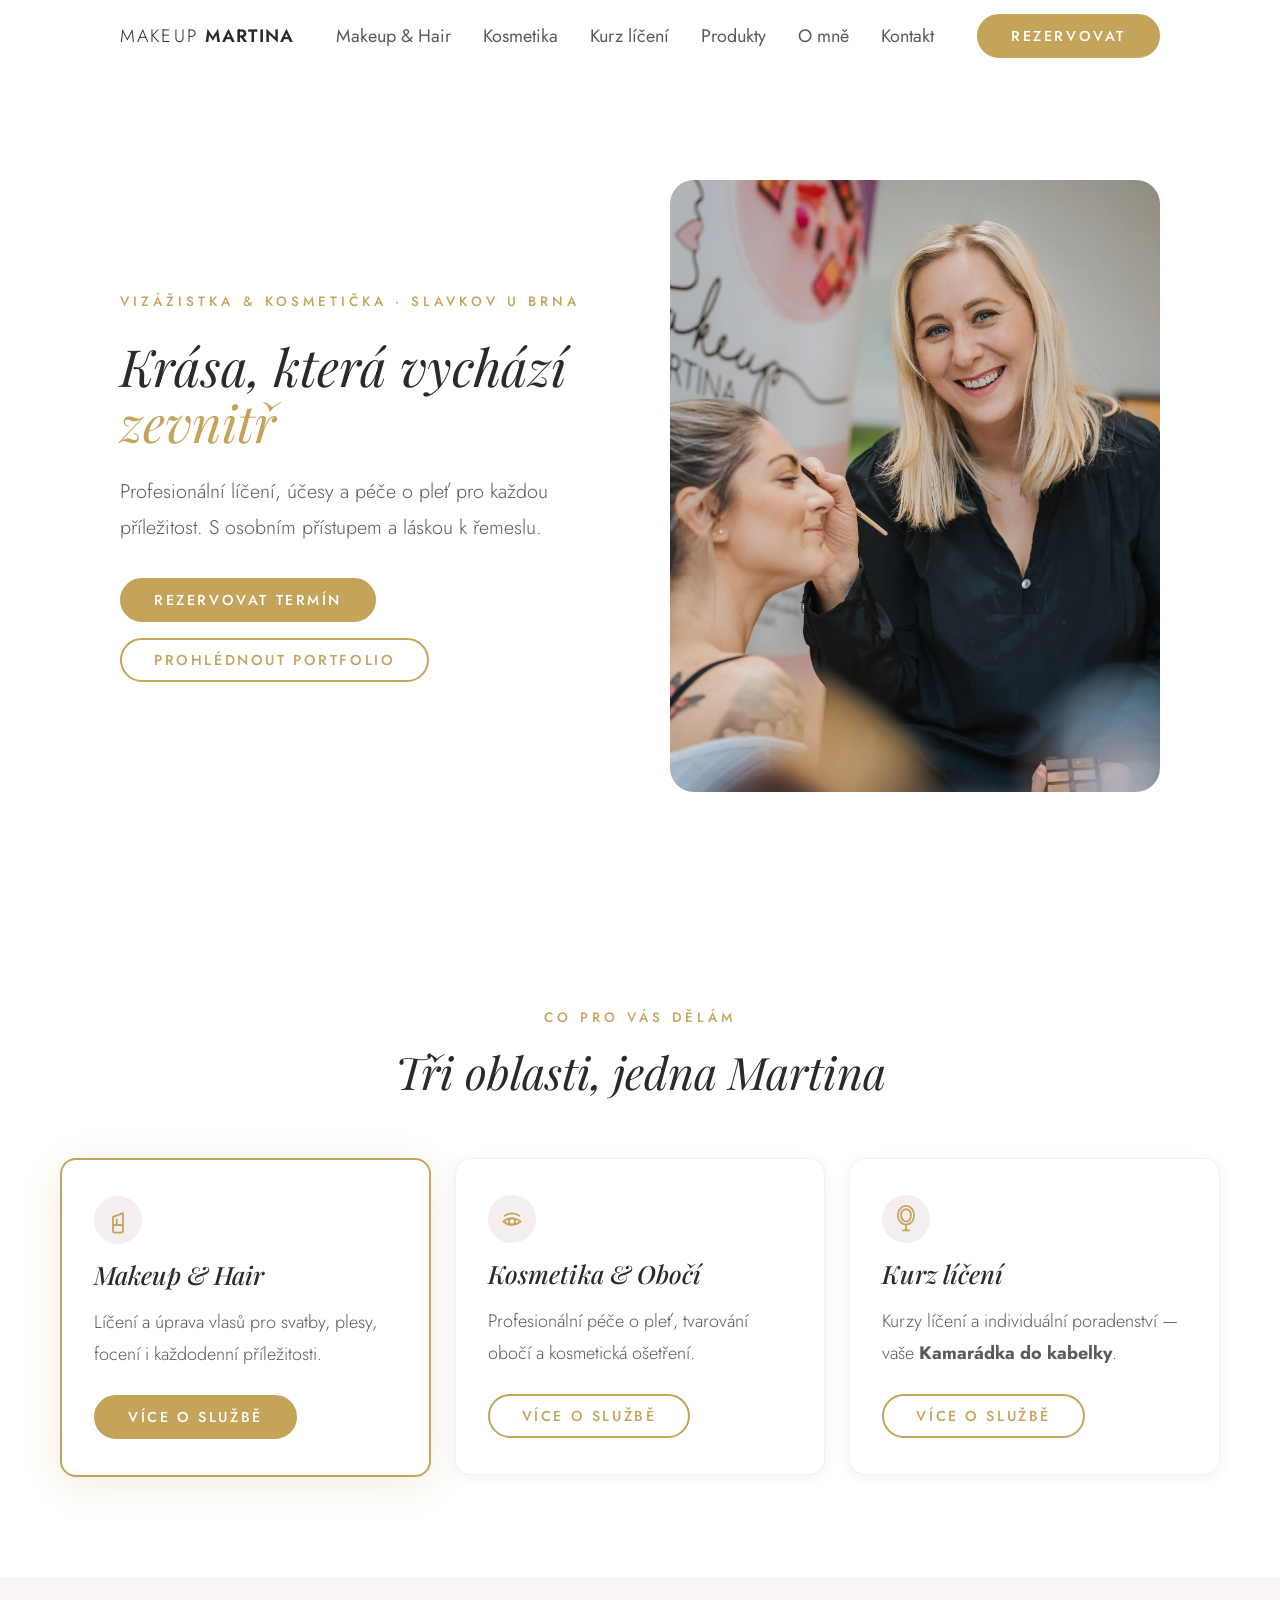
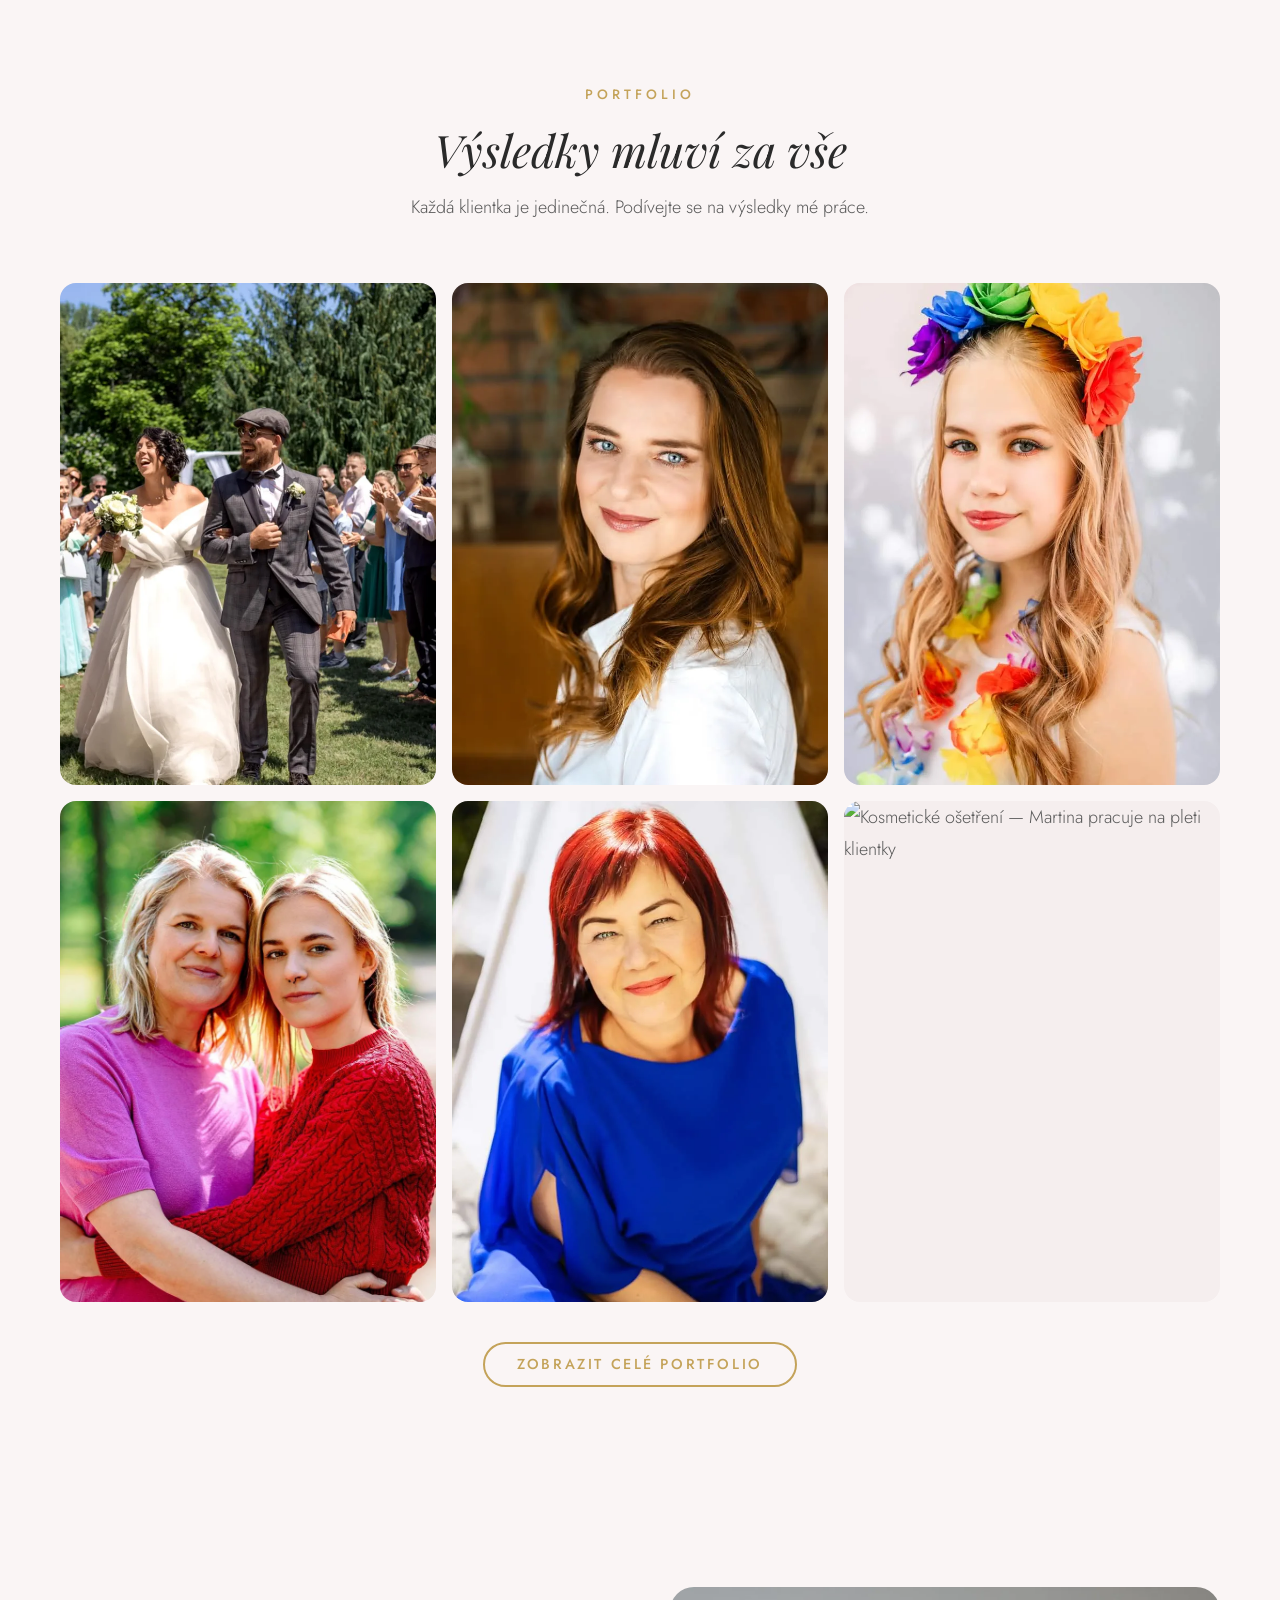
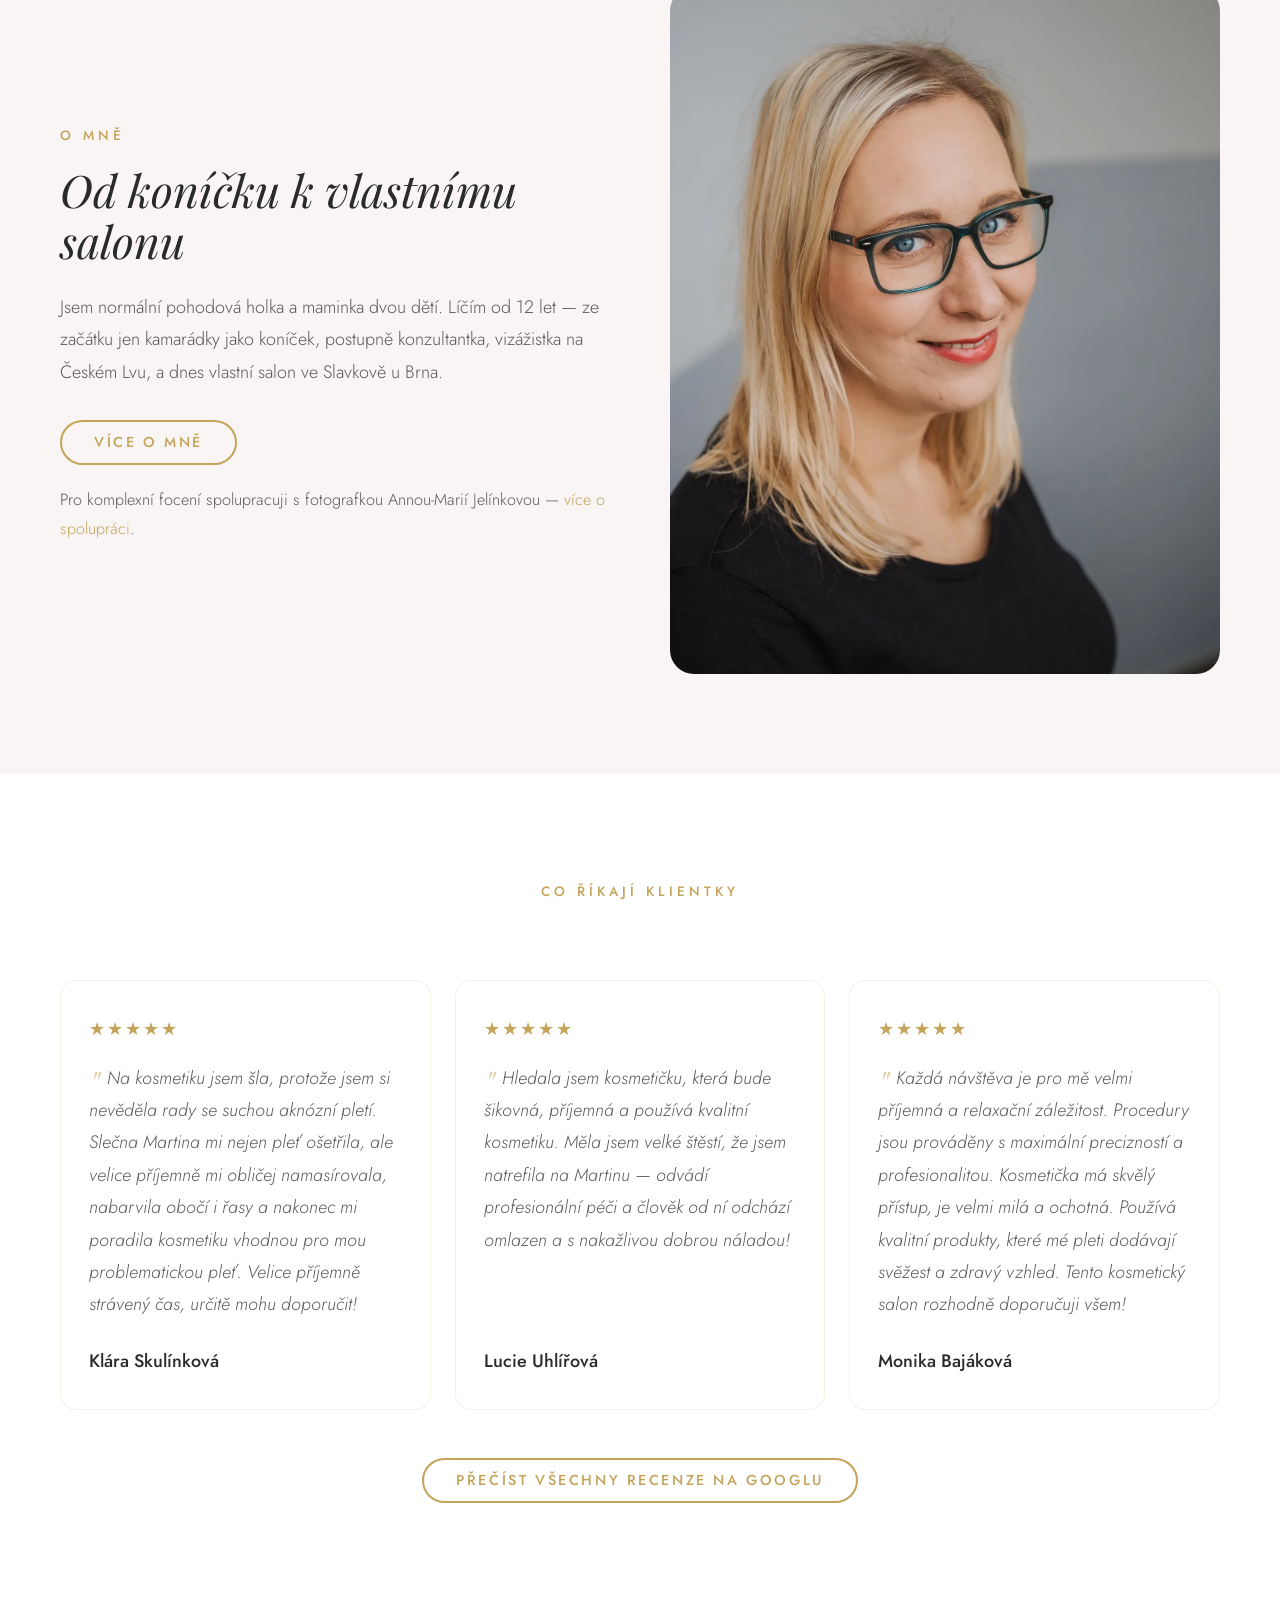
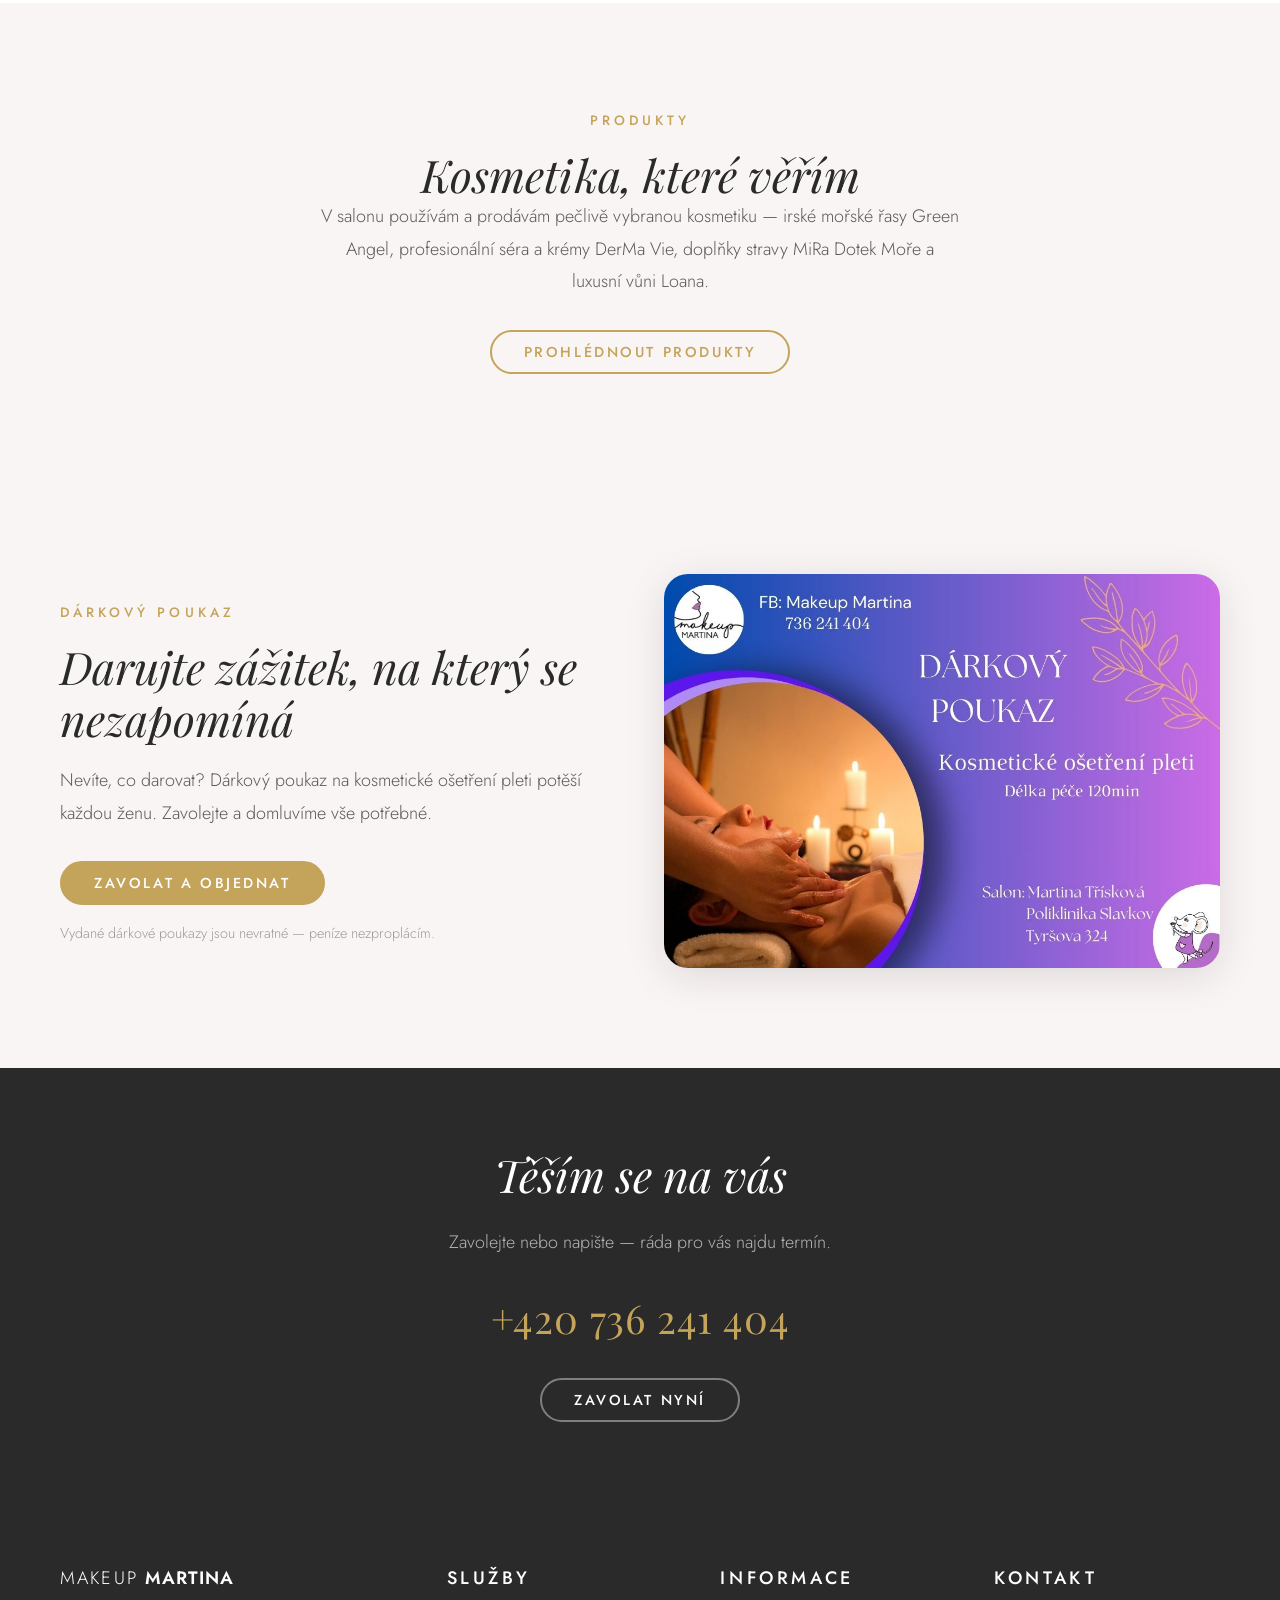
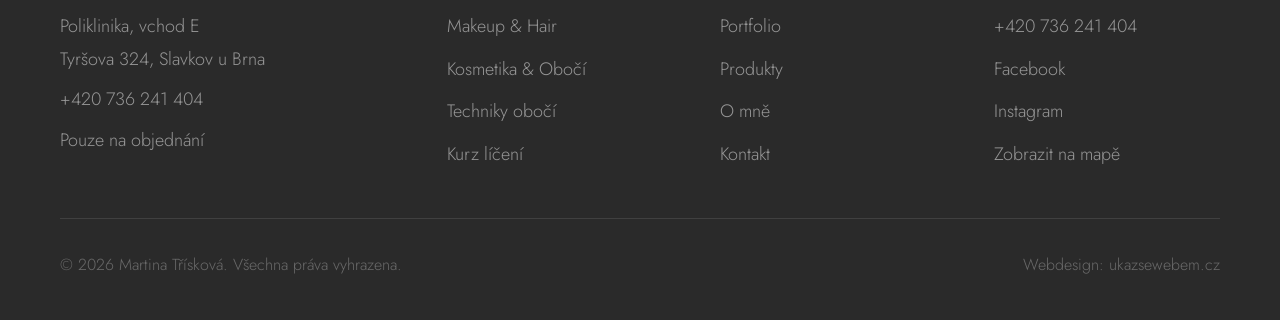
==== index.html @ 0cc5403e "Přidány nové fotky, SEO, clean URLs a pre-launch příprava - og-image.jpg (1200×630) + favicon.png - " ====
<!DOCTYPE html>
<html lang="cs">
<head>
  <meta charset="UTF-8">
  <meta name="author" content="Martina Třísková">
  <meta name="viewport" content="width=device-width, initial-scale=1.0">
  <meta name="description" content="Profesionální líčení, účesy a kosmetická péče. Svatby, plesy, focení. Martina Třísková, Slavkov u Brna.">
  <!-- Open Graph -->
  <meta property="og:type"         content="website">
  <meta property="og:locale"       content="cs_CZ">
  <meta property="og:site_name"    content="Makeup Martina">
  <meta property="og:title"        content="Makeup Martina | Vizážistka &amp; Kosmetička Slavkov u Brna">
  <meta property="og:description"  content="Profesionální líčení, účesy a kosmetická péče. Svatby, plesy, focení. Martina Třísková, Slavkov u Brna.">
  <meta property="og:url"          content="https://makeupmartina.cz/">
  <meta property="og:image"        content="https://makeupmartina.cz/assets/img/og-image.jpg">
  <meta property="og:image:width"  content="1200">
  <meta property="og:image:height" content="630">
  <meta property="og:image:alt"    content="Makeup Martina — vizážistka Slavkov u Brna">
  <!-- Twitter Card -->
  <meta name="twitter:card"        content="summary_large_image">
  <meta name="twitter:title"       content="Makeup Martina | Vizážistka &amp; Kosmetička Slavkov u Brna">
  <meta name="twitter:description" content="Profesionální líčení, účesy a kosmetická péče. Svatby, plesy, focení. Martina Třísková, Slavkov u Brna.">
  <meta name="twitter:image"       content="https://makeupmartina.cz/assets/img/og-image.jpg">
  <title>Makeup Martina | Vizážistka &amp; Kosmetička Slavkov u Brna</title>
  <link rel="icon" href="assets/img/favicon.png" type="image/png">
  <link rel="preconnect" href="https://fonts.googleapis.com">
  <link rel="preconnect" href="https://fonts.gstatic.com" crossorigin>
  <link href="https://fonts.googleapis.com/css2?family=Playfair+Display:ital,wght@0,400;0,500;0,700;1,400;1,700&family=Jost:wght@300;400;500&display=swap" rel="stylesheet">
  <link rel="stylesheet" href="css/styles.css">
  <!-- Strukturovaná data -->
  <script type="application/ld+json">
  {
    "@context": "https://schema.org",
    "@type": "BeautySalon",
    "name": "Makeup Martina",
    "description": "Profesionální líčení, účesy a kosmetická péče. Svatby, plesy, focení. Slavkov u Brna.",
    "url": "https://makeupmartina.cz",
    "telephone": "+420736241404",
    "priceRange": "$$",
    "image": "https://makeupmartina.cz/assets/img/og-image.jpg",
    "address": {
      "@type": "PostalAddress",
      "streetAddress": "Tyršova 324",
      "addressLocality": "Slavkov u Brna",
      "postalCode": "684 01",
      "addressCountry": "CZ"
    },
    "geo": {
      "@type": "GeoCoordinates",
      "latitude": 49.1534,
      "longitude": 16.8768
    },
    "openingHoursSpecification": {
      "@type": "OpeningHoursSpecification",
      "description": "Pouze na objednání"
    },
    "sameAs": ["https://www.facebook.com/martinatriskova.slavkov", "https://www.instagram.com/makeupmartina_slavkov/"]
  }
  </script>
  <link rel="canonical" href="https://makeupmartina.cz/">
</head>
<body>

<nav class="nav" role="navigation" aria-label="Hlavní navigace">
  <div class="nav__inner">
    <a href="index.html" class="nav__logo" aria-label="Makeup Martina — domů">
      <span>MAKEUP&nbsp;</span><span>MARTINA</span>
    </a>
    <ul class="nav__links">
      <li><a href="makeup-hair" class="nav__link">Makeup &amp; Hair</a></li>
      <li><a href="kosmetika" class="nav__link">Kosmetika</a></li>
      <li><a href="kurz-liceni" class="nav__link">Kurz líčení</a></li>
      <li><a href="produkty" class="nav__link">Produkty</a></li>
      <li><a href="o-mne" class="nav__link">O mně</a></li>
      <li><a href="kontakt" class="nav__link">Kontakt</a></li>
    </ul>
    <div class="nav__cta">
      <a href="tel:+420736241404" class="btn btn--primary">Rezervovat</a>
    </div>
    <button class="nav__hamburger" aria-label="Otevřít menu" aria-expanded="false" aria-controls="nav-mobile">
      <span></span><span></span><span></span>
    </button>
  </div>
</nav>

<div class="nav__mobile" id="nav-mobile" role="dialog" aria-label="Mobilní navigace">
  <ul>
    <li><a href="makeup-hair" class="nav__link">Makeup &amp; Hair</a></li>
    <li><a href="kosmetika" class="nav__link">Kosmetika</a></li>
    <li><a href="kurz-liceni" class="nav__link">Kurz líčení</a></li>
    <li><a href="produkty" class="nav__link">Produkty</a></li>
    <li><a href="o-mne" class="nav__link">O mně</a></li>
    <li><a href="kontakt" class="nav__link">Kontakt</a></li>
  </ul>
  <div class="nav__cta">
    <a href="tel:+420736241404" class="btn btn--primary">Rezervovat</a>
  </div>
</div>

<main>

  <!-- HERO -->
  <section class="hero" id="hero">
    <div class="hero__inner">
      <div class="hero__content">
        <p class="hero__eyebrow">Vizážistka &amp; Kosmetička · Slavkov u Brna</p>
        <h1 class="hero__title">Krása, která vychází <em>zevnitř</em></h1>
        <p class="hero__perex">
          Profesionální líčení, účesy a péče o pleť pro každou příležitost.
          S osobním přístupem a láskou k řemeslu.
        </p>
        <div class="hero__actions">
          <a href="tel:+420736241404" class="btn btn--primary">Rezervovat termín</a>
          <a href="portfolio" class="btn btn--outline">Prohlédnout portfolio</a>
        </div>
      </div>
      <div class="hero__image">
        <img src="assets/img/martina-hero.webp" alt="Martina Třísková — vizážistka Slavkov u Brna" loading="eager">
      </div>
    </div>
  </section>

  <!-- SLUŽBY -->
  <section class="section section--cream-light" id="sluzby">
    <div class="section__inner">
      <div class="section__header">
        <p class="section-label reveal">Co pro vás dělám</p>
        <h2 class="section__title reveal reveal-delay-1">Tři oblasti, jedna Martina</h2>
      </div>
      <div class="services-grid">

        <!-- Makeup & Hair — featured -->
        <div class="service-card service-card--featured reveal">
          <div class="service-card__icon">
            <svg viewBox="0 0 24 24" fill="none" stroke="currentColor" stroke-width="1.4" stroke-linecap="round" stroke-linejoin="round" aria-hidden="true">
              <!-- rtěnka: tuba, bullet s diagonálním řezem, linie lesku -->
              <rect x="8" y="16" width="8" height="6" rx="1.5"/>
              <path d="M8 16V9.5L16 6.5V16z"/>
              <line x1="11" y1="11.5" x2="11" y2="15.5"/>
            </svg>
          </div>
          <h3 class="service-card__title">Makeup &amp; Hair</h3>
          <p class="service-card__desc">Líčení a úprava vlasů pro svatby, plesy, focení i každodenní příležitosti.</p>
          <div class="service-card__cta">
            <a href="makeup-hair" class="btn btn--primary">Více o službě</a>
          </div>
        </div>

        <!-- Kosmetika & Obočí -->
        <div class="service-card reveal reveal-delay-1">
          <div class="service-card__icon">
            <svg viewBox="0 0 24 24" fill="none" stroke="currentColor" stroke-width="1.5" stroke-linecap="round" stroke-linejoin="round" aria-hidden="true">
              <!-- oko + obočí -->
              <path d="M6 9.5Q12 5.5 18 9.5"/>
              <path d="M5 14Q12 19.5 19 14Q12 8.5 5 14z"/>
              <circle cx="12" cy="14" r="2.5"/>
            </svg>
          </div>
          <h3 class="service-card__title">Kosmetika &amp; Obočí</h3>
          <p class="service-card__desc">Profesionální péče o pleť, tvarování obočí a kosmetická ošetření.</p>
          <div class="service-card__cta">
            <a href="kosmetika" class="btn btn--outline">Více o službě</a>
          </div>
        </div>

        <!-- Kurz líčení -->
        <div class="service-card reveal reveal-delay-2">
          <div class="service-card__icon">
            <svg viewBox="0 0 24 24" fill="none" stroke="currentColor" stroke-width="1.5" stroke-linecap="round" stroke-linejoin="round" aria-hidden="true">
              <!-- ruční zrcátko — rám + sklo + rukojeť -->
              <ellipse cx="12" cy="9" rx="6.5" ry="7.5"/>
              <ellipse cx="12" cy="9" rx="4" ry="5"/>
              <line x1="12" y1="16.5" x2="12" y2="21"/>
              <line x1="9.5" y1="21" x2="14.5" y2="21"/>
            </svg>
          </div>
          <h3 class="service-card__title">Kurz líčení</h3>
          <p class="service-card__desc">Kurzy líčení a individuální poradenství — vaše <strong>Kamarádka do kabelky</strong>.</p>
          <div class="service-card__cta">
            <a href="kurz-liceni" class="btn btn--outline">Více o službě</a>
          </div>
        </div>

      </div>
    </div>
  </section>

  <!-- PORTFOLIO PREVIEW -->
  <section class="section section--cream" id="portfolio">
    <div class="section__inner">
      <div class="section__header">
        <p class="section-label reveal">Portfolio</p>
        <h2 class="section__title reveal reveal-delay-1">Výsledky mluví za vše</h2>
        <p class="section__perex reveal reveal-delay-2">Každá klientka je jedinečná. Podívejte se na výsledky mé práce.</p>
      </div>
      <div class="gallery-placeholder">
        <div class="gallery-placeholder__item reveal">
          <img src="assets/img/portfolio/svadba-oslava.webp" alt="Svatební líčení — nevěsta a ženich s hosty" loading="lazy" style="width:100%;height:100%;object-fit:cover;border-radius:var(--radius-md);display:block;">
        </div>
        <div class="gallery-placeholder__item reveal reveal-delay-1">
          <img src="assets/img/portfolio/vizaz-bruneta.webp" alt="Přirozené líčení — brunetka s modrýma očima" loading="lazy" style="width:100%;height:100%;object-fit:cover;border-radius:var(--radius-md);display:block;">
        </div>
        <div class="gallery-placeholder__item reveal reveal-delay-2">
          <img src="assets/img/portfolio/duhovy-portret.webp" alt="Líčení a účes — dívka s duhovými květinami ve vlasech" loading="lazy" style="width:100%;height:100%;object-fit:cover;border-radius:var(--radius-md);display:block;">
        </div>
        <div class="gallery-placeholder__item reveal">
          <img src="assets/img/portfolio/vizaz-duo.webp" alt="Líčení dvou generací — matka a dcera" loading="lazy" style="width:100%;height:100%;object-fit:cover;border-radius:var(--radius-md);display:block;">
        </div>
        <div class="gallery-placeholder__item reveal reveal-delay-1">
          <img src="assets/img/portfolio/vizaz-ryzovlaska.webp" alt="Elegantní líčení — ryšavka v modrých šatech" loading="lazy" style="width:100%;height:100%;object-fit:cover;border-radius:var(--radius-md);display:block;">
        </div>
        <div class="gallery-placeholder__item reveal reveal-delay-2">
          <img src="assets/img/IMG_3558.webp" alt="Kosmetické ošetření — Martina pracuje na pleti klientky" loading="lazy" style="width:100%;height:100%;object-fit:cover;border-radius:var(--radius-md);display:block;">
        </div>
      </div>
      <div class="text-center mt-40">
        <a href="portfolio" class="btn btn--outline">Zobrazit celé portfolio</a>
      </div>
    </div>
  </section>

  <!-- O MARTINĚ -->
  <section class="section section--cream-dark" id="martina">
    <div class="section__inner">
      <div class="contact-grid" style="align-items:center;">
        <div>
          <p class="section-label reveal">O mně</p>
          <h2 class="section__title reveal reveal-delay-1" style="text-align:left; margin-bottom:24px;">
            Od koníčku k vlastnímu salonu
          </h2>
          <p class="reveal reveal-delay-2" style="font-size:1rem; color:var(--ink-mid); line-height:1.8; margin-bottom:32px;">
            Jsem normální pohodová holka a maminka dvou dětí. Líčím od 12 let —
            ze začátku jen kamarádky jako koníček, postupně konzultantka, vizážistka
            na Českém Lvu, a dnes vlastní salon ve Slavkově u Brna.
          </p>
          <a href="o-mne" class="btn btn--outline reveal reveal-delay-3">Více o mně</a>
          <p class="reveal reveal-delay-3" style="font-size:0.9rem; color:var(--ink-mid); margin-top:20px;">
            Pro komplexní focení spolupracuji s fotografkou Annou-Marií Jelínkovou —
            <a href="makeup-hair#fotografka" style="color:var(--gold);">více o spolupráci</a>.
          </p>
        </div>
        <div class="reveal reveal-delay-1">
          <img src="assets/img/martina-portret.webp" alt="Martina Třísková — vizážistka a kosmetička" loading="lazy" style="width:100%;aspect-ratio:4/5;object-fit:cover;border-radius:var(--radius-lg);display:block;">
        </div>
      </div>
    </div>
  </section>

  <!-- REFERENCE -->
  <section class="section section--cream-light" id="reference">
    <div class="section__inner">
      <div class="section__header">
        <p class="section-label reveal">Co říkají klientky</p>
      </div>
      <div class="reviews-grid">
        <div class="review-card reveal">
          <div class="review-card__stars">★★★★★</div>
          <p class="review-card__text">
            Na kosmetiku jsem šla, protože jsem si nevěděla rady se suchou aknózní pletí.
            Slečna Martina mi nejen pleť ošetřila, ale velice příjemně mi obličej namasírovala,
            nabarvila obočí i řasy a nakonec mi poradila kosmetiku vhodnou pro mou problematickou pleť.
            Velice příjemně strávený čas, určitě mohu doporučit!
          </p>
          <p class="review-card__author">Klára Skulínková</p>
        </div>
        <div class="review-card reveal reveal-delay-1">
          <div class="review-card__stars">★★★★★</div>
          <p class="review-card__text">
            Hledala jsem kosmetičku, která bude šikovná, příjemná a používá kvalitní kosmetiku.
            Měla jsem velké štěstí, že jsem natrefila na Martinu — odvádí profesionální péči
            a člověk od ní odchází omlazen a s nakažlivou dobrou náladou!
          </p>
          <p class="review-card__author">Lucie Uhlířová</p>
        </div>
        <div class="review-card reveal reveal-delay-2">
          <div class="review-card__stars">★★★★★</div>
          <p class="review-card__text">
            Každá návštěva je pro mě velmi příjemná a relaxační záležitost. Procedury jsou prováděny
            s maximální precizností a profesionalitou. Kosmetička má skvělý přístup, je velmi milá
            a ochotná. Používá kvalitní produkty, které mé pleti dodávají svěžest a zdravý vzhled.
            Tento kosmetický salon rozhodně doporučuji všem!
          </p>
          <p class="review-card__author">Monika Bajáková</p>
        </div>
      </div>
      <div class="reveal" style="margin-top:48px; text-align:center;">
        <a href="https://maps.app.goo.gl/oFgY2GvgbSMM2m4w6" target="_blank" rel="noopener" class="btn btn--outline">
          Přečíst všechny recenze na Googlu
        </a>
      </div>
    </div>
  </section>

  <!-- PRODUKTY TEASER -->
  <section class="section section--cream-dark" id="produkty-teaser">
    <div class="section__inner" style="text-align:center; max-width:640px; margin:0 auto;">
      <p class="section-label reveal">Produkty</p>
      <h2 class="section__title reveal reveal-delay-1">Kosmetika, které věřím</h2>
      <p class="reveal reveal-delay-2" style="font-size:1rem; color:var(--ink-mid); line-height:1.8; margin-bottom:32px;">
        V salonu používám a prodávám pečlivě vybranou kosmetiku — irské mořské řasy Green Angel,
        profesionální séra a krémy DerMa Vie, doplňky stravy MiRa Dotek Moře a luxusní vůni Loana.
      </p>
      <a href="produkty" class="btn btn--outline reveal reveal-delay-3">Prohlédnout produkty</a>
    </div>
  </section>

  <!-- DÁRKOVÝ POUKAZ -->
  <section class="section section--cream" id="darkovy-poukaz">
    <div class="section__inner">
      <div class="contact-grid" style="align-items:center; gap:48px;">
        <div>
          <p class="section-label reveal">Dárkový poukaz</p>
          <h2 class="section__title reveal reveal-delay-1" style="text-align:left; margin-bottom:20px;">
            Darujte zážitek, na který se nezapomíná
          </h2>
          <p class="reveal reveal-delay-2" style="font-size:1rem; color:var(--ink-mid); line-height:1.8; margin-bottom:32px;">
            Nevíte, co darovat? Dárkový poukaz na kosmetické ošetření pleti
            potěší každou ženu. Zavolejte a domluvíme vše potřebné.
          </p>
          <a href="tel:+420736241404" class="btn btn--primary reveal reveal-delay-3">Zavolat a objednat</a>
          <p class="reveal reveal-delay-3" style="font-size:0.8rem; color:var(--ink-soft); margin-top:16px;">Vydané dárkové poukazy jsou nevratné — peníze nezproplácím.</p>
        </div>
        <div class="reveal reveal-delay-1">
          <img src="assets/img/darkovy/1.jpg" alt="Dárkový poukaz — kosmetické ošetření pleti 120 min" loading="lazy"
               style="width:100%; border-radius:var(--radius-lg); display:block; box-shadow:0 8px 40px rgba(26,20,16,.12);">
        </div>
      </div>
    </div>
  </section>

  <!-- CTA -->
  <section class="cta-section" id="cta">
    <div class="cta-section__inner">
      <h2 class="cta-section__title">Těším se na vás</h2>
      <p class="cta-section__text">Zavolejte nebo napište — ráda pro vás najdu termín.</p>
      <a href="tel:+420736241404" class="cta-phone">+420 736 241 404</a>
      <a href="tel:+420736241404" class="btn btn--outline-light">Zavolat nyní</a>
    </div>
  </section>

</main>

<footer class="footer" role="contentinfo">
  <div class="footer__inner">
    <div class="footer__brand">
      <div class="footer__logo"><span>MAKEUP&nbsp;</span><span>MARTINA</span></div>
      <address class="footer__address" style="font-style:normal;">
        <p>Poliklinika, vchod E</p>
        <p>Tyršova 324, Slavkov u Brna</p>
        <p style="margin-top:8px;"><a href="tel:+420736241404">+420 736 241 404</a></p>
        <p style="margin-top:8px;">Pouze na objednání</p>
      </address>
    </div>
    <div class="footer__nav">
      <p class="footer__nav-title">Služby</p>
      <nav class="footer__nav-links" aria-label="Patička navigace — Služby">
        <a href="makeup-hair">Makeup &amp; Hair</a>
        <a href="kosmetika">Kosmetika &amp; Obočí</a>
        <a href="oboci">Techniky obočí</a>
        <a href="kurz-liceni">Kurz líčení</a>
      </nav>
    </div>
    <div class="footer__nav">
      <p class="footer__nav-title">Informace</p>
      <nav class="footer__nav-links" aria-label="Patička navigace — Informace">
        <a href="portfolio">Portfolio</a>
        <a href="produkty">Produkty</a>
        <a href="o-mne">O mně</a>
        <a href="kontakt">Kontakt</a>
      </nav>
    </div>
    <div class="footer__contact">
      <p class="footer__contact-title">Kontakt</p>
      <div class="footer__contact-links">
        <a href="tel:+420736241404">+420 736 241 404</a>
        <a href="https://www.facebook.com/martinatriskova.slavkov" target="_blank" rel="noopener noreferrer">Facebook</a>
        <a href="https://www.instagram.com/makeupmartina_slavkov/" target="_blank" rel="noopener noreferrer">Instagram</a>
        <a href="https://maps.app.goo.gl/oFgY2GvgbSMM2m4w6" target="_blank" rel="noopener noreferrer">Zobrazit na mapě</a>
      </div>
    </div>
  </div>
  <div class="footer__bottom">
    <p class="footer__copy">© 2026 Martina Třísková. Všechna práva vyhrazena.</p>
    <span style="color:rgba(255,255,255,.3);">Webdesign: <a href="https://ukazsewebem.cz" target="_blank" rel="noopener noreferrer">ukazsewebem.cz</a></span>
  </div>
</footer>

<script src="js/main.js"></script>
</body>
</html>
---- css/styles.css ----
/* ============================================================
   Makeup Martina — styles.css
   Styl: teplý luxusní minimalizmus
   ============================================================ */

@import url('https://fonts.googleapis.com/css2?family=Playfair+Display:ital,wght@0,400;0,500;0,700;1,400;1,700&family=Jost:wght@300;400;500&display=swap');


/* ============================================================
   1. Reset & base
   ============================================================ */

*, *::before, *::after {
  box-sizing: border-box;
  margin: 0;
  padding: 0;
}

html {
  scroll-behavior: smooth;
  -webkit-text-size-adjust: 100%;
  font-size: 112.5%; /* 18px base */
}

body {
  font-family: var(--font-sans);
  font-size: 1rem;
  font-weight: 300;
  line-height: 1.8;
  color: var(--ink-mid);
  background-color: var(--pink-bg);
  -webkit-font-smoothing: antialiased;
  -moz-osx-font-smoothing: grayscale;
}

img {
  display: block;
  max-width: 100%;
  height: auto;
}

a {
  color: inherit;
  text-decoration: none;
}

ul {
  list-style: none;
}

button {
  cursor: pointer;
  font-family: inherit;
  border: none;
  background: none;
}

h1, h2, h3, h4 {
  font-family: var(--font-serif);
  font-style: italic;
  font-weight: 400;
  line-height: 1.2;
  color: var(--ink);
}


/* ============================================================
   2. CSS proměnné (:root)
   ============================================================ */

:root {
  /* Pozadí */
  --pink-bg:     #faf5f5;   /* hlavní pozadí stránek — pudrová růžová */
  --white:       #ffffff;   /* karty, nav, hero, sekce jako kontrast */
  --pink-pale:   #f5eeee;   /* jemné detaily, ikonky, placeholder */

  /* Aliasy (interní) */
  --off-white:   #faf5f5;   /* = pink-bg */
  --light-gray:  #f5eeee;   /* = pink-pale */

  /* Pudrová — bordery a dekorativní prvky */
  --pink:        #e8d5d5;
  --pink-dark:   #d4b8b8;

  /* Zlatá — CTA, ceny, ikonky, eyebrow */
  --gold:        #c4a35a;
  --gold-dark:   #a8863d;
  --gold-pale:   #f5ecd8;

  /* Text */
  --ink:         #2a2a2a;
  --ink-mid:     #5a5a5a;
  --ink-soft:    #9a9a9a;

  /* Bordery */
  --border:      rgba(196, 163, 90, .15);
  --border-pink: rgba(212, 184, 184, .30);

  /* Fonty */
  --font-serif:  'Playfair Display', Georgia, serif;
  --font-sans:   'Jost', sans-serif;

  /* Border-radius */
  --radius-sm:   8px;
  --radius-md:   16px;
  --radius-lg:   24px;
  --radius-full: 999px;

  /* Spacing */
  --max-width:   1160px;
  --section-py:  100px;
  --section-px:  60px;
  --nav-height:  72px;
}


/* ============================================================
   3. Navigace
   ============================================================ */

.nav {
  position: fixed;
  top: 0;
  left: 0;
  right: 0;
  z-index: 1000;
  height: var(--nav-height);
  background: var(--white);
  display: flex;
  align-items: center;
  transition: background .3s, border-color .3s, box-shadow .3s;
}

.nav.scrolled {
  background: rgba(255, 255, 255, .95);
  backdrop-filter: blur(12px);
  -webkit-backdrop-filter: blur(12px);
  border-bottom: 1px solid var(--border);
  box-shadow: 0 2px 20px rgba(26, 20, 16, .06);
}

.nav__inner {
  max-width: var(--max-width);
  width: 100%;
  margin: 0 auto;
  padding: 0 var(--section-px);
  display: flex;
  align-items: center;
  justify-content: space-between;
  gap: 32px;
}

/* Logo */
.nav__logo {
  font-family: var(--font-sans);
  font-size: 1rem;
  letter-spacing: .02em;
  color: var(--ink);
  white-space: nowrap;
  flex-shrink: 0;
}

.nav__logo span:first-child {
  font-weight: 300;
  letter-spacing: .12em;
}

.nav__logo span:last-child {
  font-weight: 600;
  letter-spacing: .05em;
}

/* Linky */
.nav__links {
  display: flex;
  align-items: center;
  gap: 32px;
  flex: 1;
  justify-content: center;
}

.nav__link {
  font-family: var(--font-sans);
  font-size: 1rem;
  font-weight: 400;
  color: var(--ink-mid);
  transition: color .25s;
  white-space: nowrap;
}

.nav__link:hover,
.nav__link--active {
  color: var(--gold);
}

/* CTA */
.nav__cta {
  flex-shrink: 0;
}

/* Hamburger */
.nav__hamburger {
  display: none;
  flex-direction: column;
  gap: 5px;
  padding: 8px;
  cursor: pointer;
}

.nav__hamburger span {
  display: block;
  width: 22px;
  height: 1.5px;
  background: var(--ink);
  transition: transform .3s, opacity .3s;
}

.nav__hamburger.is-open span:nth-child(1) {
  transform: translateY(6.5px) rotate(45deg);
}

.nav__hamburger.is-open span:nth-child(2) {
  opacity: 0;
}

.nav__hamburger.is-open span:nth-child(3) {
  transform: translateY(-6.5px) rotate(-45deg);
}

/* Mobilní menu overlay */
.nav__mobile {
  display: flex;
  position: fixed;
  top: var(--nav-height);
  left: 0;
  right: 0;
  bottom: 0;
  background: var(--white);
  flex-direction: column;
  align-items: center;
  justify-content: center;
  gap: 48px;
  z-index: 999;
  /* Výchozí stav — skryto */
  opacity: 0;
  visibility: hidden;
  transform: translateY(-16px);
  transition: opacity .35s ease, transform .35s ease, visibility 0s linear .35s;
  pointer-events: none;
}

.nav__mobile.is-open {
  opacity: 1;
  visibility: visible;
  transform: translateY(0);
  transition: opacity .35s ease, transform .35s ease, visibility 0s linear 0s;
  pointer-events: auto;
}

/* Seznam linků */
.nav__mobile ul {
  list-style: none;
  padding: 0;
  margin: 0;
  display: flex;
  flex-direction: column;
  align-items: center;
  text-align: center;
  gap: 0;
}

/* Stagger — každý link se vynoří po sobě */
.nav__mobile.is-open ul li {
  animation: menuLinkIn .45s cubic-bezier(.25,.46,.45,.94) both;
}

.nav__mobile.is-open ul li:nth-child(1) { animation-delay: .10s; }
.nav__mobile.is-open ul li:nth-child(2) { animation-delay: .18s; }
.nav__mobile.is-open ul li:nth-child(3) { animation-delay: .26s; }
.nav__mobile.is-open ul li:nth-child(4) { animation-delay: .34s; }
.nav__mobile.is-open ul li:nth-child(5) { animation-delay: .42s; }
.nav__mobile.is-open ul li:nth-child(6) { animation-delay: .50s; }

@keyframes menuLinkIn {
  from { opacity: 0; transform: translateY(10px); }
  to   { opacity: 1; transform: translateY(0); }
}

.nav__mobile .nav__link {
  font-size: 1.25rem;
  letter-spacing: .03em;
  color: var(--ink);
  display: block;
  padding: 14px 40px;
  transition: color .25s;
}

.nav__mobile .nav__link:hover,
.nav__mobile .nav__link--active {
  color: var(--gold);
}

/* CTA tlačítko — odděleno jemnou zlatou čárou */
.nav__mobile .nav__cta {
  padding-top: 24px;
  border-top: 1px solid var(--border);
  text-align: center;
}

.nav__mobile.is-open .nav__cta {
  animation: menuLinkIn .45s ease .58s both;
}


/* ============================================================
   4. Hero — homepage
   ============================================================ */

.hero {
  min-height: 100svh;
  padding-top: var(--nav-height);
  background-color: var(--white);
  display: flex;
  align-items: center;
  overflow: hidden;
}

.hero__inner {
  max-width: var(--max-width);
  width: 100%;
  margin: 0 auto;
  padding: 80px var(--section-px);
  display: grid;
  grid-template-columns: 1fr 1fr;
  gap: 60px;
  align-items: center;
}

.hero__content {
  display: flex;
  flex-direction: column;
  gap: 24px;
}

.hero__eyebrow {
  font-family: var(--font-sans);
  font-size: 0.75rem;
  font-weight: 500;
  letter-spacing: .3em;
  text-transform: uppercase;
  color: var(--gold);
}

.hero__title {
  font-family: var(--font-serif);
  font-size: clamp(2.4rem, 4vw, 4rem);
  font-weight: 400;
  line-height: 1.1;
  color: var(--ink);
}

.hero__title em {
  font-style: italic;
  color: var(--gold);
}

.hero__perex {
  font-size: 1.1rem;
  font-weight: 300;
  color: var(--ink-mid);
  line-height: 1.8;
  max-width: 480px;
}

.hero__actions {
  display: flex;
  gap: 16px;
  flex-wrap: wrap;
  margin-top: 8px;
}

.hero__image {
  position: relative;
}

.hero__image img {
  width: 100%;
  aspect-ratio: 4/5;
  object-fit: cover;
  border-radius: var(--radius-lg);
}

.hero__image-placeholder {
  width: 100%;
  aspect-ratio: 4/5;
  background: var(--light-gray);
  border-radius: var(--radius-lg);
}


/* ============================================================
   5. Hero — vnitřní stránky (.hero--inner)
   ============================================================ */

.hero--inner {
  min-height: 50vh;
  padding-top: calc(var(--nav-height) + 40px);
  padding-bottom: 60px;
}

.hero--inner .hero__inner {
  grid-template-columns: 1fr;
  max-width: 760px;
  text-align: center;
  padding-top: 40px;
  padding-bottom: 40px;
}

.hero--inner .hero__title {
  font-size: clamp(2.4rem, 4.5vw, 4.2rem);
}

.hero--inner .hero__perex {
  margin: 0 auto;
}

.hero--inner .hero__actions {
  justify-content: center;
}

/* Hero s fotografií — 2sloupce (makeup-hair, kosmetika, kurz-liceni) */
.hero--inner--photo .hero__inner {
  grid-template-columns: 1fr 1fr;
  max-width: var(--max-width);
  text-align: left;
  gap: 60px;
}

.hero--inner--photo .hero__perex {
  margin: 0;
}

.hero--inner--photo .hero__actions {
  justify-content: flex-start;
}


/* ============================================================
   6. Sekce utilities (section-label, nadpisy, spacing)
   ============================================================ */

.section {
  padding: var(--section-py) var(--section-px);
}

/* Základní varianty pozadí */
.section--white       { background: var(--white); }
.section--off-white   { background: var(--off-white); }
.section--light-gray  { background: var(--light-gray); }
.section--pink-pale   { background: var(--pink-pale); }

/* Aliasy — odpovídají střídání sekcí per DESIGN.md */
.section--cream       { background: var(--pink-bg); }
.section--cream-light { background: var(--white); }
.section--cream-dark  { background: var(--pink-bg); }

.section__inner {
  max-width: var(--max-width);
  margin: 0 auto;
}

.section__header {
  text-align: center;
  margin-bottom: 60px;
}

.section-label {
  display: inline-block;
  font-family: var(--font-sans);
  font-size: 0.75rem;
  font-weight: 500;
  letter-spacing: .3em;
  text-transform: uppercase;
  color: var(--gold);
  margin-bottom: 16px;
}

.section__title {
  font-family: var(--font-serif);
  font-size: clamp(2rem, 3.5vw, 3.4rem);
  font-weight: 400;
  color: var(--ink);
  line-height: 1.15;
}

.section__perex {
  margin-top: 16px;
  font-size: 1rem;
  color: var(--ink-mid);
  max-width: 560px;
  margin-left: auto;
  margin-right: auto;
  line-height: 1.8;
}


/* ============================================================
   7. Karty služeb
   ============================================================ */

.services-grid {
  display: grid;
  grid-template-columns: repeat(3, 1fr);
  gap: 24px;
  align-items: start;
}

.service-card {
  background: var(--white);
  border: 1px solid var(--border);
  border-radius: var(--radius-md);
  padding: 36px 32px;
  box-shadow: 0 2px 16px rgba(26, 20, 16, .06);
  display: flex;
  flex-direction: column;
  gap: 16px;
}


.service-card--featured {
  background: var(--white);
  border: 2px solid var(--gold);
  box-shadow: 0 8px 40px rgba(196, 163, 90, .2);
  position: relative;
}

.service-card__icon {
  width: 48px;
  height: 48px;
  border-radius: 50%;
  background: var(--pink-pale);
  display: flex;
  align-items: center;
  justify-content: center;
  flex-shrink: 0;
}

.service-card__icon svg {
  width: 30px;
  height: 30px;
  stroke: var(--gold);
  stroke-width: 1.4;
  fill: none;
  stroke-linecap: round;
  stroke-linejoin: round;
}

.service-card__title {
  font-family: var(--font-serif);
  font-size: 1.4rem;
  font-weight: 500;
  color: var(--ink);
}

.service-card__desc {
  font-size: 1rem;
  color: var(--ink-mid);
  line-height: 1.8;
}

.service-card__price {
  font-family: var(--font-serif);
  font-size: 2.2rem;
  font-weight: 400;
  color: var(--gold);
  line-height: 1;
}

.service-card__checklist {
  display: flex;
  flex-direction: column;
  gap: 10px;
  margin-top: 4px;
}

.service-card__checklist li {
  font-size: 1rem;
  color: var(--ink-mid);
  display: flex;
  align-items: flex-start;
  gap: 10px;
}

.service-card__checklist li::before {
  content: '';
  display: inline-block;
  width: 16px;
  height: 16px;
  background-image: url("data:image/svg+xml,%3Csvg xmlns='http://www.w3.org/2000/svg' viewBox='0 0 16 16' fill='none' stroke='%23c4a35a' stroke-width='2' stroke-linecap='round' stroke-linejoin='round'%3E%3Cpath d='M3 8l3.5 3.5L13 4'/%3E%3C/svg%3E");
  background-repeat: no-repeat;
  background-size: contain;
  flex-shrink: 0;
  margin-top: 3px;
}

.service-card__cta {
  margin-top: auto;
  padding-top: 8px;
}


/* ============================================================
   8. Ceník karty (s .price-card--featured)
   ============================================================ */

/* Pomocná varianta pro 2-sloupcový grid (4 karty v 2×2 layoutu) */
.services-grid--2 {
  grid-template-columns: repeat(2, 1fr);
}

@media (max-width: 640px) {
  .services-grid--2 {
    grid-template-columns: 1fr;
  }
}



.pricing-grid {
  display: grid;
  grid-template-columns: repeat(auto-fit, minmax(260px, 1fr));
  gap: 24px;
  align-items: start;
}

.pricing-grid--2 {
  grid-template-columns: repeat(2, 1fr);
}

.pricing-grid--4 {
  grid-template-columns: repeat(4, 1fr);
}

.price-card {
  background: var(--white);
  border: 1px solid var(--border);
  border-radius: var(--radius-md);
  padding: 36px 28px;
  box-shadow: 0 2px 16px rgba(26, 20, 16, .06);
  display: flex;
  flex-direction: column;
  gap: 16px;
  position: relative;
}


.price-card--featured {
  background: var(--white);
  border: 2px solid var(--gold);
  box-shadow: 0 8px 40px rgba(196, 163, 90, .2);
  transform: scale(1.02);
  z-index: 1;
}


.price-card__badge {
  position: absolute;
  top: -14px;
  left: 50%;
  transform: translateX(-50%);
  background: var(--gold);
  color: var(--white);
  font-family: var(--font-sans);
  font-size: 0.8rem;
  font-weight: 500;
  letter-spacing: .18em;
  text-transform: uppercase;
  padding: 5px 16px;
  border-radius: var(--radius-full);
  white-space: nowrap;
}

.price-card__title {
  font-family: var(--font-serif);
  font-size: 1.3rem;
  font-weight: 500;
  color: var(--ink);
}

.price-card__duration {
  font-size: 1rem;
  color: var(--ink-mid);
  margin-top: -8px;
}

.price-card__price {
  font-family: var(--font-serif);
  font-size: 2.6rem;
  font-weight: 400;
  color: var(--gold);
  line-height: 1;
}

.price-card__price-note {
  font-size: 1rem;
  color: var(--ink-mid);
  margin-top: -8px;
}

.price-card__desc {
  font-size: 1rem;
  color: var(--ink-mid);
  line-height: 1.7;
}

.price-card__features {
  display: flex;
  flex-direction: column;
  gap: 10px;
  flex: 1;
}

.price-card__features li {
  font-size: 1rem;
  color: var(--ink-mid);
  display: flex;
  align-items: flex-start;
  gap: 10px;
}

.price-card__features li::before {
  content: '';
  display: inline-block;
  width: 16px;
  height: 16px;
  background-image: url("data:image/svg+xml,%3Csvg xmlns='http://www.w3.org/2000/svg' viewBox='0 0 16 16' fill='none' stroke='%23c4a35a' stroke-width='2' stroke-linecap='round' stroke-linejoin='round'%3E%3Cpath d='M3 8l3.5 3.5L13 4'/%3E%3C/svg%3E");
  background-repeat: no-repeat;
  background-size: contain;
  flex-shrink: 0;
  margin-top: 3px;
}

.price-card__cta {
  margin-top: 8px;
}

/* Tabulkový ceník (jednodušší seznam) */
.price-list {
  display: flex;
  flex-direction: column;
  gap: 0;
  border: 1px solid var(--border);
  border-radius: var(--radius-md);
  overflow: hidden;
  background: var(--white);
  box-shadow: 0 4px 32px rgba(26, 20, 16, .08);
}

.price-list__item {
  display: flex;
  justify-content: space-between;
  align-items: center;
  padding: 20px 28px;
  border-bottom: 1px solid var(--border);
  gap: 20px;
}

.price-list__item:last-child {
  border-bottom: none;
}

.price-list__item--with-desc {
  flex-direction: column;
  align-items: stretch;
  gap: 8px;
}

.price-list__item--with-desc .price-list__header {
  display: flex;
  justify-content: space-between;
  align-items: center;
  gap: 20px;
}

.price-list__desc {
  font-size: 0.82rem;
  color: var(--ink-mid);
  line-height: 1.7;
}


.price-list__name {
  font-size: 1rem;
  color: var(--ink);
}

.price-list__price {
  font-family: var(--font-serif);
  font-size: 1.1rem;
  color: var(--gold);
  white-space: nowrap;
  flex-shrink: 0;
}

.price-note {
  font-size: 1rem;
  color: var(--ink-mid);
  margin-top: 20px;
  line-height: 1.7;
  padding-top: 20px;
  border-top: 1px solid var(--border);
}


/* ============================================================
   9. Proces — kroky s čísly
   ============================================================ */

.process-steps {
  display: grid;
  grid-template-columns: repeat(auto-fit, minmax(220px, 1fr));
  gap: 40px;
  counter-reset: steps;
}

.process-step {
  display: flex;
  flex-direction: column;
  gap: 16px;
}

.process-step__num {
  font-family: var(--font-serif);
  font-size: 3rem;
  font-weight: 400;
  color: var(--gold);
  line-height: 1;
  opacity: .4;
}

.process-step__title {
  font-family: var(--font-serif);
  font-size: 1.3rem;
  font-weight: 500;
  color: var(--ink);
}

.process-step__desc {
  font-size: 1rem;
  color: var(--ink-mid);
  line-height: 1.8;
}


/* ============================================================
   10. FAQ accordion
   ============================================================ */

.faq {
  max-width: 760px;
  margin: 0 auto;
}

.faq__item {
  border-bottom: 1px solid var(--border);
}

.faq__item:first-child {
  border-top: 1px solid var(--border);
}

.faq__question {
  width: 100%;
  display: flex;
  justify-content: space-between;
  align-items: center;
  gap: 20px;
  padding: 24px 0;
  font-family: var(--font-serif);
  font-size: 1.15rem;
  font-weight: 500;
  color: var(--ink);
  text-align: left;
  cursor: pointer;
  transition: color .25s;
}

.faq__question:hover {
  color: var(--gold);
}

.faq__icon {
  width: 20px;
  height: 20px;
  flex-shrink: 0;
  stroke: var(--gold);
  stroke-width: 1.5;
  fill: none;
  transition: transform .3s ease;
}

.faq__item.is-open .faq__icon {
  transform: rotate(45deg);
}

.faq__answer {
  max-height: 0;
  overflow: hidden;
  transition: max-height .4s ease, padding .3s ease;
}

.faq__item.is-open .faq__answer {
  max-height: 400px;
  padding-bottom: 24px;
}

.faq__answer p {
  font-size: 1rem;
  color: var(--ink-mid);
  line-height: 1.8;
}


/* ============================================================
   11. Galerie / portfolio grid
   ============================================================ */

.portfolio-grid {
  columns: 3;
  column-gap: 16px;
}

.portfolio-item {
  break-inside: avoid;
  margin-bottom: 16px;
  border-radius: var(--radius-md);
  overflow: hidden;
  position: relative;
  cursor: pointer;
}

.portfolio-item img {
  width: 100%;
  display: block;
  border-radius: var(--radius-md);
}


.portfolio-item--wide {
  break-inside: avoid;
}

/* Filtry kategorií */
.portfolio-filter {
  display: flex;
  gap: 12px;
  flex-wrap: wrap;
  justify-content: center;
  margin-bottom: 48px;
}

.portfolio-filter__btn {
  font-family: var(--font-sans);
  font-size: 0.8rem;
  font-weight: 500;
  letter-spacing: .18em;
  text-transform: uppercase;
  color: var(--ink-soft);
  padding: 9px 20px;
  border: 1px solid var(--border);
  border-radius: var(--radius-full);
  cursor: pointer;
  transition: background .25s, color .25s, border-color .25s;
  background: transparent;
}

.portfolio-filter__btn:hover,
.portfolio-filter__btn.is-active {
  background: var(--gold);
  color: var(--white);
  border-color: var(--gold);
}

/* Placeholder galerie (před nahráním fotek) */
.gallery-placeholder {
  display: grid;
  grid-template-columns: repeat(3, 1fr);
  gap: 16px;
}

.gallery-placeholder__item {
  background: var(--light-gray);
  border-radius: var(--radius-md);
  aspect-ratio: 3/4;
}


/* ============================================================
   12. Reference / recenze
   ============================================================ */

.reviews-grid {
  display: grid;
  grid-template-columns: repeat(3, 1fr);
  gap: 24px;
}

.review-card {
  background: var(--white);
  border: 1px solid var(--border);
  border-radius: var(--radius-md);
  padding: 32px 28px;
  display: flex;
  flex-direction: column;
  gap: 16px;
}

.review-card__stars {
  color: var(--gold);
  font-size: 1rem;
  letter-spacing: 2px;
}

.review-card__text {
  font-size: 1rem;
  color: var(--ink-mid);
  line-height: 1.8;
  font-style: italic;
  flex: 1;
}

.review-card__text::before {
  content: '"';
  font-family: var(--font-serif);
  font-size: 2rem;
  color: var(--gold);
  line-height: 0;
  vertical-align: -0.4em;
  margin-right: 2px;
  opacity: .5;
}

.review-card__author {
  font-family: var(--font-sans);
  font-size: 1rem;
  font-weight: 500;
  color: var(--ink);
  margin-top: 8px;
}


/* ============================================================
   13. CTA sekce
   ============================================================ */

.cta-section {
  background: var(--ink);
  padding: 80px var(--section-px);
  text-align: center;
}

.cta-section__inner {
  max-width: 680px;
  margin: 0 auto;
  display: flex;
  flex-direction: column;
  align-items: center;
  gap: 24px;
}

.cta-section__title {
  font-family: var(--font-serif);
  font-size: clamp(2rem, 3.5vw, 3rem);
  font-weight: 400;
  color: var(--white);
  line-height: 1.2;
}

.cta-section__text {
  font-size: 1rem;
  color: rgba(255, 255, 255, .65);
  line-height: 1.8;
}

.cta-section .btn--primary {
  font-size: 1rem;
  padding: 16px 40px;
}

.cta-phone {
  font-family: var(--font-serif);
  font-size: 2.2rem;
  font-weight: 400;
  color: var(--gold);
  letter-spacing: .02em;
}


/* ============================================================
   14. Kontakt & mapa
   ============================================================ */

.contact-grid {
  display: grid;
  grid-template-columns: 1fr 1fr;
  gap: 60px;
  align-items: start;
}

.contact-info {
  display: flex;
  flex-direction: column;
  gap: 28px;
}

.contact-item {
  display: flex;
  gap: 16px;
  align-items: flex-start;
}

.contact-item__icon {
  width: 40px;
  height: 40px;
  border-radius: 50%;
  background: var(--pink-pale);
  display: flex;
  align-items: center;
  justify-content: center;
  flex-shrink: 0;
}

.contact-item__icon svg {
  width: 18px;
  height: 18px;
  stroke: var(--gold);
  stroke-width: 1.5;
  fill: none;
  stroke-linecap: round;
  stroke-linejoin: round;
}

.contact-item__label {
  font-size: 1rem;
  font-weight: 500;
  letter-spacing: .2em;
  text-transform: uppercase;
  color: var(--gold);
  margin-bottom: 4px;
}

.contact-item__value {
  font-size: 1rem;
  color: var(--ink-mid);
  line-height: 1.6;
}

.contact-item__value a:hover {
  color: var(--gold);
}

.map-wrapper {
  border-radius: var(--radius-lg);
  overflow: hidden;
  aspect-ratio: 4/3;
}

.map-wrapper iframe {
  width: 100%;
  height: 100%;
  border: none;
  display: block;
}

.map-lightbox-trigger {
  display: block;
  width: 100%;
  height: 100%;
  border: none;
  padding: 0;
  background: none;
  cursor: zoom-in;
}

.map-lightbox-trigger img {
  width: 100%;
  height: 100%;
  object-fit: cover;
  display: block;
  transition: opacity .25s;
}

.map-lightbox-trigger:hover img {
  opacity: .88;
}

/* Lightbox */
.lightbox {
  position: fixed;
  inset: 0;
  z-index: 1100;
  display: flex;
  align-items: center;
  justify-content: center;
  padding: 24px;
}

.lightbox[hidden] {
  display: none;
}

.lightbox__backdrop {
  position: absolute;
  inset: 0;
  background: rgba(0, 0, 0, .85);
  cursor: pointer;
}

.lightbox__img {
  position: relative;
  max-width: 100%;
  max-height: 90vh;
  border-radius: var(--radius-md);
  object-fit: contain;
  z-index: 1;
  box-shadow: 0 24px 80px rgba(0, 0, 0, .4);
}

.lightbox__close {
  position: absolute;
  top: 20px;
  right: 20px;
  z-index: 2;
  background: rgba(255, 255, 255, .15);
  border: 1px solid rgba(255, 255, 255, .25);
  color: var(--white);
  width: 44px;
  height: 44px;
  border-radius: 50%;
  cursor: pointer;
  display: flex;
  align-items: center;
  justify-content: center;
  transition: background .2s;
}

.lightbox__close:hover {
  background: rgba(255, 255, 255, .3);
}

.lightbox__close svg {
  width: 18px;
  height: 18px;
}


/* ============================================================
   15. Footer
   ============================================================ */

.footer {
  background: var(--ink);
  color: rgba(255, 255, 255, .5);
  padding: 60px var(--section-px) 40px;
}

.footer__inner {
  max-width: var(--max-width);
  margin: 0 auto;
  display: grid;
  grid-template-columns: 1.5fr 1fr 1fr 1fr;
  gap: 48px;
  padding-bottom: 48px;
  border-bottom: 1px solid rgba(255, 255, 255, .1);
}

.footer__logo {
  font-family: var(--font-sans);
  font-size: 1rem;
  color: var(--white);
  margin-bottom: 16px;
}

.footer__logo span:first-child {
  font-weight: 300;
  letter-spacing: .12em;
}

.footer__logo span:last-child {
  font-weight: 600;
  letter-spacing: .05em;
}

.footer__address {
  font-size: 1rem;
  line-height: 1.8;
}

.footer__address a {
  color: rgba(255, 255, 255, .5);
  transition: color .25s;
}

.footer__address a:hover {
  color: var(--gold);
}

.footer__nav-title,
.footer__contact-title {
  font-family: var(--font-sans);
  font-size: 1rem;
  font-weight: 500;
  letter-spacing: .2em;
  text-transform: uppercase;
  color: var(--white);
  margin-bottom: 16px;
}

.footer__nav-links {
  display: flex;
  flex-direction: column;
  gap: 10px;
}

.footer__nav-links a {
  font-size: 1rem;
  color: rgba(255, 255, 255, .5);
  transition: color .25s;
}

.footer__nav-links a:hover {
  color: var(--gold);
}

.footer__contact-links {
  display: flex;
  flex-direction: column;
  gap: 10px;
}

.footer__contact-links a {
  font-size: 1rem;
  color: rgba(255, 255, 255, .5);
  transition: color .25s;
}

.footer__contact-links a:hover {
  color: var(--gold);
}

.footer__bottom {
  max-width: var(--max-width);
  margin: 0 auto;
  padding-top: 32px;
  display: flex;
  justify-content: space-between;
  align-items: center;
  gap: 20px;
  font-size: 16px;
}

.footer__copy {
  color: rgba(255, 255, 255, .3);
}

.footer__bottom a {
  color: rgba(255, 255, 255, .3);
  transition: color .25s;
}

.footer__bottom a:hover {
  color: var(--gold);
}


/* ============================================================
   16. Tlačítka (.btn--primary, .btn--outline)
   ============================================================ */

.btn {
  display: inline-flex;
  align-items: center;
  justify-content: center;
  gap: 8px;
  font-family: var(--font-sans);
  font-size: 0.8rem;
  font-weight: 500;
  letter-spacing: .18em;
  text-transform: uppercase;
  border-radius: var(--radius-full);
  padding: 13px 32px;
  border: 2px solid transparent;
  cursor: pointer;
  transition: background .3s, border-color .3s, color .3s, transform .2s;
  white-space: nowrap;
  text-decoration: none;
  line-height: 1;
}

.btn:active {
  transform: scale(.98);
}

/* Primární — zlaté, pill tvar */
.btn--primary {
  background: var(--gold);
  color: var(--white);
  border-color: var(--gold);
}

.btn--primary:hover {
  background: var(--gold-dark);
  border-color: var(--gold-dark);
}

/* Sekundární — outline, pill tvar */
.btn--outline {
  background: transparent;
  color: var(--gold);
  border-color: var(--gold);
}

.btn--outline:hover {
  background: var(--gold);
  color: var(--white);
}

/* Světlý (na tmavém pozadí) */
.btn--outline-light {
  background: transparent;
  color: var(--white);
  border-color: rgba(255, 255, 255, .4);
}

.btn--outline-light:hover {
  background: var(--white);
  color: var(--ink);
  border-color: var(--white);
}


/* ============================================================
   17. Animace & utility (.reveal, fadeUp)
   ============================================================ */

@keyframes fadeUp {
  from {
    opacity: 0;
    transform: translateY(24px);
  }
  to {
    opacity: 1;
    transform: translateY(0);
  }
}

.reveal {
  opacity: 0;
  transform: translateY(24px);
  transition: opacity .7s ease, transform .7s ease;
}

.reveal.is-visible {
  opacity: 1;
  transform: translateY(0);
}

.reveal-delay-1 { transition-delay: .15s; }
.reveal-delay-2 { transition-delay: .3s; }
.reveal-delay-3 { transition-delay: .45s; }

/* Hero vstup animace */
.hero__content > * {
  animation: fadeUp .8s ease both;
}

.hero__content > *:nth-child(1) { animation-delay: .1s; }
.hero__content > *:nth-child(2) { animation-delay: .25s; }
.hero__content > *:nth-child(3) { animation-delay: .4s; }
.hero__content > *:nth-child(4) { animation-delay: .55s; }

/* Utilita */
.text-center { text-align: center; }
.text-gold    { color: var(--gold); }
.mt-8         { margin-top: 8px; }
.mt-16        { margin-top: 16px; }
.mt-24        { margin-top: 24px; }
.mt-40        { margin-top: 40px; }

/* Divider */
.divider {
  width: 40px;
  height: 1px;
  background: var(--gold);
  margin: 20px auto;
  opacity: .5;
}


/* ============================================================
   18. Responsive — tablet (max-width: 1024px)
   ============================================================ */

@media (max-width: 1024px) {
  :root {
    --section-px: 32px;
    --section-py: 80px;
  }

  /* Nav */
  .nav__links {
    gap: 20px;
  }

  /* Hero */
  .hero__inner {
    grid-template-columns: 1fr;
    text-align: center;
    gap: 40px;
    padding: 60px var(--section-px);
  }

  .hero__perex {
    margin: 0 auto;
  }

  .hero__actions {
    justify-content: center;
  }

  .hero__image {
    max-width: 480px;
    margin: 0 auto;
  }

  /* Hero s fotografií — přepnutí na 1 sloupec */
  .hero--inner--photo .hero__inner {
    grid-template-columns: 1fr;
    text-align: center;
    gap: 40px;
    max-width: 760px;
  }

  .hero--inner--photo .hero__perex {
    margin: 0 auto;
  }

  .hero--inner--photo .hero__actions {
    justify-content: center;
  }

  /* Gridy 3 → 2 sloupce */
  .services-grid,
  .reviews-grid {
    grid-template-columns: repeat(2, 1fr);
  }

  .pricing-grid--2,
  .pricing-grid--4 {
    grid-template-columns: repeat(2, 1fr);
  }

  .process-steps {
    grid-template-columns: repeat(2, 1fr);
  }

  /* Portfolio */
  .portfolio-grid {
    columns: 2;
  }

  .gallery-placeholder {
    grid-template-columns: repeat(2, 1fr);
  }

  /* Kontakt */
  .contact-grid {
    grid-template-columns: 1fr;
    gap: 40px;
  }

  /* Footer */
  .footer__inner {
    grid-template-columns: 1fr 1fr;
    gap: 40px;
  }

  /* Price card featured */
  .price-card--featured {
    transform: scale(1);
  }
}


/* ============================================================
   19. Produkty
   ============================================================ */

.products-grid {
  display: grid;
  grid-template-columns: repeat(auto-fit, minmax(240px, 1fr));
  gap: 24px;
}

.product-card {
  background: var(--white);
  border: 1px solid var(--border-pink);
  border-radius: var(--radius-md);
  overflow: hidden;
  display: flex;
  flex-direction: column;
}


.product-card__image {
  aspect-ratio: 4 / 3;
  background: var(--pink-pale);
  overflow: hidden;
}

.product-card__image img {
  width: 100%;
  height: 100%;
  object-fit: cover;
}

.product-card__body {
  padding: 20px 24px 24px;
  display: flex;
  flex-direction: column;
  gap: 8px;
  flex: 1;
}

.product-card__brand {
  font-family: var(--font-sans);
  font-size: 1rem;
  font-weight: 500;
  letter-spacing: .25em;
  text-transform: uppercase;
  color: var(--gold);
}

.product-card__name {
  font-family: var(--font-serif);
  font-style: italic;
  font-size: 1.1rem;
  font-weight: 400;
  color: var(--ink);
  line-height: 1.3;
}

.product-card__desc {
  font-size: 1rem;
  color: var(--ink-mid);
  line-height: 1.75;
  flex: 1;
}

.product-card__salon {
  display: inline-flex;
  align-items: center;
  gap: 6px;
  font-family: var(--font-sans);
  font-size: 1rem;
  font-weight: 500;
  color: var(--ink-mid);
  margin-top: 4px;
}

.product-card__salon::before {
  content: '';
  display: inline-block;
  width: 6px;
  height: 6px;
  border-radius: 50%;
  background: var(--gold);
  flex-shrink: 0;
}

/* Sekce po značkách */
.brand-section {
  padding-bottom: 56px;
  border-bottom: 1px solid var(--border);
  margin-bottom: 56px;
}

.brand-section:last-child {
  padding-bottom: 0;
  border-bottom: none;
  margin-bottom: 0;
}

.brand-section__header {
  margin-bottom: 32px;
}

.brand-section__label {
  font-family: var(--font-sans);
  font-size: 0.8rem;
  font-weight: 500;
  letter-spacing: 0.14em;
  text-transform: uppercase;
  color: var(--gold);
}

.brand-section__title {
  font-family: var(--font-serif);
  font-size: 1.9rem;
  font-weight: 500;
  color: var(--ink);
  margin-top: 8px;
  line-height: 1.2;
}

.brand-section__desc {
  font-size: 1rem;
  color: var(--ink-mid);
  line-height: 1.8;
  margin-top: 12px;
  max-width: 680px;
}

.brand-section__subtitle {
  font-family: var(--font-sans);
  font-size: 0.85rem;
  font-weight: 500;
  letter-spacing: 0.1em;
  text-transform: uppercase;
  color: var(--ink);
  margin-top: 40px;
  margin-bottom: 20px;
  padding-bottom: 10px;
  border-bottom: 1px solid var(--border);
}


/* === SALON GALLERY === */
.salon-gallery {
  display: grid;
  grid-template-columns: repeat(3, 1fr);
  gap: 16px;
}

.salon-gallery__item img {
  width: 100%;
  aspect-ratio: 3/4;
  object-fit: cover;
  object-position: center;
  border-radius: var(--radius-md);
  display: block;
}


/* ============================================================
   20. Responsive — mobil (max-width: 640px)
   ============================================================ */

@media (max-width: 640px) {
  :root {
    --section-px: 24px;
    --section-py: 60px;
    --nav-height: 64px;
  }

  /* Nav — hamburger */
  .nav__links,
  .nav__cta {
    display: none;
  }

  .nav__hamburger {
    display: flex;
  }

  /* Hero */
  .hero__title {
    font-size: clamp(2.4rem, 10vw, 3.2rem);
  }

  .hero__image {
    max-width: 100%;
  }

  /* Gridy 1 sloupec */
  .services-grid,
  .reviews-grid,
  .pricing-grid,
  .pricing-grid--2,
  .pricing-grid--4,
  .process-steps {
    grid-template-columns: 1fr;
  }

  /* Portfolio masonry → 1 sloupec */
  .portfolio-grid {
    columns: 1;
  }

  .gallery-placeholder {
    grid-template-columns: 1fr;
  }

  /* Sekce */
  .section__header {
    margin-bottom: 40px;
  }

  /* Footer */
  .footer__inner {
    grid-template-columns: 1fr;
    gap: 32px;
  }

  .footer__bottom {
    flex-direction: column;
    text-align: center;
    gap: 12px;
  }

  /* CTA */
  .cta-section {
    padding: 60px var(--section-px);
  }

  .cta-phone {
    font-size: 1.6rem;
  }

  /* Tlačítka na celou šířku na nejmenších zařízeních */
  .hero__actions {
    flex-direction: column;
    align-items: stretch;
  }

  .hero__actions .btn {
    justify-content: center;
  }

  /* Reviews — 1 sloupec pod sebou */
  .reviews-grid {
    grid-template-columns: 1fr;
  }

  /* Produkty — 2-sloupcový grid */
  .products-grid {
    grid-template-columns: repeat(2, 1fr);
    gap: 16px;
  }

  /* Salon gallery — mobil: 1 sloupec, kratší aspect ratio */
  .salon-gallery {
    grid-template-columns: 1fr;
  }

  .salon-gallery__item img {
    aspect-ratio: 4/3;
  }

  /* Produkty — 1 sloupec na malých displejích */
  .products-grid {
    grid-template-columns: 1fr;
  }
}
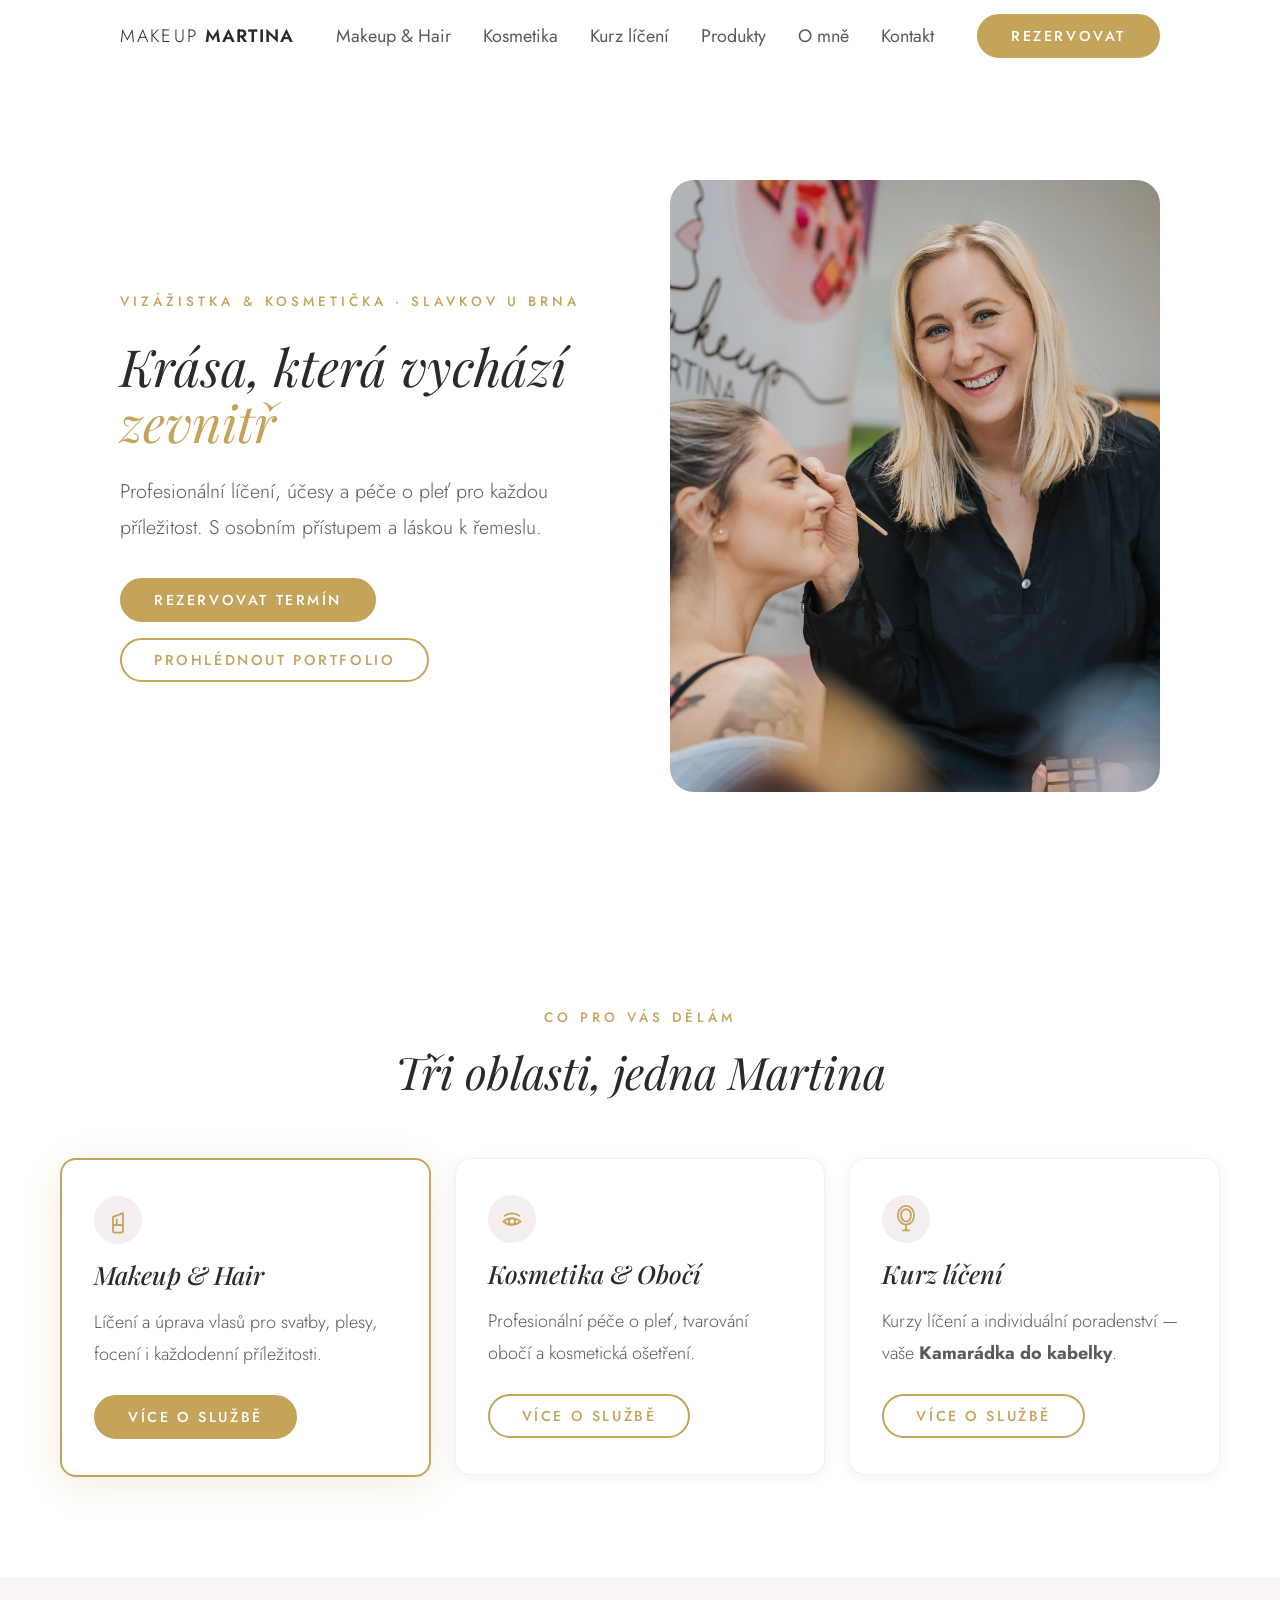
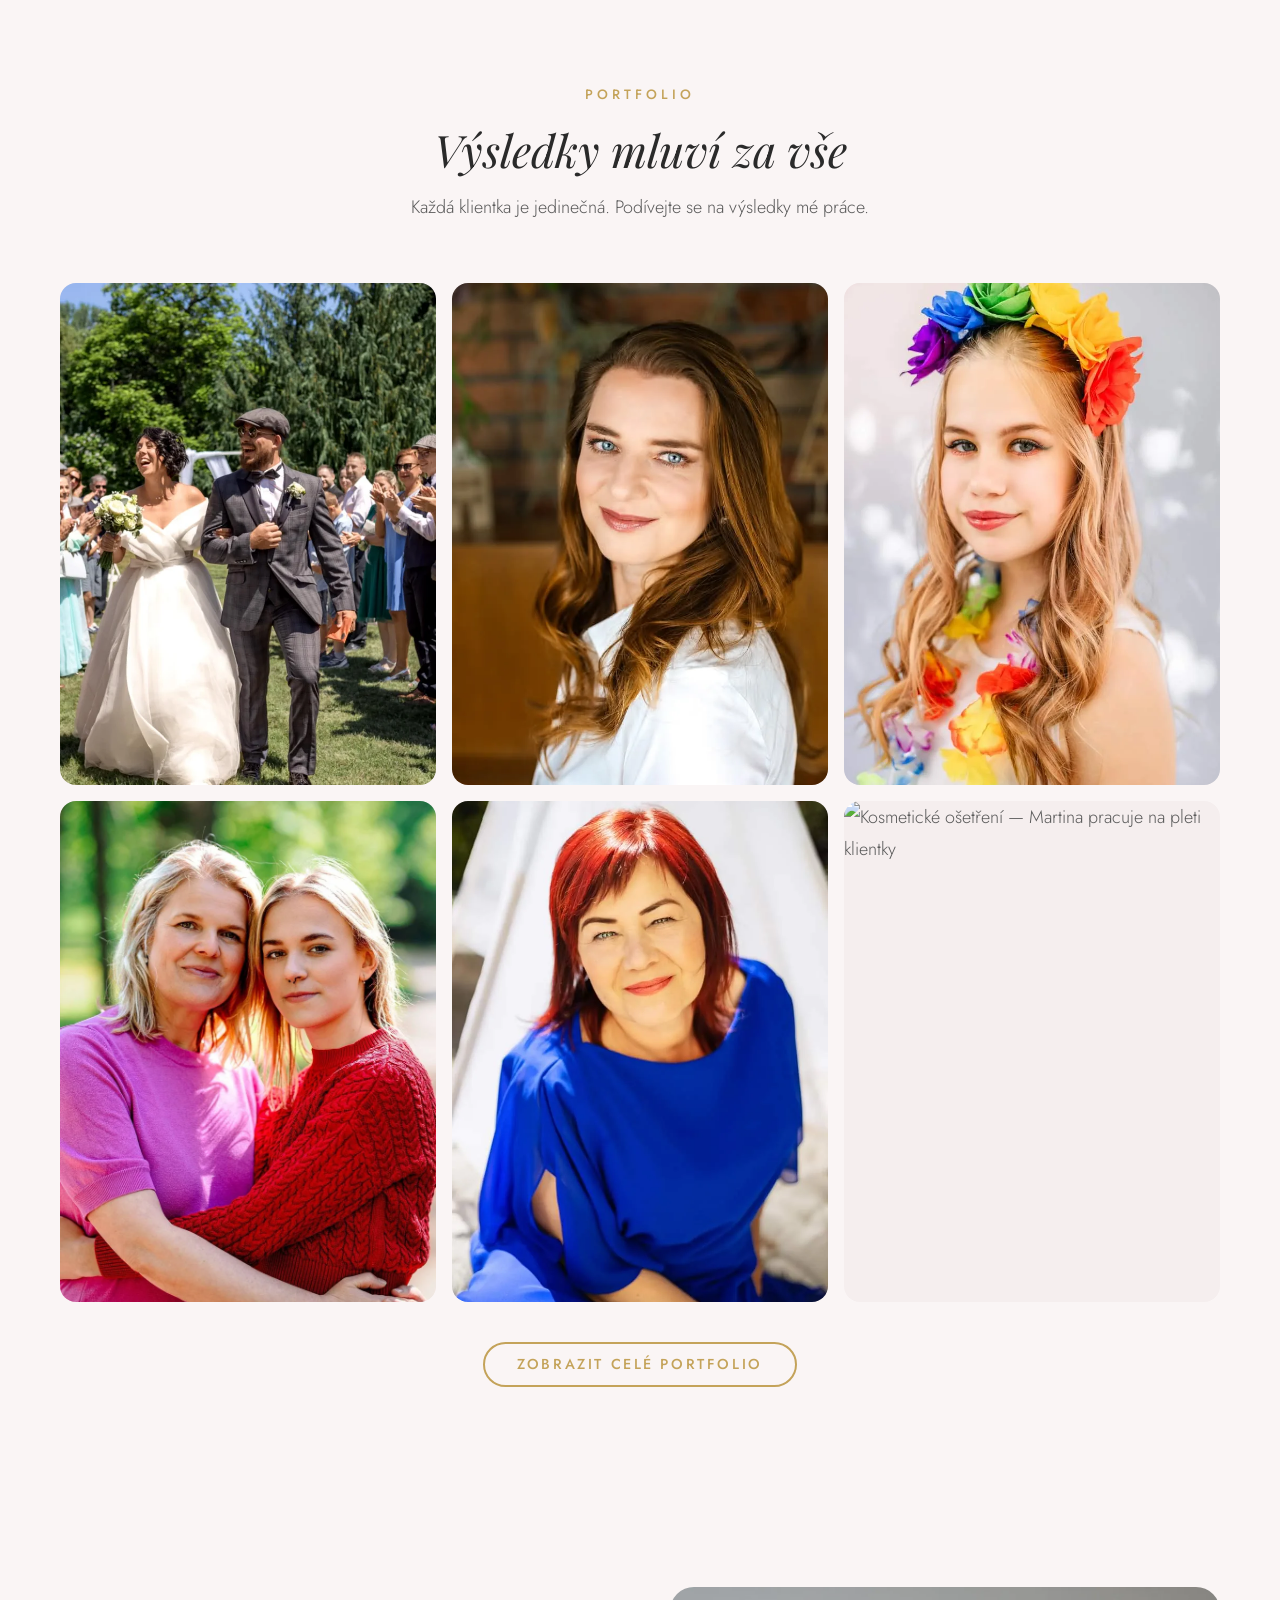
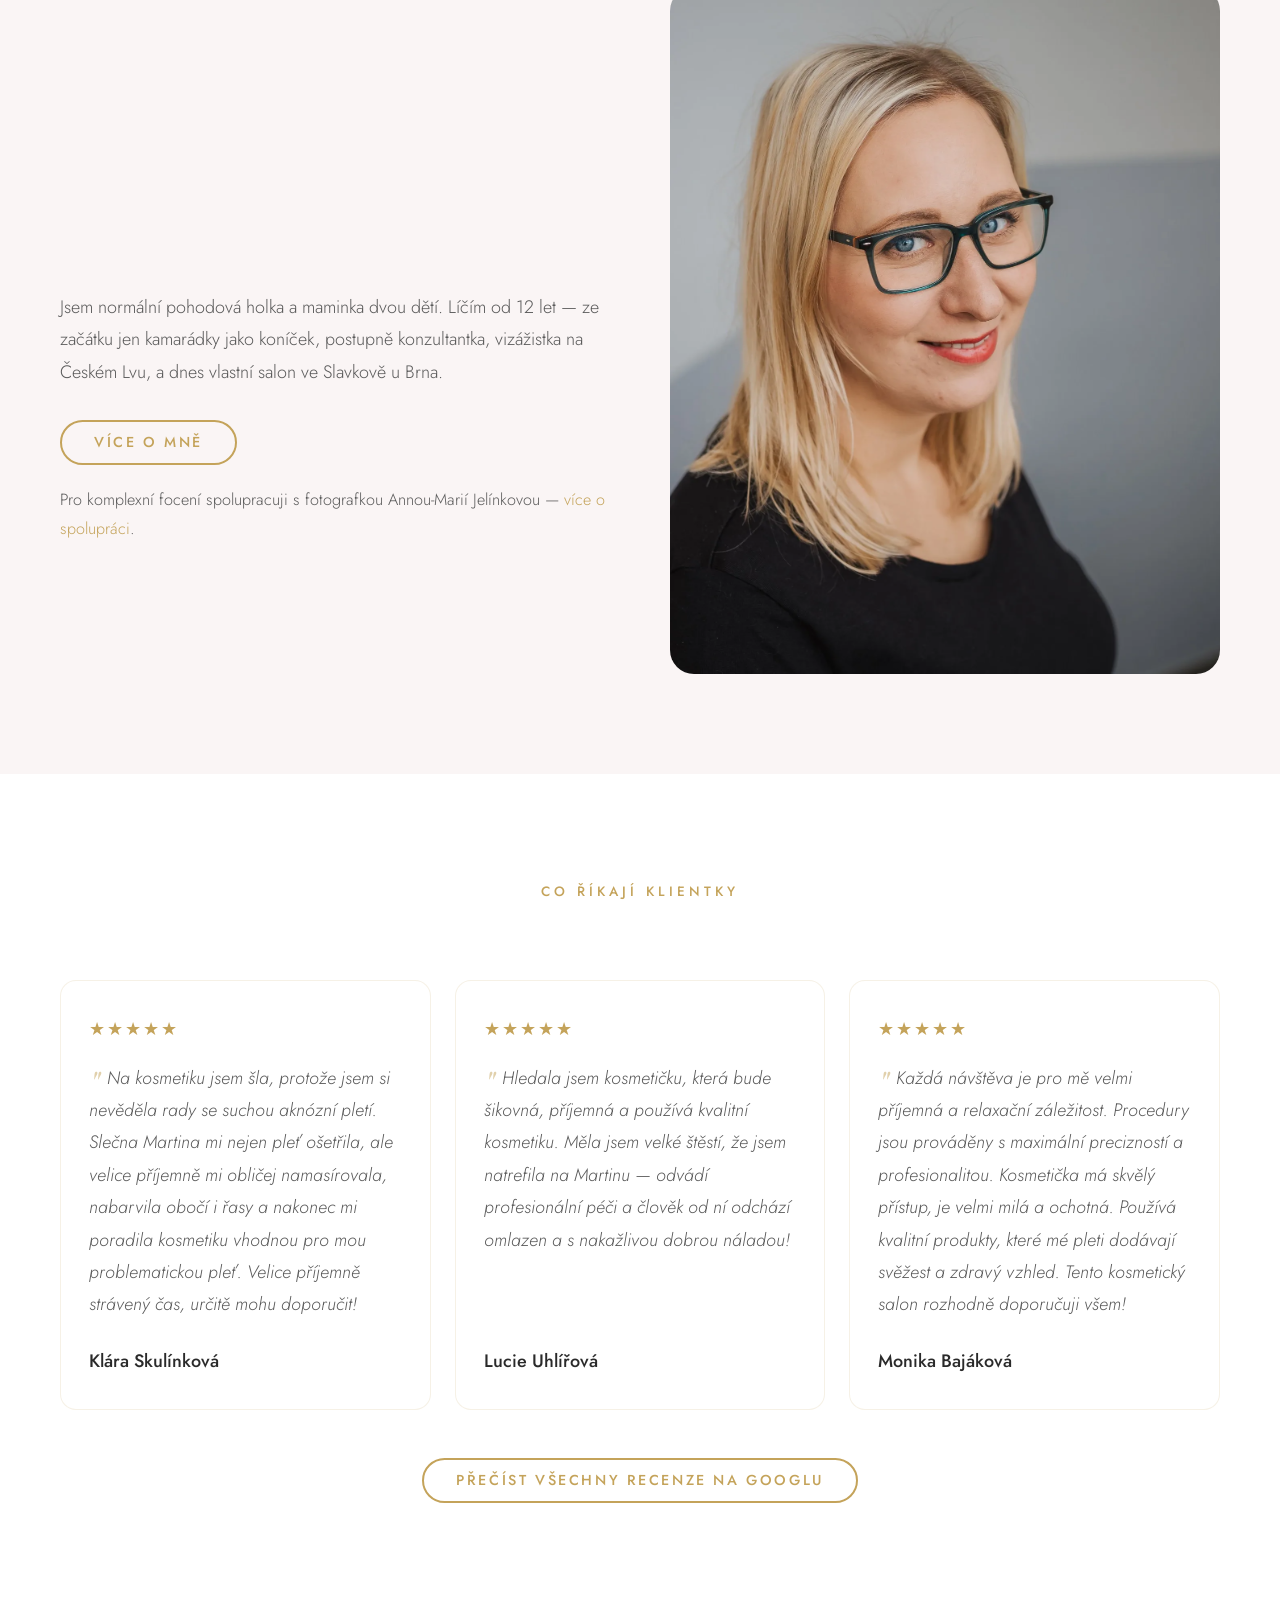
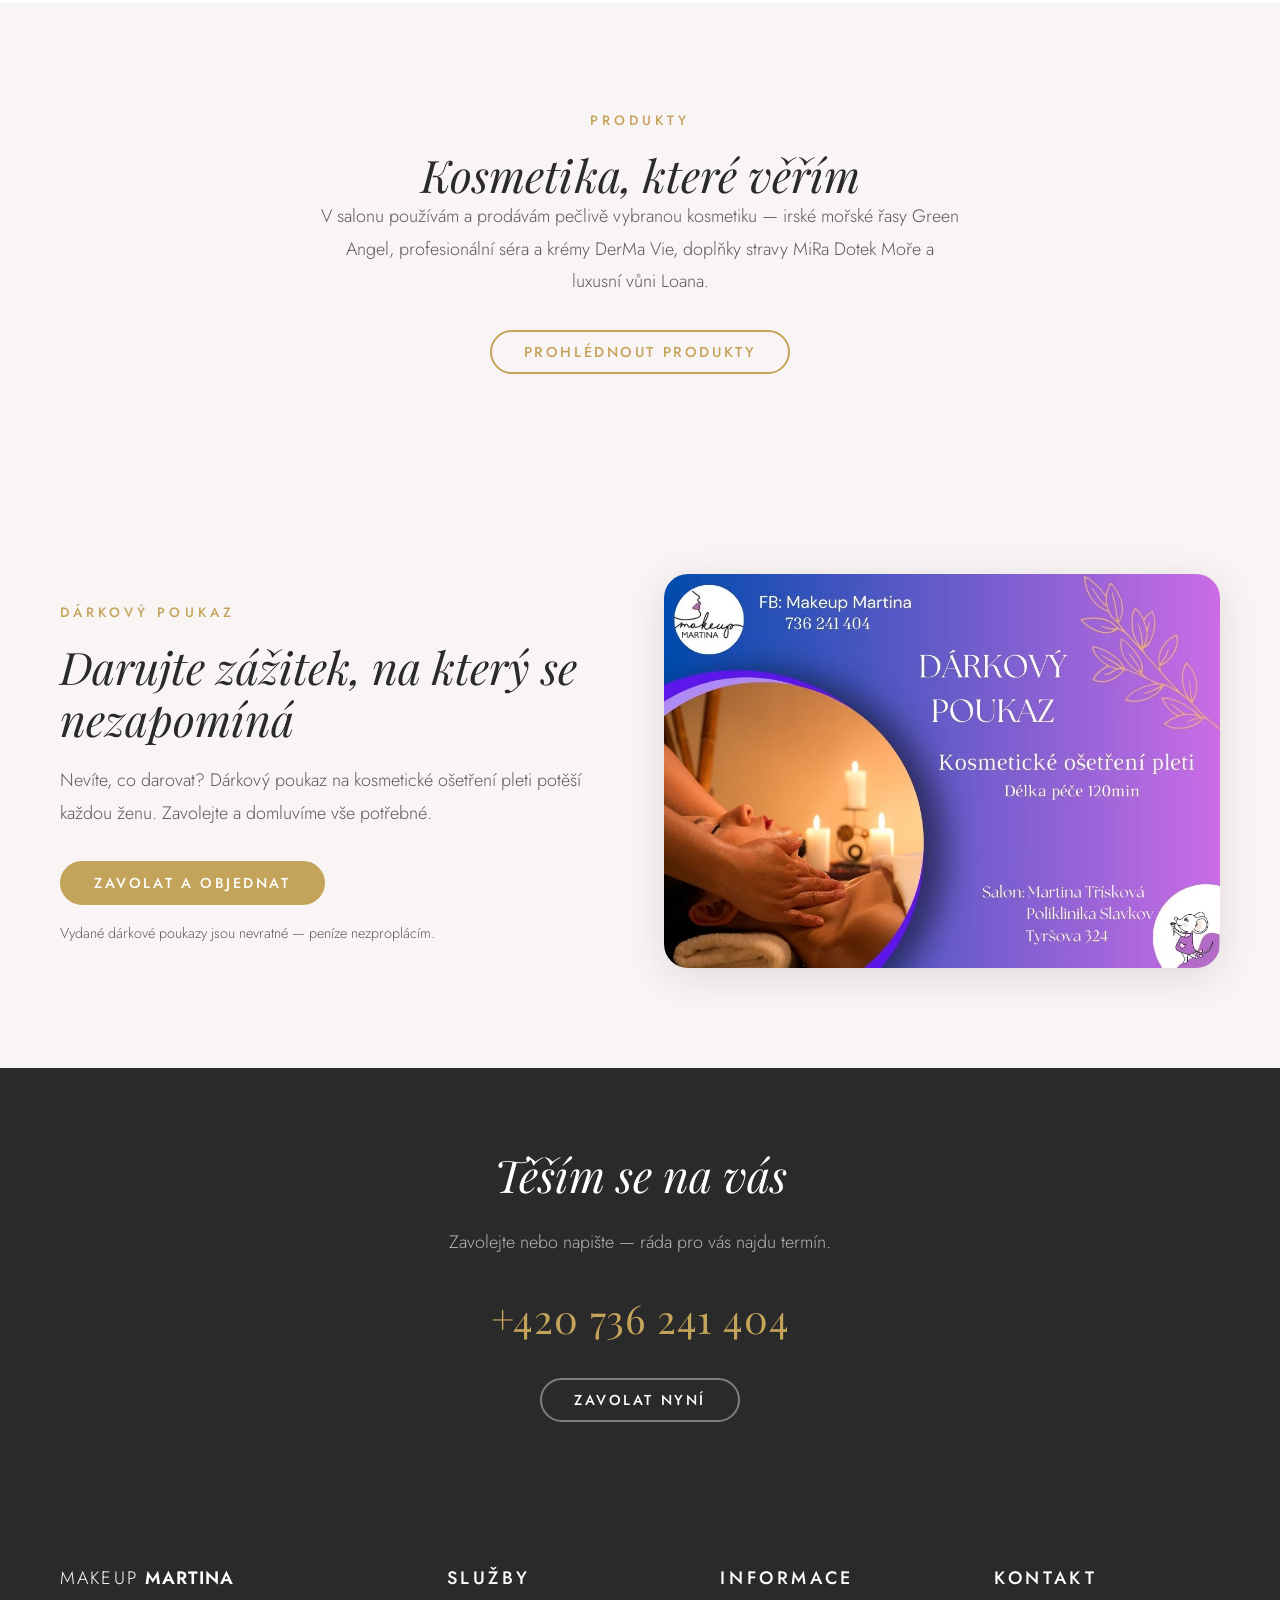
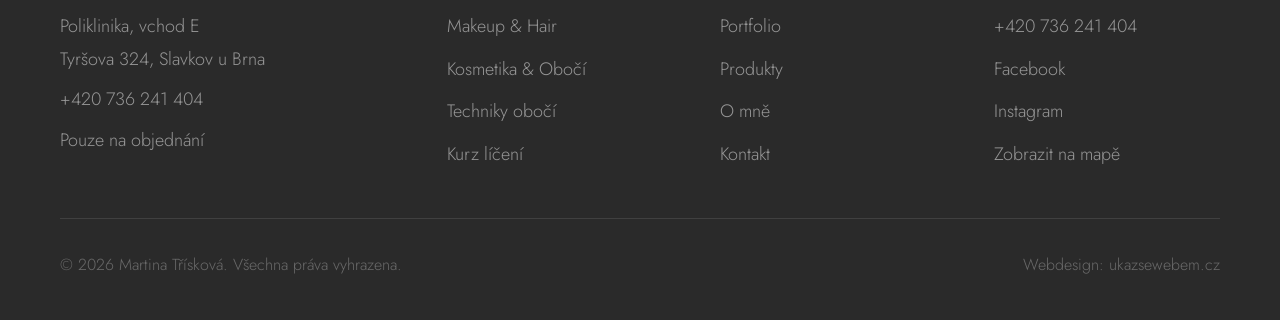
==== commit dc1336e7: "Opravy přístupnosti (accessibility) - Skip link na všech stránkách (přeskočit na obsah) - id="main-c" ====
--- a/index.html
+++ b/index.html
@@ -60,10 +60,11 @@
   <link rel="canonical" href="https://makeupmartina.cz/">
 </head>
 <body>
+<a href="#main-content" class="skip-link">Přeskočit na obsah</a>
 
 <nav class="nav" role="navigation" aria-label="Hlavní navigace">
   <div class="nav__inner">
-    <a href="index.html" class="nav__logo" aria-label="Makeup Martina — domů">
+    <a href="/" class="nav__logo" aria-label="Makeup Martina — domů">
       <span>MAKEUP&nbsp;</span><span>MARTINA</span>
     </a>
     <ul class="nav__links">
@@ -97,7 +98,7 @@
   </div>
 </div>
 
-<main>
+<main id="main-content">
 
   <!-- HERO -->
   <section class="hero" id="hero">
@@ -124,7 +125,7 @@
   <section class="section section--cream-light" id="sluzby">
     <div class="section__inner">
       <div class="section__header">
-        <p class="section-label reveal">Co pro vás dělám</p>
+        <p class="section-label reveal" aria-hidden="true">Co pro vás dělám</p>
         <h2 class="section__title reveal reveal-delay-1">Tři oblasti, jedna Martina</h2>
       </div>
       <div class="services-grid">
@@ -189,7 +190,7 @@
   <section class="section section--cream" id="portfolio">
     <div class="section__inner">
       <div class="section__header">
-        <p class="section-label reveal">Portfolio</p>
+        <p class="section-label reveal" aria-hidden="true">Portfolio</p>
         <h2 class="section__title reveal reveal-delay-1">Výsledky mluví za vše</h2>
         <p class="section__perex reveal reveal-delay-2">Každá klientka je jedinečná. Podívejte se na výsledky mé práce.</p>
       </div>
@@ -224,7 +225,7 @@
     <div class="section__inner">
       <div class="contact-grid" style="align-items:center;">
         <div>
-          <p class="section-label reveal">O mně</p>
+          <p class="section-label reveal" aria-hidden="true">O mně</p>
           <h2 class="section__title reveal reveal-delay-1" style="text-align:left; margin-bottom:24px;">
             Od koníčku k vlastnímu salonu
           </h2>
@@ -250,11 +251,11 @@
   <section class="section section--cream-light" id="reference">
     <div class="section__inner">
       <div class="section__header">
-        <p class="section-label reveal">Co říkají klientky</p>
+        <p class="section-label reveal" aria-hidden="true">Co říkají klientky</p>
       </div>
       <div class="reviews-grid">
         <div class="review-card reveal">
-          <div class="review-card__stars">★★★★★</div>
+          <div class="review-card__stars" role="img" aria-label="Hodnocení 5 z 5 hvězdiček">★★★★★</div>
           <p class="review-card__text">
             Na kosmetiku jsem šla, protože jsem si nevěděla rady se suchou aknózní pletí.
             Slečna Martina mi nejen pleť ošetřila, ale velice příjemně mi obličej namasírovala,
@@ -264,7 +265,7 @@
           <p class="review-card__author">Klára Skulínková</p>
         </div>
         <div class="review-card reveal reveal-delay-1">
-          <div class="review-card__stars">★★★★★</div>
+          <div class="review-card__stars" role="img" aria-label="Hodnocení 5 z 5 hvězdiček">★★★★★</div>
           <p class="review-card__text">
             Hledala jsem kosmetičku, která bude šikovná, příjemná a používá kvalitní kosmetiku.
             Měla jsem velké štěstí, že jsem natrefila na Martinu — odvádí profesionální péči
@@ -273,7 +274,7 @@
           <p class="review-card__author">Lucie Uhlířová</p>
         </div>
         <div class="review-card reveal reveal-delay-2">
-          <div class="review-card__stars">★★★★★</div>
+          <div class="review-card__stars" role="img" aria-label="Hodnocení 5 z 5 hvězdiček">★★★★★</div>
           <p class="review-card__text">
             Každá návštěva je pro mě velmi příjemná a relaxační záležitost. Procedury jsou prováděny
             s maximální precizností a profesionalitou. Kosmetička má skvělý přístup, je velmi milá
@@ -294,7 +295,7 @@
   <!-- PRODUKTY TEASER -->
   <section class="section section--cream-dark" id="produkty-teaser">
     <div class="section__inner" style="text-align:center; max-width:640px; margin:0 auto;">
-      <p class="section-label reveal">Produkty</p>
+      <p class="section-label reveal" aria-hidden="true">Produkty</p>
       <h2 class="section__title reveal reveal-delay-1">Kosmetika, které věřím</h2>
       <p class="reveal reveal-delay-2" style="font-size:1rem; color:var(--ink-mid); line-height:1.8; margin-bottom:32px;">
         V salonu používám a prodávám pečlivě vybranou kosmetiku — irské mořské řasy Green Angel,
@@ -309,7 +310,7 @@
     <div class="section__inner">
       <div class="contact-grid" style="align-items:center; gap:48px;">
         <div>
-          <p class="section-label reveal">Dárkový poukaz</p>
+          <p class="section-label reveal" aria-hidden="true">Dárkový poukaz</p>
           <h2 class="section__title reveal reveal-delay-1" style="text-align:left; margin-bottom:20px;">
             Darujte zážitek, na který se nezapomíná
           </h2>
@@ -318,7 +319,7 @@
             potěší každou ženu. Zavolejte a domluvíme vše potřebné.
           </p>
           <a href="tel:+420736241404" class="btn btn--primary reveal reveal-delay-3">Zavolat a objednat</a>
-          <p class="reveal reveal-delay-3" style="font-size:0.8rem; color:var(--ink-soft); margin-top:16px;">Vydané dárkové poukazy jsou nevratné — peníze nezproplácím.</p>
+          <p class="reveal reveal-delay-3" style="font-size:0.8rem; color:var(--ink-mid); margin-top:16px;">Vydané dárkové poukazy jsou nevratné — peníze nezproplácím.</p>
         </div>
         <div class="reveal reveal-delay-1">
           <img src="assets/img/darkovy/1.jpg" alt="Dárkový poukaz — kosmetické ošetření pleti 120 min" loading="lazy"
--- a/css/styles.css
+++ b/css/styles.css
@@ -9,6 +9,24 @@
 /* ============================================================
    1. Reset & base
    ============================================================ */
+
+/* Skip link — přístupnost */
+.skip-link {
+  position: absolute;
+  top: -100%;
+  left: 0;
+  padding: 12px 20px;
+  background: var(--gold);
+  color: var(--white);
+  font-size: 0.9rem;
+  font-weight: 500;
+  z-index: 9999;
+  text-decoration: none;
+  border-radius: 0 0 var(--radius-sm) 0;
+}
+.skip-link:focus {
+  top: 0;
+}
 
 *, *::before, *::after {
   box-sizing: border-box;
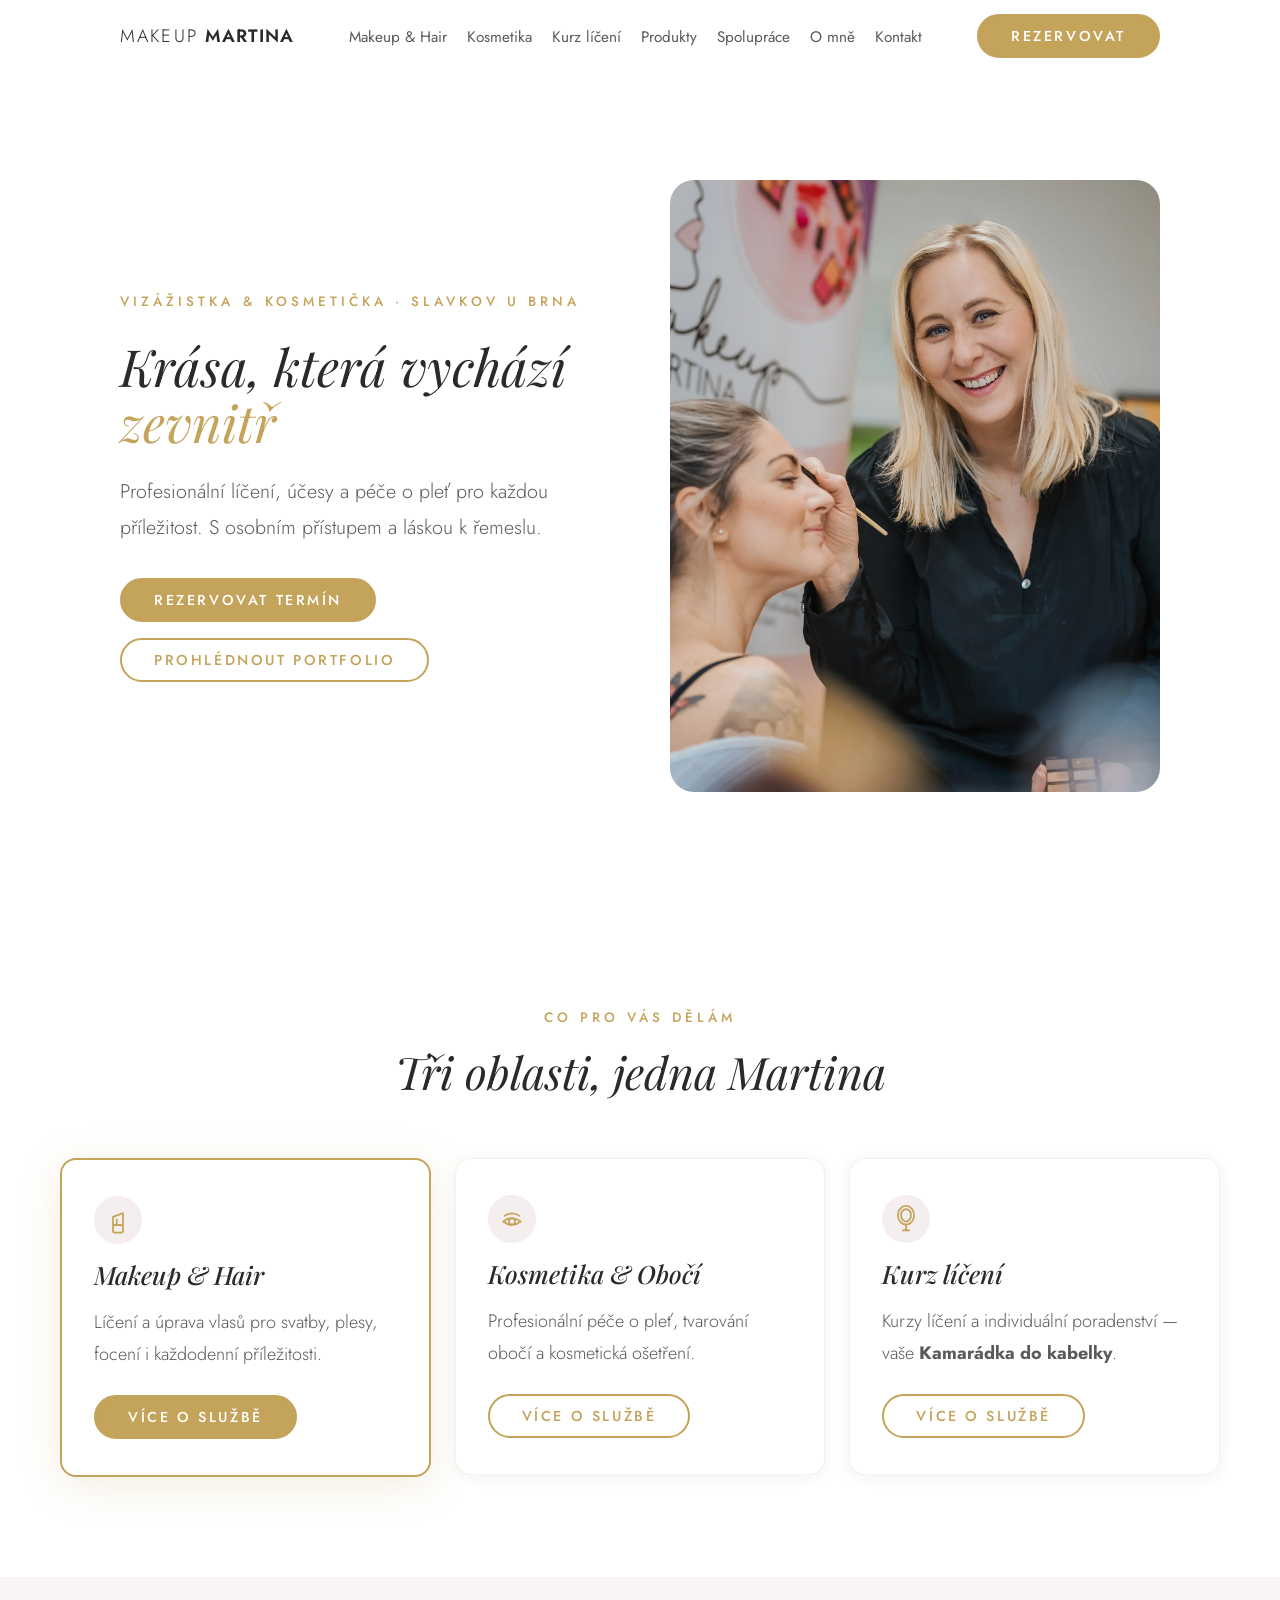
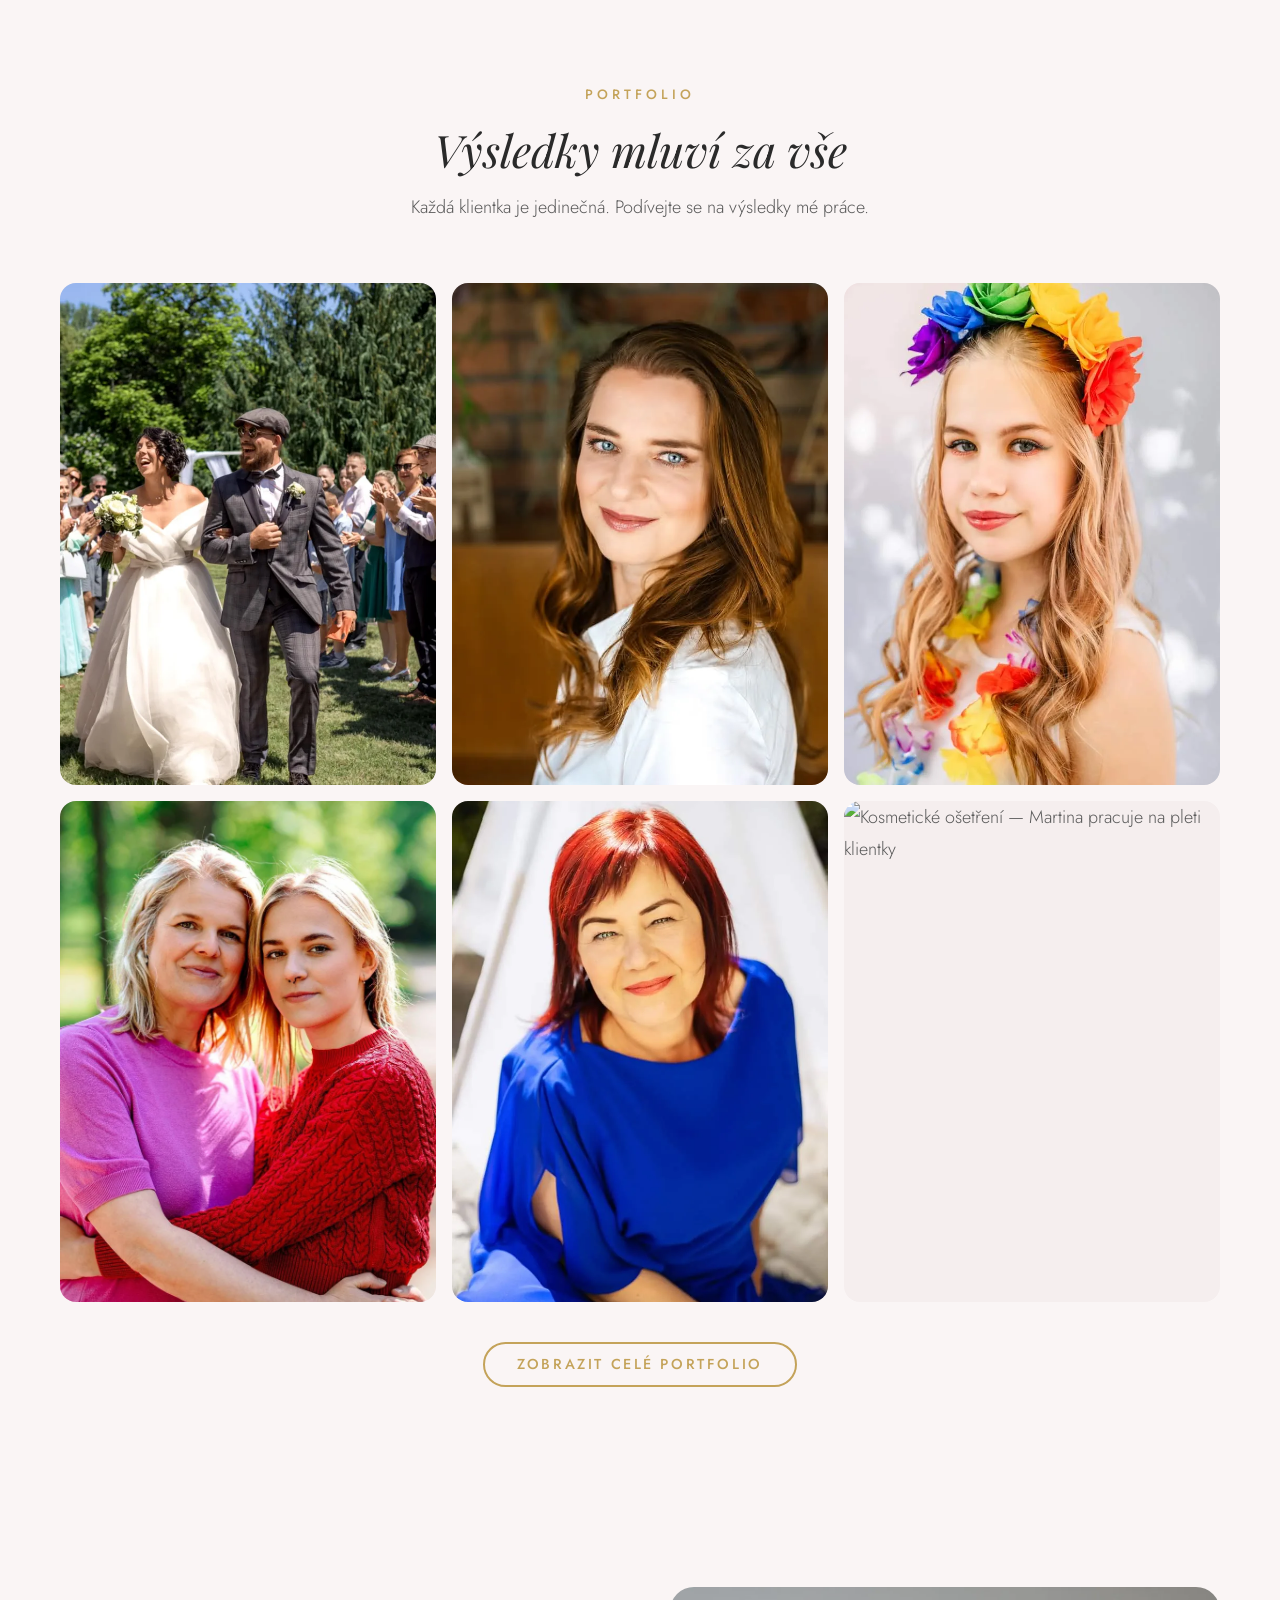
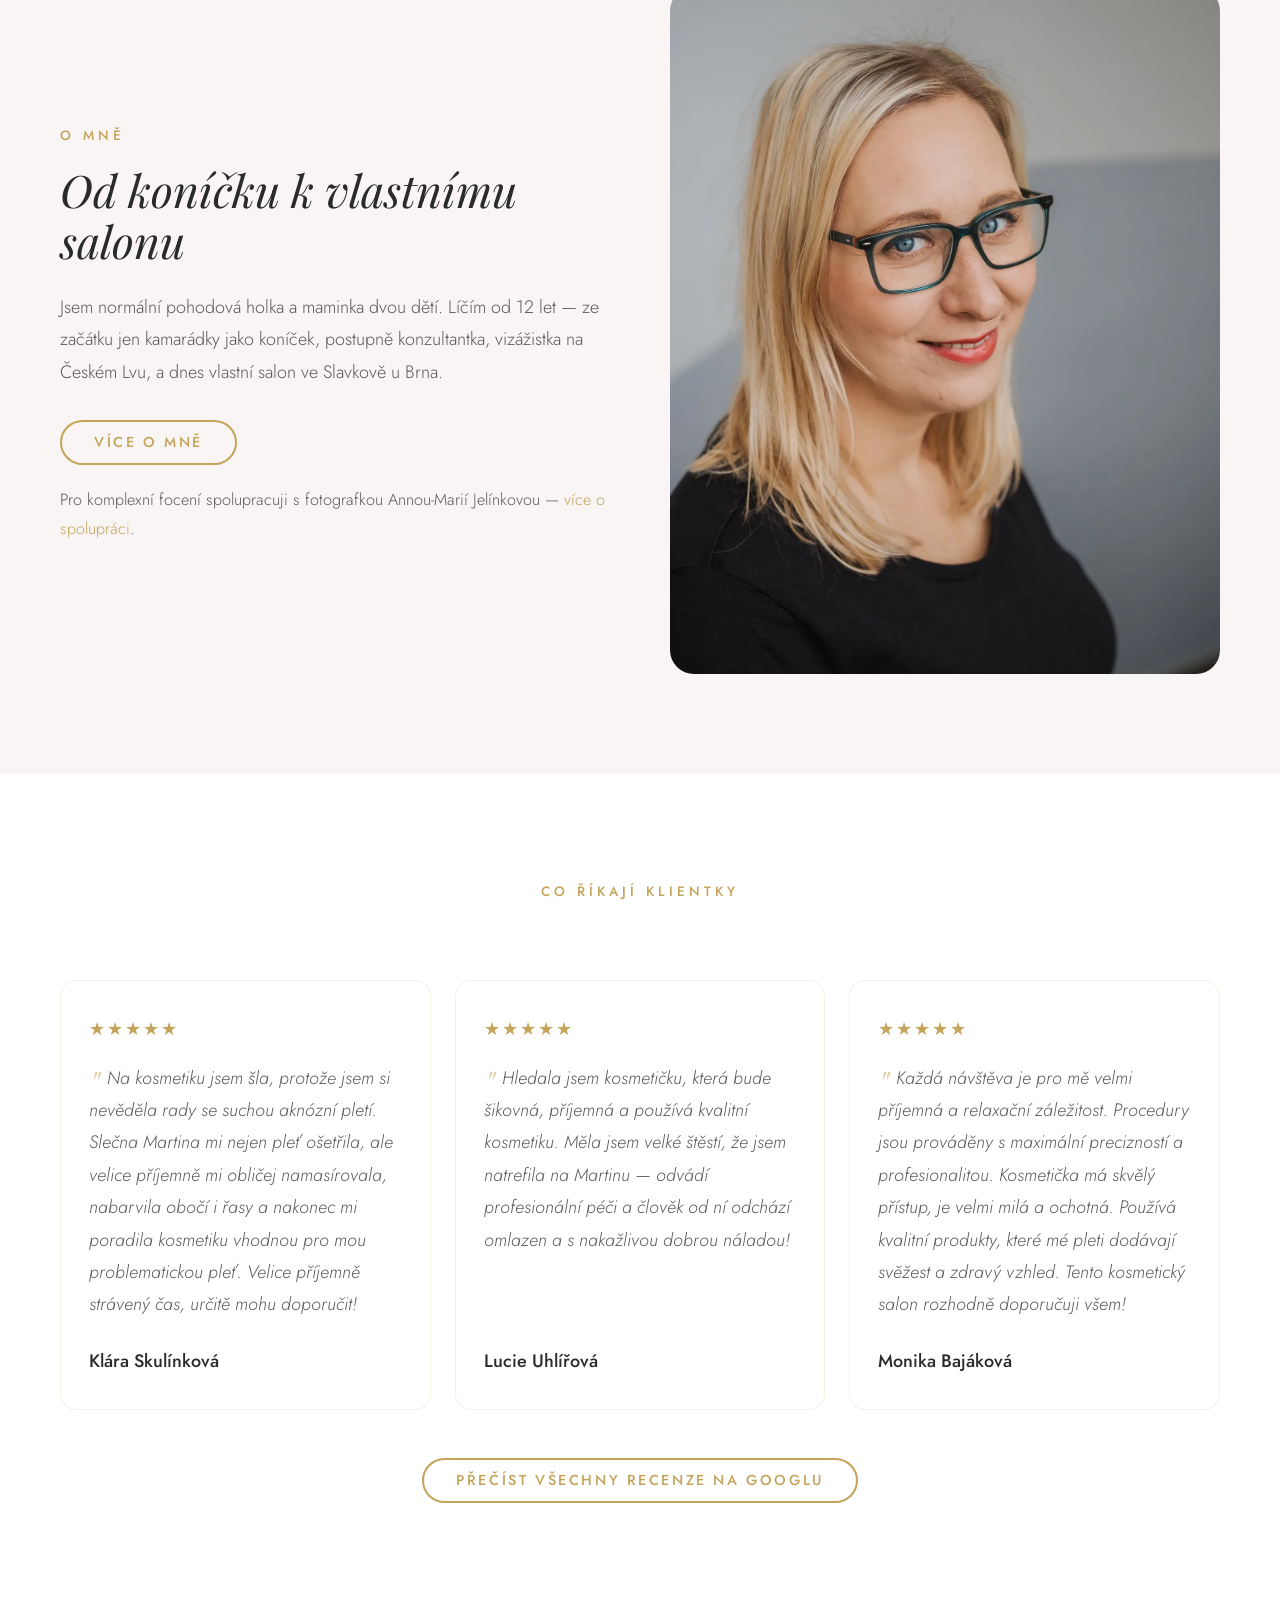
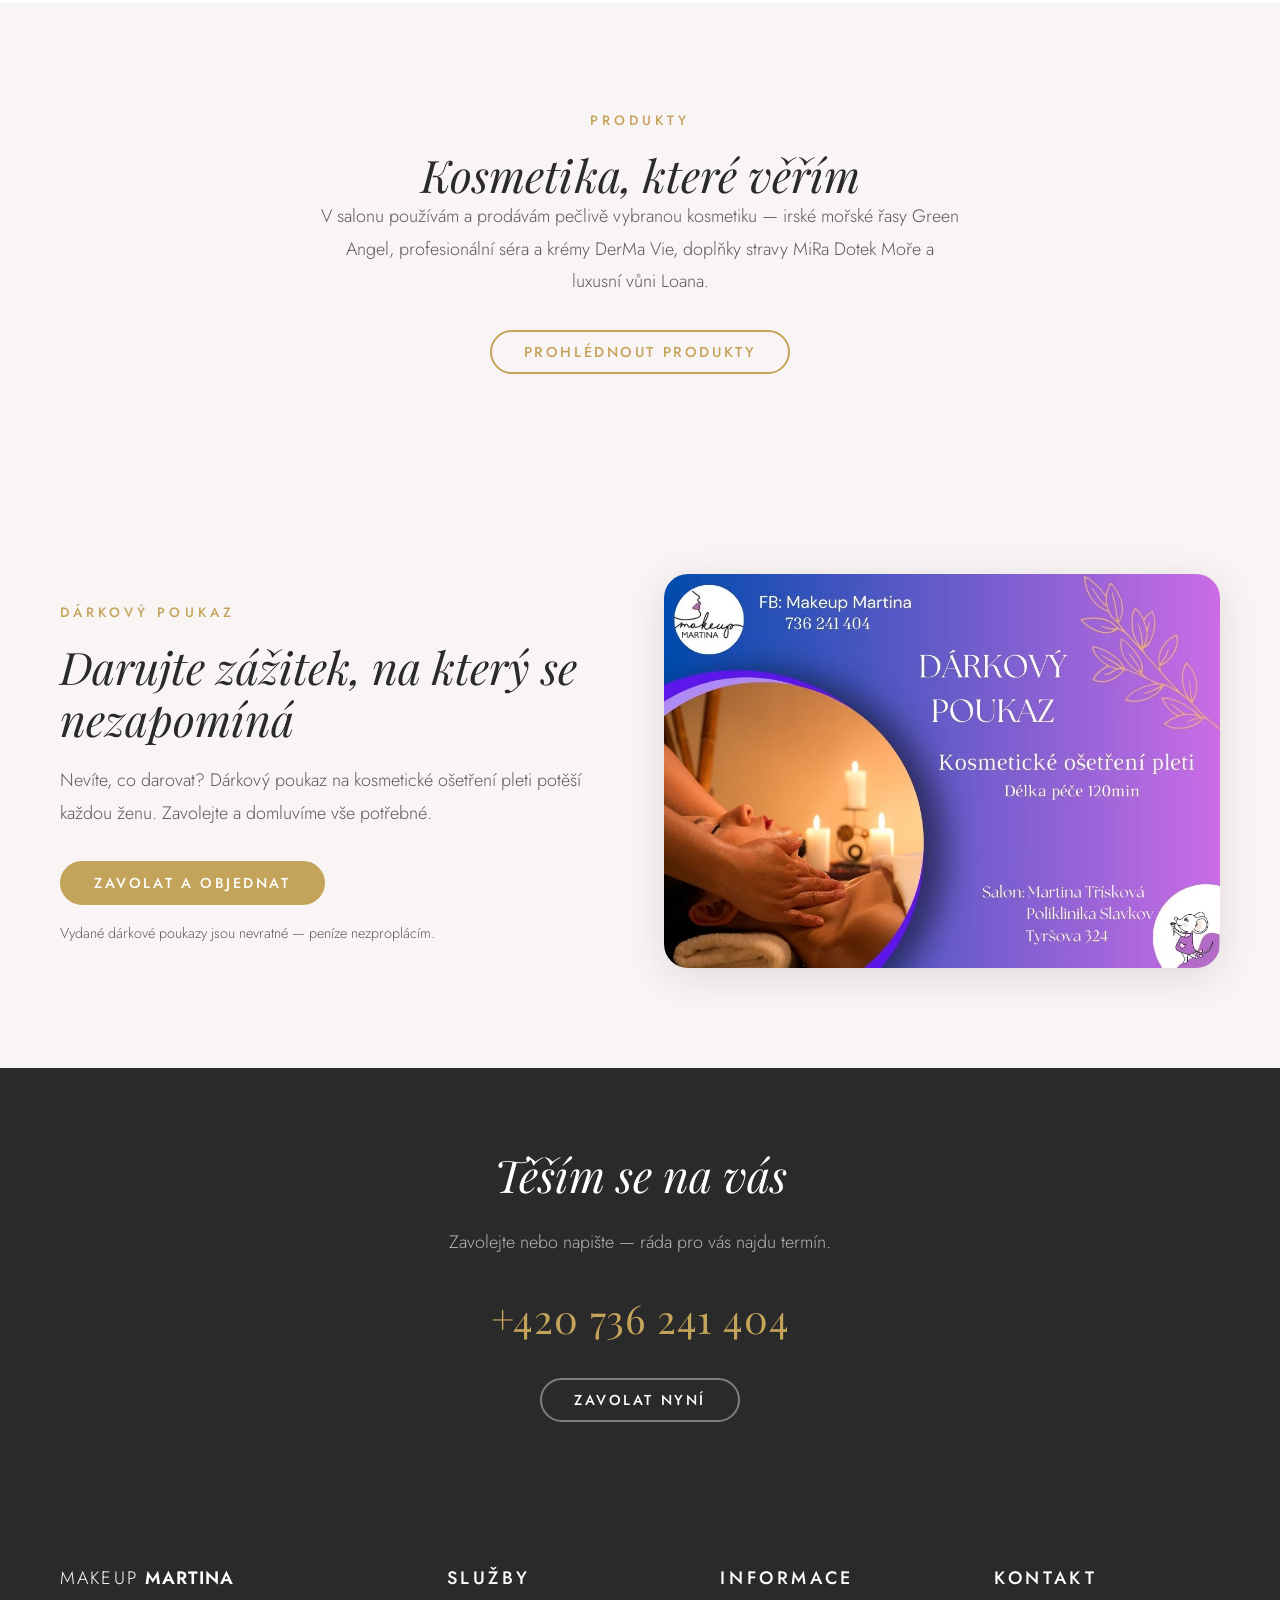
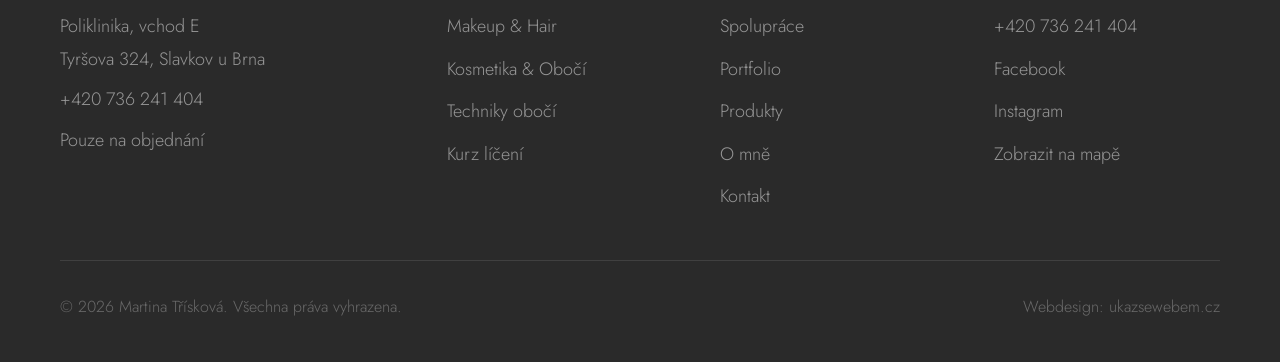
==== commit 926c0133: "Přidána stránka Spolupráce — Ený fotí, Dáma v červeném, Maison Kounic - Nová spoluprace.html s hero " ====
--- a/index.html
+++ b/index.html
@@ -72,6 +72,7 @@
       <li><a href="kosmetika" class="nav__link">Kosmetika</a></li>
       <li><a href="kurz-liceni" class="nav__link">Kurz líčení</a></li>
       <li><a href="produkty" class="nav__link">Produkty</a></li>
+      <li><a href="spoluprace" class="nav__link">Spolupráce</a></li>
       <li><a href="o-mne" class="nav__link">O mně</a></li>
       <li><a href="kontakt" class="nav__link">Kontakt</a></li>
     </ul>
@@ -90,6 +91,7 @@
     <li><a href="kosmetika" class="nav__link">Kosmetika</a></li>
     <li><a href="kurz-liceni" class="nav__link">Kurz líčení</a></li>
     <li><a href="produkty" class="nav__link">Produkty</a></li>
+    <li><a href="spoluprace" class="nav__link">Spolupráce</a></li>
     <li><a href="o-mne" class="nav__link">O mně</a></li>
     <li><a href="kontakt" class="nav__link">Kontakt</a></li>
   </ul>
@@ -364,6 +366,7 @@
     <div class="footer__nav">
       <p class="footer__nav-title">Informace</p>
       <nav class="footer__nav-links" aria-label="Patička navigace — Informace">
+        <a href="spoluprace">Spolupráce</a>
         <a href="portfolio">Portfolio</a>
         <a href="produkty">Produkty</a>
         <a href="o-mne">O mně</a>
--- a/css/styles.css
+++ b/css/styles.css
@@ -49,6 +49,7 @@
   background-color: var(--pink-bg);
   -webkit-font-smoothing: antialiased;
   -moz-osx-font-smoothing: grayscale;
+  overflow-x: hidden;
 }
 
 img {
@@ -165,7 +166,7 @@
   display: flex;
   align-items: center;
   justify-content: space-between;
-  gap: 32px;
+  gap: 20px;
 }
 
 /* Logo */
@@ -192,14 +193,14 @@
 .nav__links {
   display: flex;
   align-items: center;
-  gap: 32px;
+  gap: 20px;
   flex: 1;
   justify-content: center;
 }
 
 .nav__link {
   font-family: var(--font-sans);
-  font-size: 1rem;
+  font-size: 0.85rem;
   font-weight: 400;
   color: var(--ink-mid);
   transition: color .25s;
@@ -298,6 +299,7 @@
 .nav__mobile.is-open ul li:nth-child(4) { animation-delay: .34s; }
 .nav__mobile.is-open ul li:nth-child(5) { animation-delay: .42s; }
 .nav__mobile.is-open ul li:nth-child(6) { animation-delay: .50s; }
+.nav__mobile.is-open ul li:nth-child(7) { animation-delay: .58s; }
 
 @keyframes menuLinkIn {
   from { opacity: 0; transform: translateY(10px); }
@@ -1771,6 +1773,32 @@
 
 
 /* ============================================================
+   19b. Responsive — nav při středních šířkách
+   ============================================================ */
+
+/* Zmenšení tlačítka Rezervovat při 7 položkách (960–1060px) */
+@media (max-width: 1060px) {
+  .nav__cta .btn {
+    padding: 10px 18px;
+    font-size: 0.75rem;
+    letter-spacing: .12em;
+  }
+}
+
+/* Hamburger — přepíná se dříve kvůli 7 položkám */
+@media (max-width: 960px) {
+  .nav__links,
+  .nav__cta {
+    display: none;
+  }
+
+  .nav__hamburger {
+    display: flex;
+  }
+}
+
+
+/* ============================================================
    20. Responsive — mobil (max-width: 640px)
    ============================================================ */
 
@@ -1781,7 +1809,7 @@
     --nav-height: 64px;
   }
 
-  /* Nav — hamburger */
+  /* Nav — hamburger (již zobrazeno od 960px) */
   .nav__links,
   .nav__cta {
     display: none;
@@ -1879,4 +1907,31 @@
   .products-grid {
     grid-template-columns: 1fr;
   }
-}
+
+  /* Spolupráce — contact-grid: centrování obsahu na mobilu */
+  .contact-grid > div {
+    text-align: center;
+  }
+  .contact-grid .section__title {
+    text-align: center !important;
+  }
+  .contact-grid img:not([style*="aspect-ratio"]) {
+    margin-left: auto;
+    margin-right: auto;
+  }
+  /* Tlačítka — sloupec na celou šířku (brání přetékání white-space:nowrap) */
+  .contact-grid > div > div {
+    flex-direction: column;
+    align-items: stretch;
+  }
+  .contact-grid .btn {
+    width: 100%;
+    text-align: center;
+    white-space: normal;
+    line-height: 1.4;
+  }
+  .contact-grid img {
+    max-width: 100%;
+    box-sizing: border-box;
+  }
+}
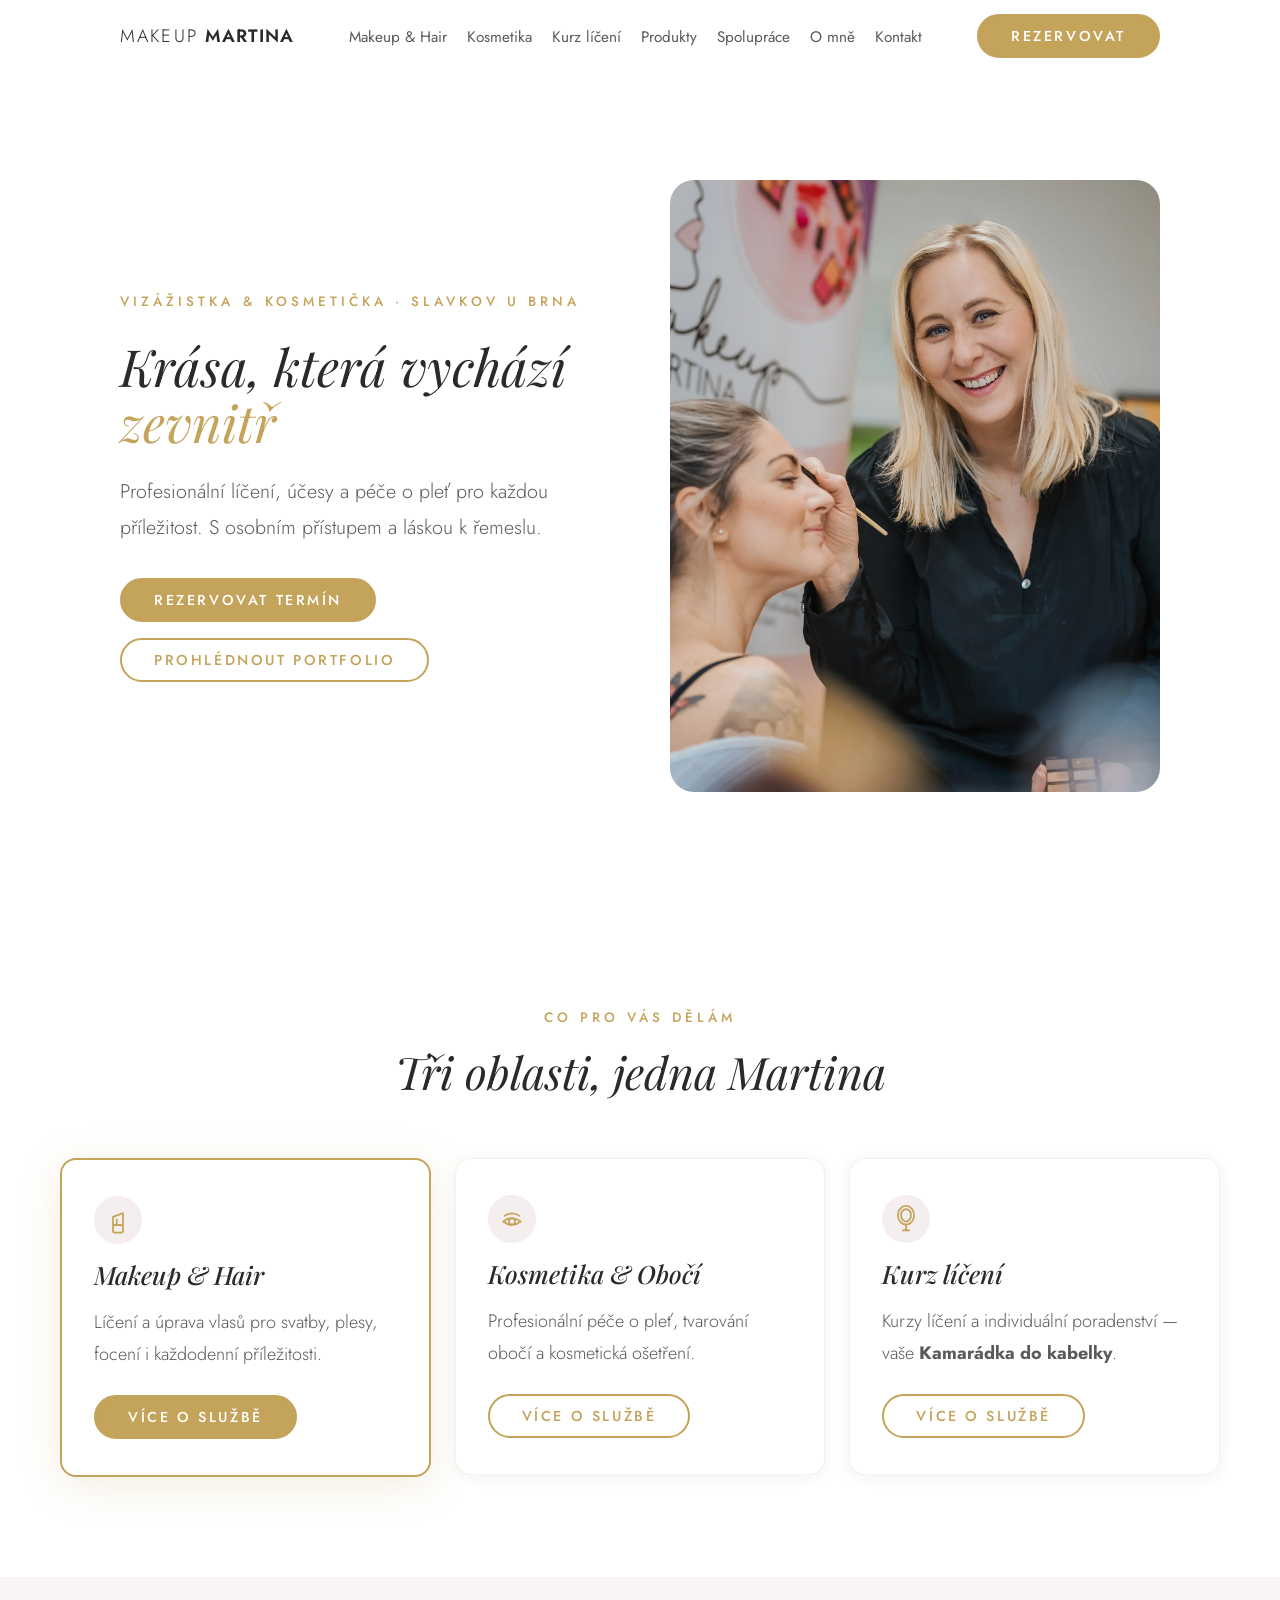
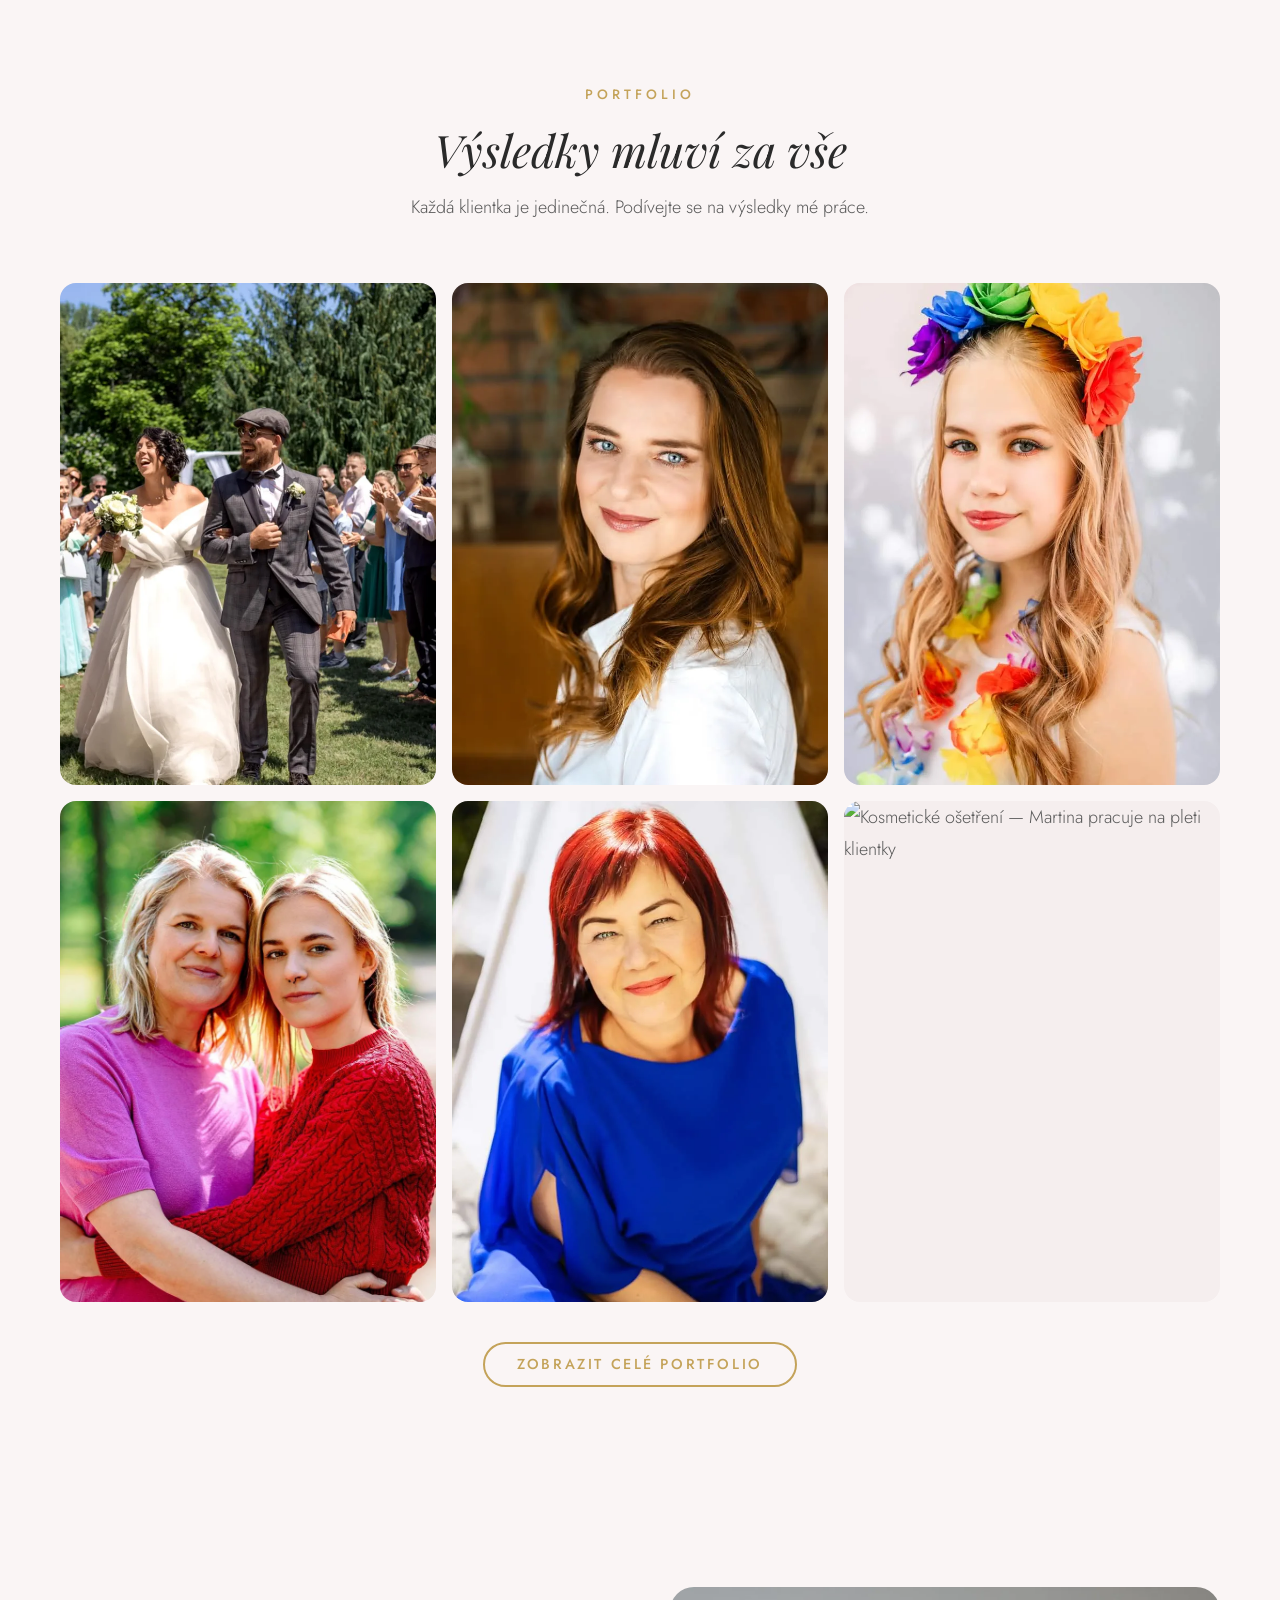
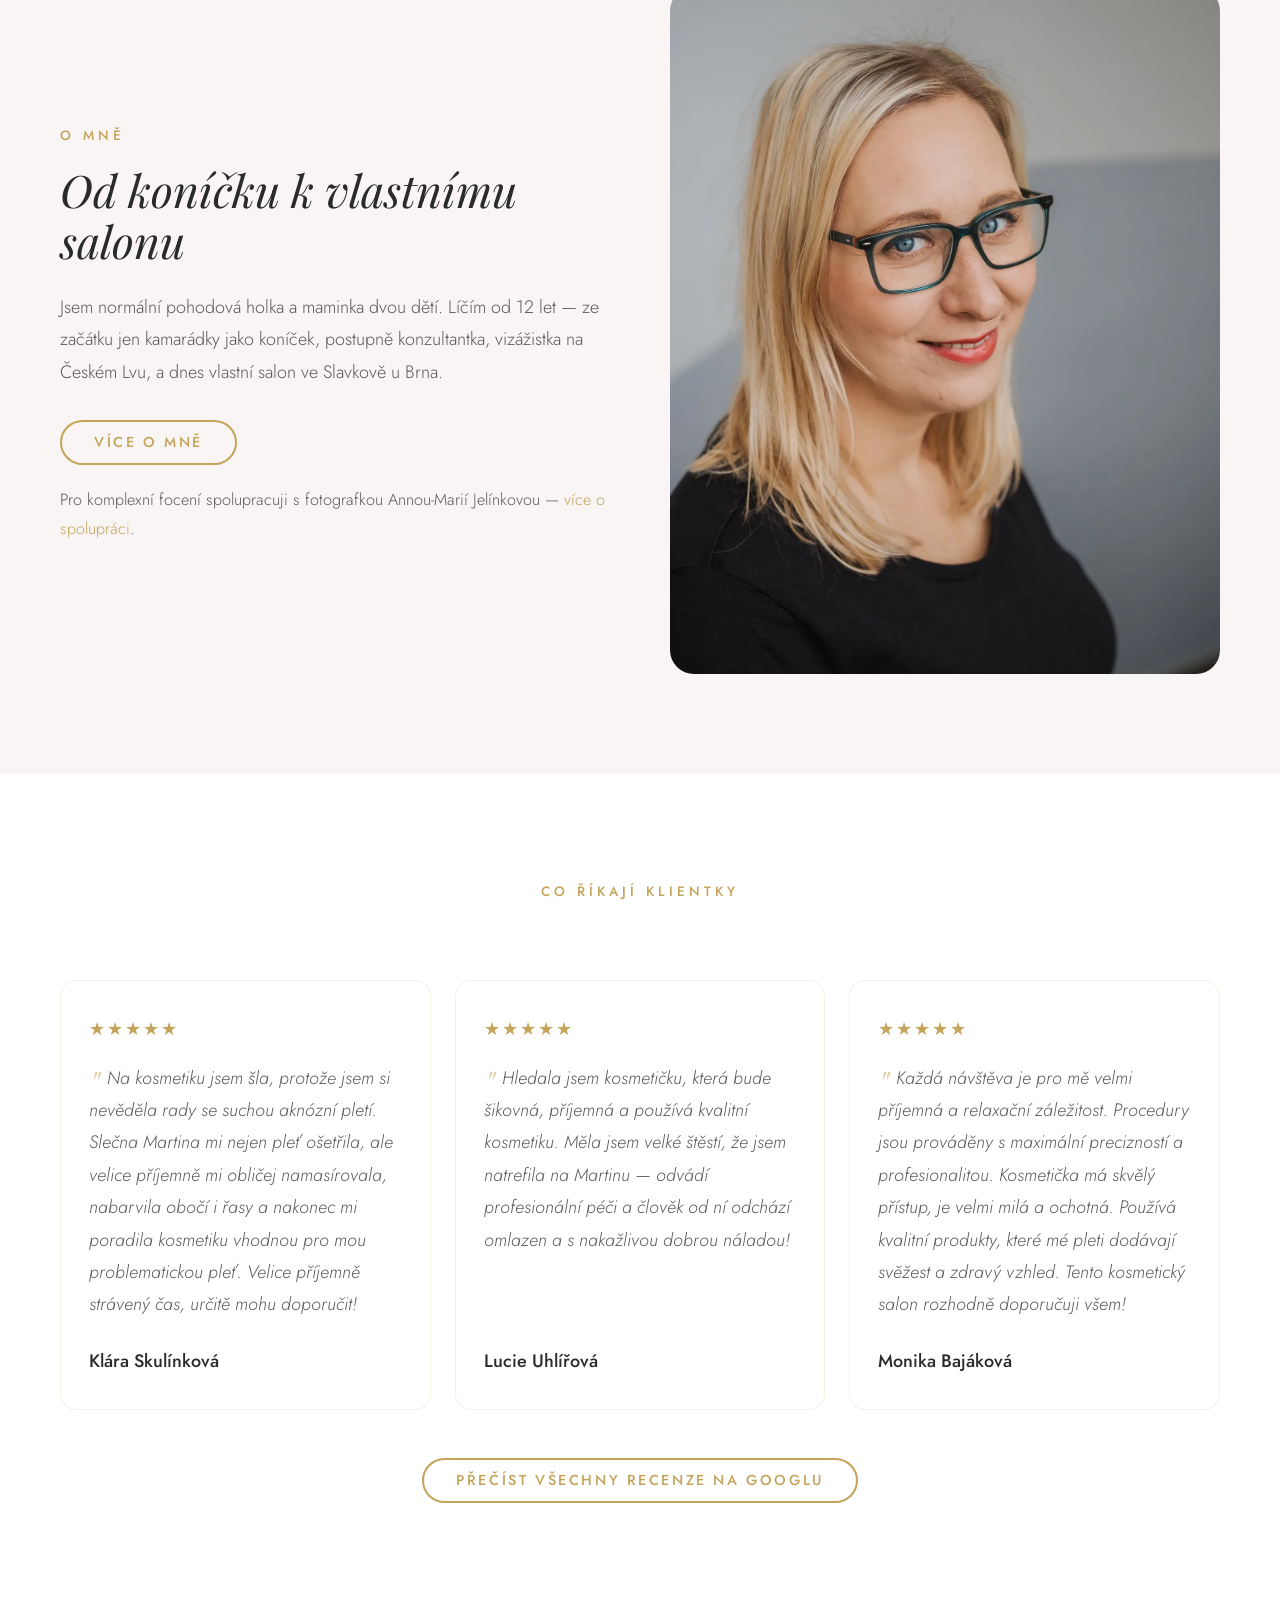
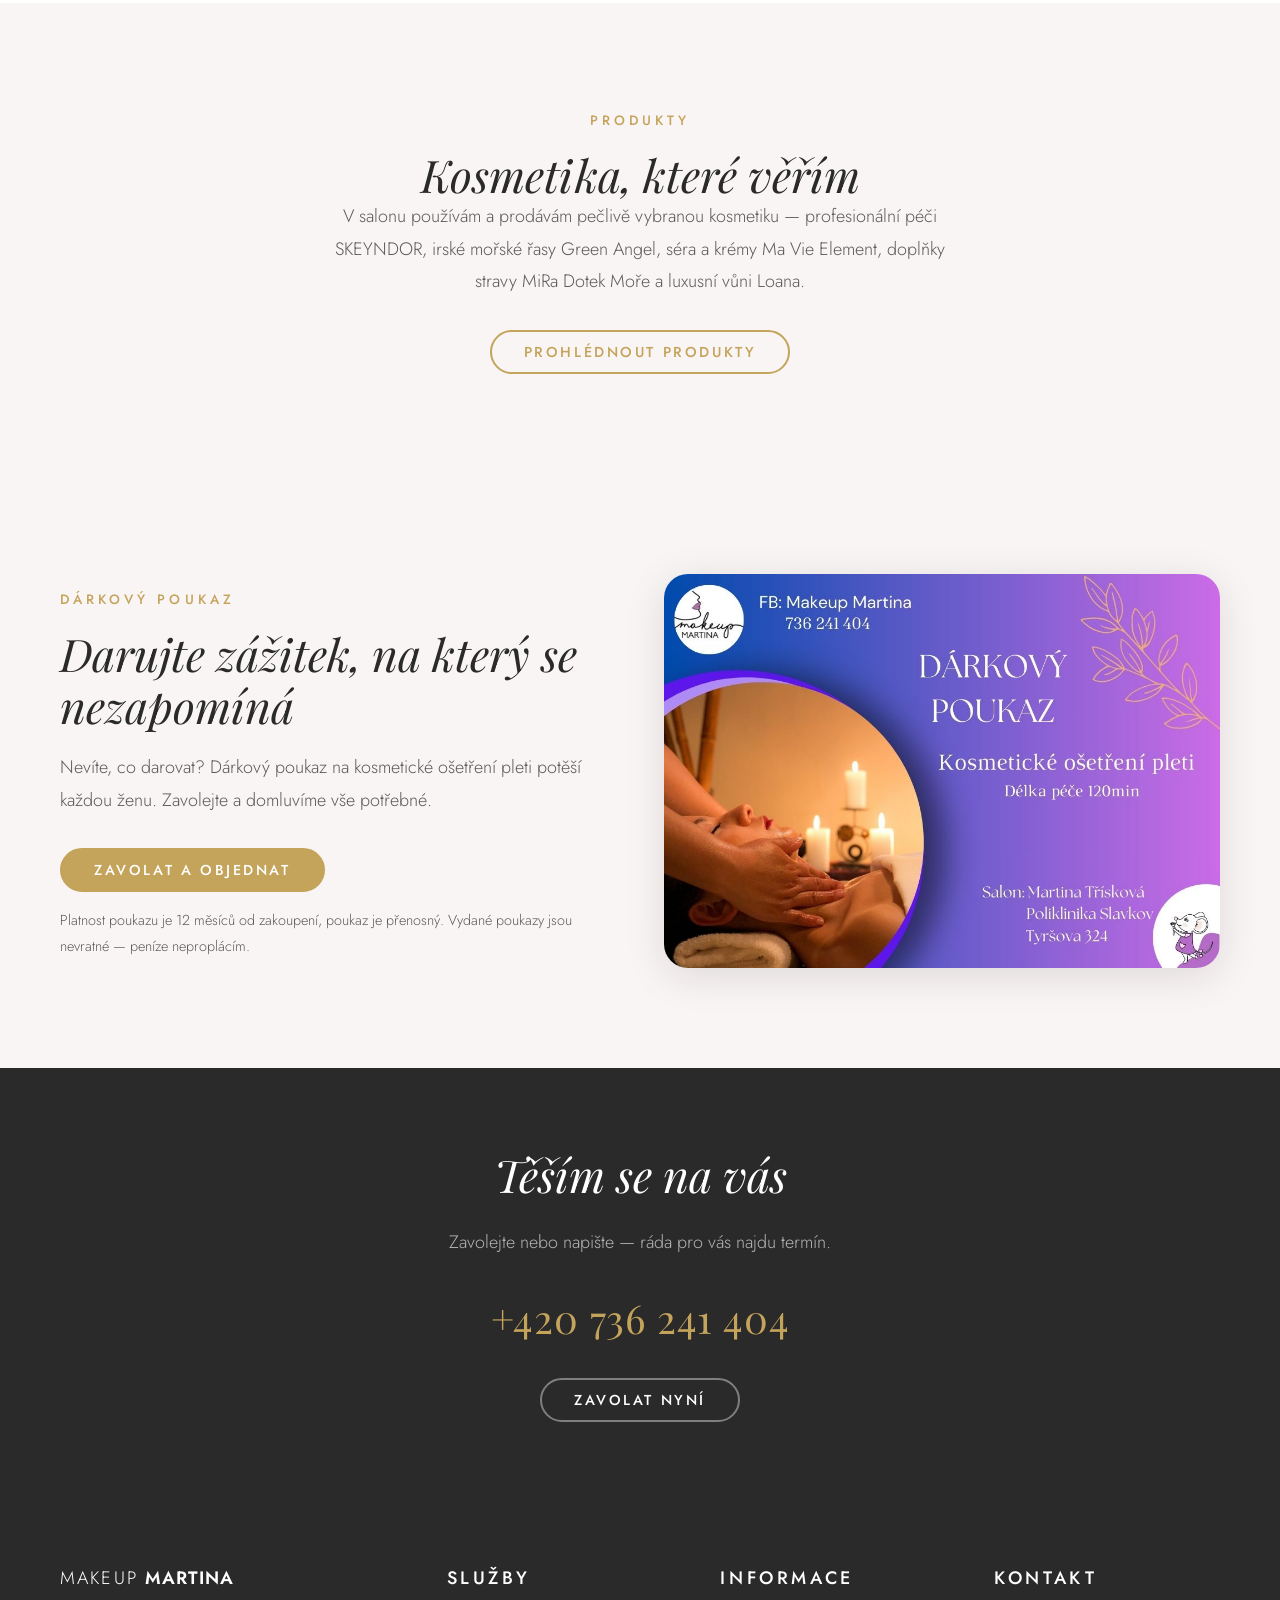
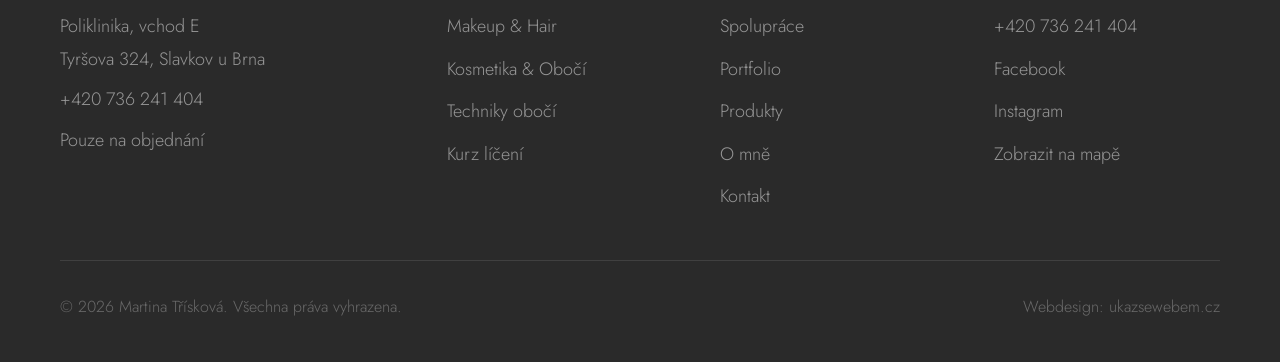
==== commit 6d288e5f: "Aktualizace ceníku — nová ošetření pleti, ceny svatebčanů, dárkové poukazy - kosmetika: Fresh Skin (" ====
--- a/index.html
+++ b/index.html
@@ -239,7 +239,7 @@
           <a href="o-mne" class="btn btn--outline reveal reveal-delay-3">Více o mně</a>
           <p class="reveal reveal-delay-3" style="font-size:0.9rem; color:var(--ink-mid); margin-top:20px;">
             Pro komplexní focení spolupracuji s fotografkou Annou-Marií Jelínkovou —
-            <a href="makeup-hair#fotografka" style="color:var(--gold);">více o spolupráci</a>.
+            <a href="spoluprace" style="color:var(--gold);">více o spolupráci</a>.
           </p>
         </div>
         <div class="reveal reveal-delay-1">
@@ -300,8 +300,8 @@
       <p class="section-label reveal" aria-hidden="true">Produkty</p>
       <h2 class="section__title reveal reveal-delay-1">Kosmetika, které věřím</h2>
       <p class="reveal reveal-delay-2" style="font-size:1rem; color:var(--ink-mid); line-height:1.8; margin-bottom:32px;">
-        V salonu používám a prodávám pečlivě vybranou kosmetiku — irské mořské řasy Green Angel,
-        profesionální séra a krémy DerMa Vie, doplňky stravy MiRa Dotek Moře a luxusní vůni Loana.
+        V salonu používám a prodávám pečlivě vybranou kosmetiku — profesionální péči SKEYNDOR,
+        irské mořské řasy Green Angel, séra a krémy Ma Vie Element, doplňky stravy MiRa Dotek Moře a luxusní vůni Loana.
       </p>
       <a href="produkty" class="btn btn--outline reveal reveal-delay-3">Prohlédnout produkty</a>
     </div>
@@ -321,7 +321,7 @@
             potěší každou ženu. Zavolejte a domluvíme vše potřebné.
           </p>
           <a href="tel:+420736241404" class="btn btn--primary reveal reveal-delay-3">Zavolat a objednat</a>
-          <p class="reveal reveal-delay-3" style="font-size:0.8rem; color:var(--ink-mid); margin-top:16px;">Vydané dárkové poukazy jsou nevratné — peníze nezproplácím.</p>
+          <p class="reveal reveal-delay-3" style="font-size:0.8rem; color:var(--ink-mid); margin-top:16px;">Platnost poukazu je 12 měsíců od zakoupení, poukaz je přenosný. Vydané poukazy jsou nevratné — peníze neproplácím.</p>
         </div>
         <div class="reveal reveal-delay-1">
           <img src="assets/img/darkovy/1.jpg" alt="Dárkový poukaz — kosmetické ošetření pleti 120 min" loading="lazy"
--- a/css/styles.css
+++ b/css/styles.css
@@ -426,11 +426,12 @@
   min-height: 50vh;
   padding-top: calc(var(--nav-height) + 40px);
   padding-bottom: 60px;
+  overflow: visible;
 }
 
 .hero--inner .hero__inner {
   grid-template-columns: 1fr;
-  max-width: 760px;
+  max-width: 920px;
   text-align: center;
   padding-top: 40px;
   padding-bottom: 40px;
@@ -442,6 +443,7 @@
 
 .hero--inner .hero__perex {
   margin: 0 auto;
+  max-width: none;
 }
 
 .hero--inner .hero__actions {
@@ -657,9 +659,6 @@
   grid-template-columns: repeat(2, 1fr);
 }
 
-.pricing-grid--4 {
-  grid-template-columns: repeat(4, 1fr);
-}
 
 .price-card {
   background: var(--white);
@@ -698,6 +697,21 @@
   padding: 5px 16px;
   border-radius: var(--radius-full);
   white-space: nowrap;
+}
+
+/* Kategorie ošetření nad názvem (např. „Základní péče") */
+.price-card__label {
+  font-size: 0.8rem;
+  font-weight: 500;
+  letter-spacing: .18em;
+  text-transform: uppercase;
+  color: var(--gold-dark);
+  margin-bottom: -12px;
+}
+
+.price-card__desc strong {
+  font-weight: 500;
+  color: var(--ink);
 }
 
 .price-card__title {
@@ -1575,8 +1589,7 @@
     grid-template-columns: repeat(2, 1fr);
   }
 
-  .pricing-grid--2,
-  .pricing-grid--4 {
+  .pricing-grid--2 {
     grid-template-columns: repeat(2, 1fr);
   }
 
@@ -1755,6 +1768,97 @@
 }
 
 
+/* === INSIGHT BOX (vysvětlující blok v hero) === */
+.insight-box {
+  margin-top: 32px;
+  padding: 24px 28px;
+  background: var(--gold-pale);
+  border-left: 3px solid var(--gold);
+  border-radius: 0 var(--radius-sm) var(--radius-sm) 0;
+  text-align: left;
+}
+
+.insight-box__title {
+  font-family: var(--font-serif);
+  font-size: 1rem;
+  font-style: italic;
+  font-weight: 400;
+  color: var(--gold-dark);
+  margin-bottom: 10px;
+}
+
+.insight-box__text {
+  font-size: 0.9rem;
+  color: var(--ink-mid);
+  line-height: 1.8;
+  margin: 0;
+}
+
+.insight-box--full {
+  margin-top: 0;
+  margin-bottom: 36px;
+  border-radius: 0 var(--radius-md) var(--radius-md) 0;
+  padding: 28px 36px;
+}
+
+
+/* === FACT COUNTER (Skeyndor) === */
+.brand-stats {
+  display: grid;
+  grid-template-columns: repeat(4, 1fr);
+  gap: 1px;
+  background: var(--border);
+  border: 1px solid var(--border);
+  border-radius: var(--radius-md);
+  overflow: hidden;
+  margin: 32px 0 16px;
+}
+
+.brand-stats__item {
+  background: var(--white);
+  padding: 28px 20px;
+  text-align: center;
+}
+
+.brand-stats__number {
+  display: block;
+  font-family: var(--font-serif);
+  font-size: clamp(1.8rem, 2.5vw, 2.6rem);
+  font-weight: 400;
+  color: var(--gold);
+  line-height: 1;
+}
+
+.brand-stats__label {
+  display: block;
+  font-family: var(--font-sans);
+  font-size: 0.82rem;
+  color: var(--ink-mid);
+  line-height: 1.5;
+  margin-top: 10px;
+}
+
+.brand-stats__note {
+  font-size: 0.82rem;
+  color: var(--ink-soft);
+  font-style: italic;
+  line-height: 1.65;
+  margin: 0;
+}
+
+/* Zvýrazněná karta (Loana) */
+.product-card--featured {
+  background: var(--gold-pale);
+  border-color: rgba(196, 163, 90, .35);
+}
+
+/* 2-sloupcový grid pro doplňky stravy */
+.products-grid--supplements {
+  display: grid;
+  grid-template-columns: repeat(2, 1fr);
+  gap: 24px;
+}
+
 /* === SALON GALLERY === */
 .salon-gallery {
   display: grid;
@@ -1797,6 +1901,13 @@
   }
 }
 
+/* Tablety (641px–800px) — brand-stats na 2 sloupce */
+@media (max-width: 800px) {
+  .brand-stats {
+    grid-template-columns: repeat(2, 1fr);
+  }
+}
+
 
 /* ============================================================
    20. Responsive — mobil (max-width: 640px)
@@ -1817,6 +1928,19 @@
 
   .nav__hamburger {
     display: flex;
+  }
+
+  /* Hero — inner stránky: přepnout na block layout, flex nemůže ořezávat obsah */
+  .hero--inner {
+    display: block;
+    min-height: auto;
+    padding-top: calc(var(--nav-height) + 24px);
+    padding-bottom: 40px;
+  }
+
+  .hero--inner .hero__inner {
+    padding-top: 0;
+    padding-bottom: 0;
   }
 
   /* Hero */
@@ -1881,6 +2005,9 @@
 
   .hero__actions .btn {
     justify-content: center;
+    white-space: normal;
+    text-align: center;
+    line-height: 1.3;
   }
 
   /* Reviews — 1 sloupec pod sebou */
@@ -1888,13 +2015,13 @@
     grid-template-columns: 1fr;
   }
 
-  /* Produkty — 2-sloupcový grid */
+  /* Produkty — 1 sloupec */
   .products-grid {
-    grid-template-columns: repeat(2, 1fr);
+    grid-template-columns: 1fr;
     gap: 16px;
   }
 
-  /* Salon gallery — mobil: 1 sloupec, kratší aspect ratio */
+  /* Salon gallery — 1 sloupec, kratší aspect ratio */
   .salon-gallery {
     grid-template-columns: 1fr;
   }
@@ -1903,9 +2030,9 @@
     aspect-ratio: 4/3;
   }
 
-  /* Produkty — 1 sloupec na malých displejích */
-  .products-grid {
-    grid-template-columns: 1fr;
+  /* Insight box — menší padding na mobilu */
+  .insight-box--full {
+    padding: 20px 18px;
   }
 
   /* Spolupráce — contact-grid: centrování obsahu na mobilu */
@@ -1934,4 +2061,14 @@
     max-width: 100%;
     box-sizing: border-box;
   }
-}
+
+  /* Skeyndor fact counter — 2×2 na mobilu */
+  .brand-stats {
+    grid-template-columns: repeat(2, 1fr);
+  }
+
+  /* Supplements grid — 1 sloupec na mobilu */
+  .products-grid--supplements {
+    grid-template-columns: 1fr;
+  }
+}
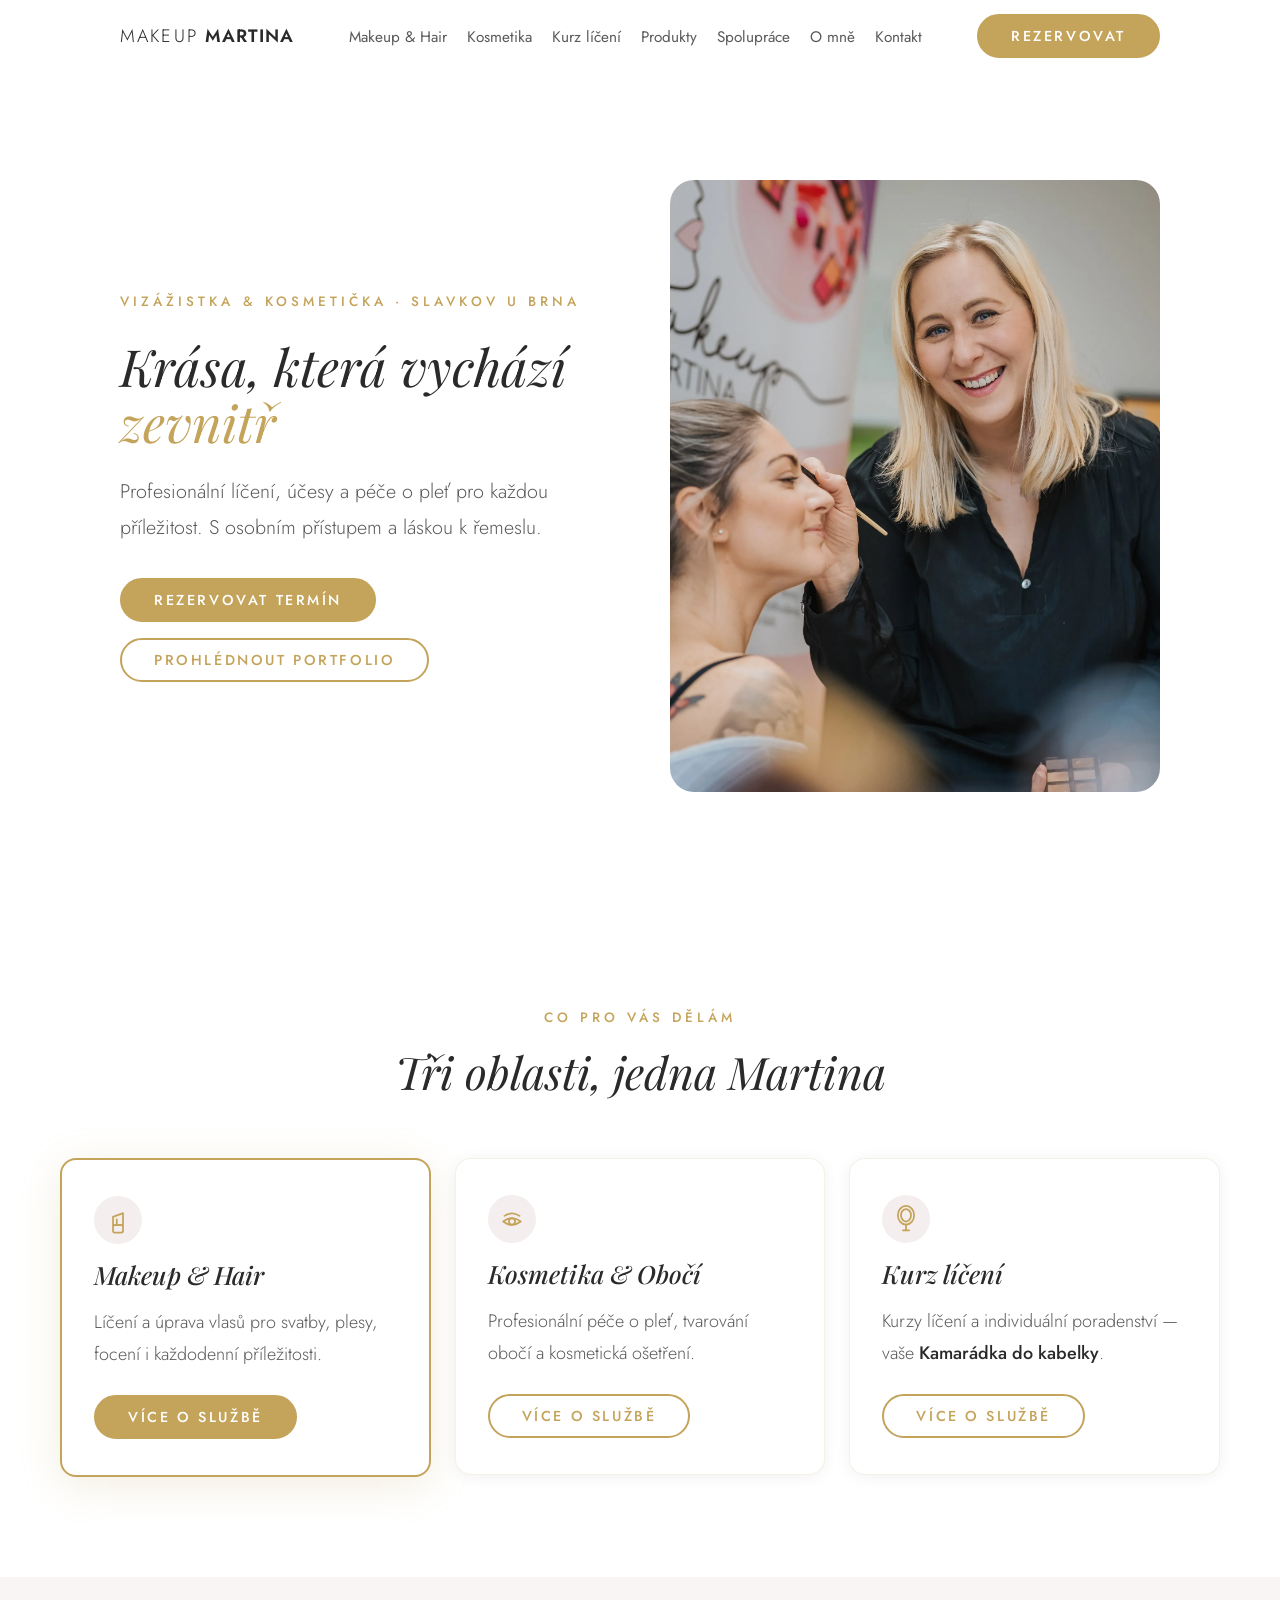
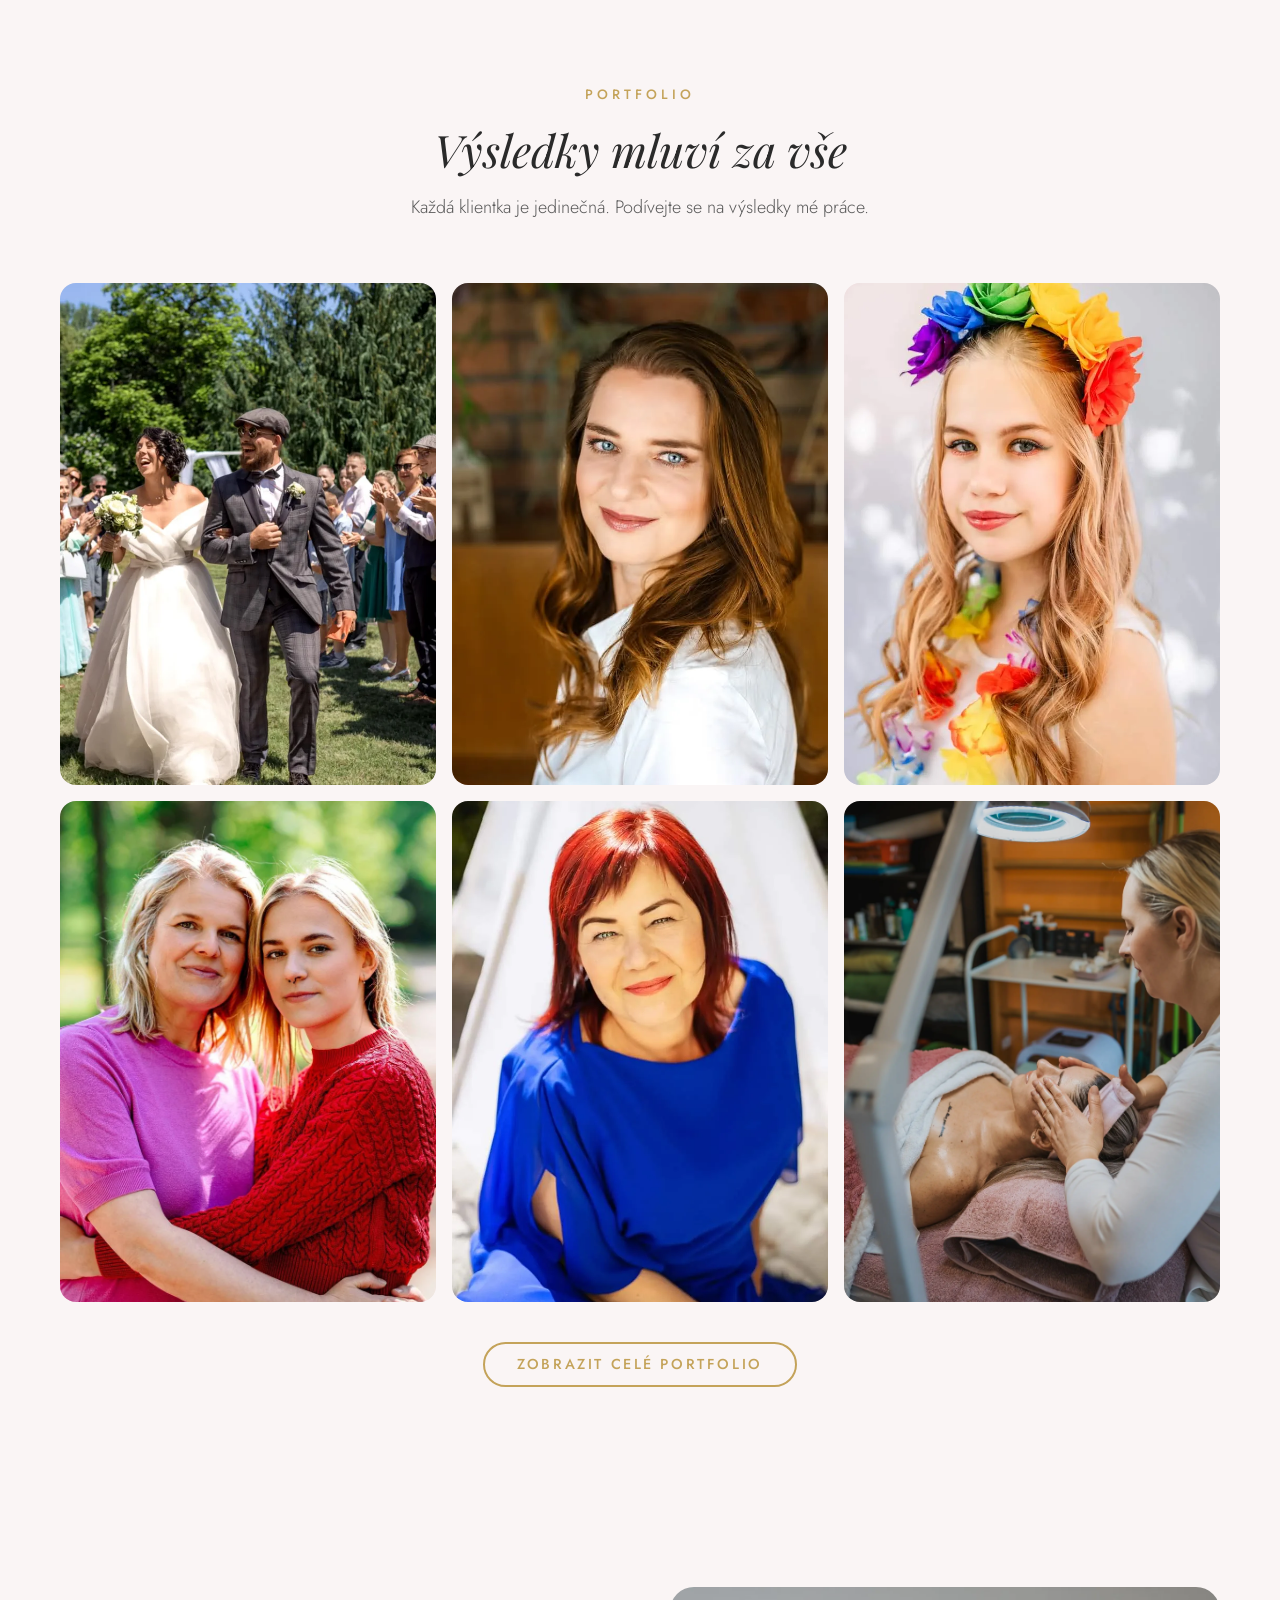
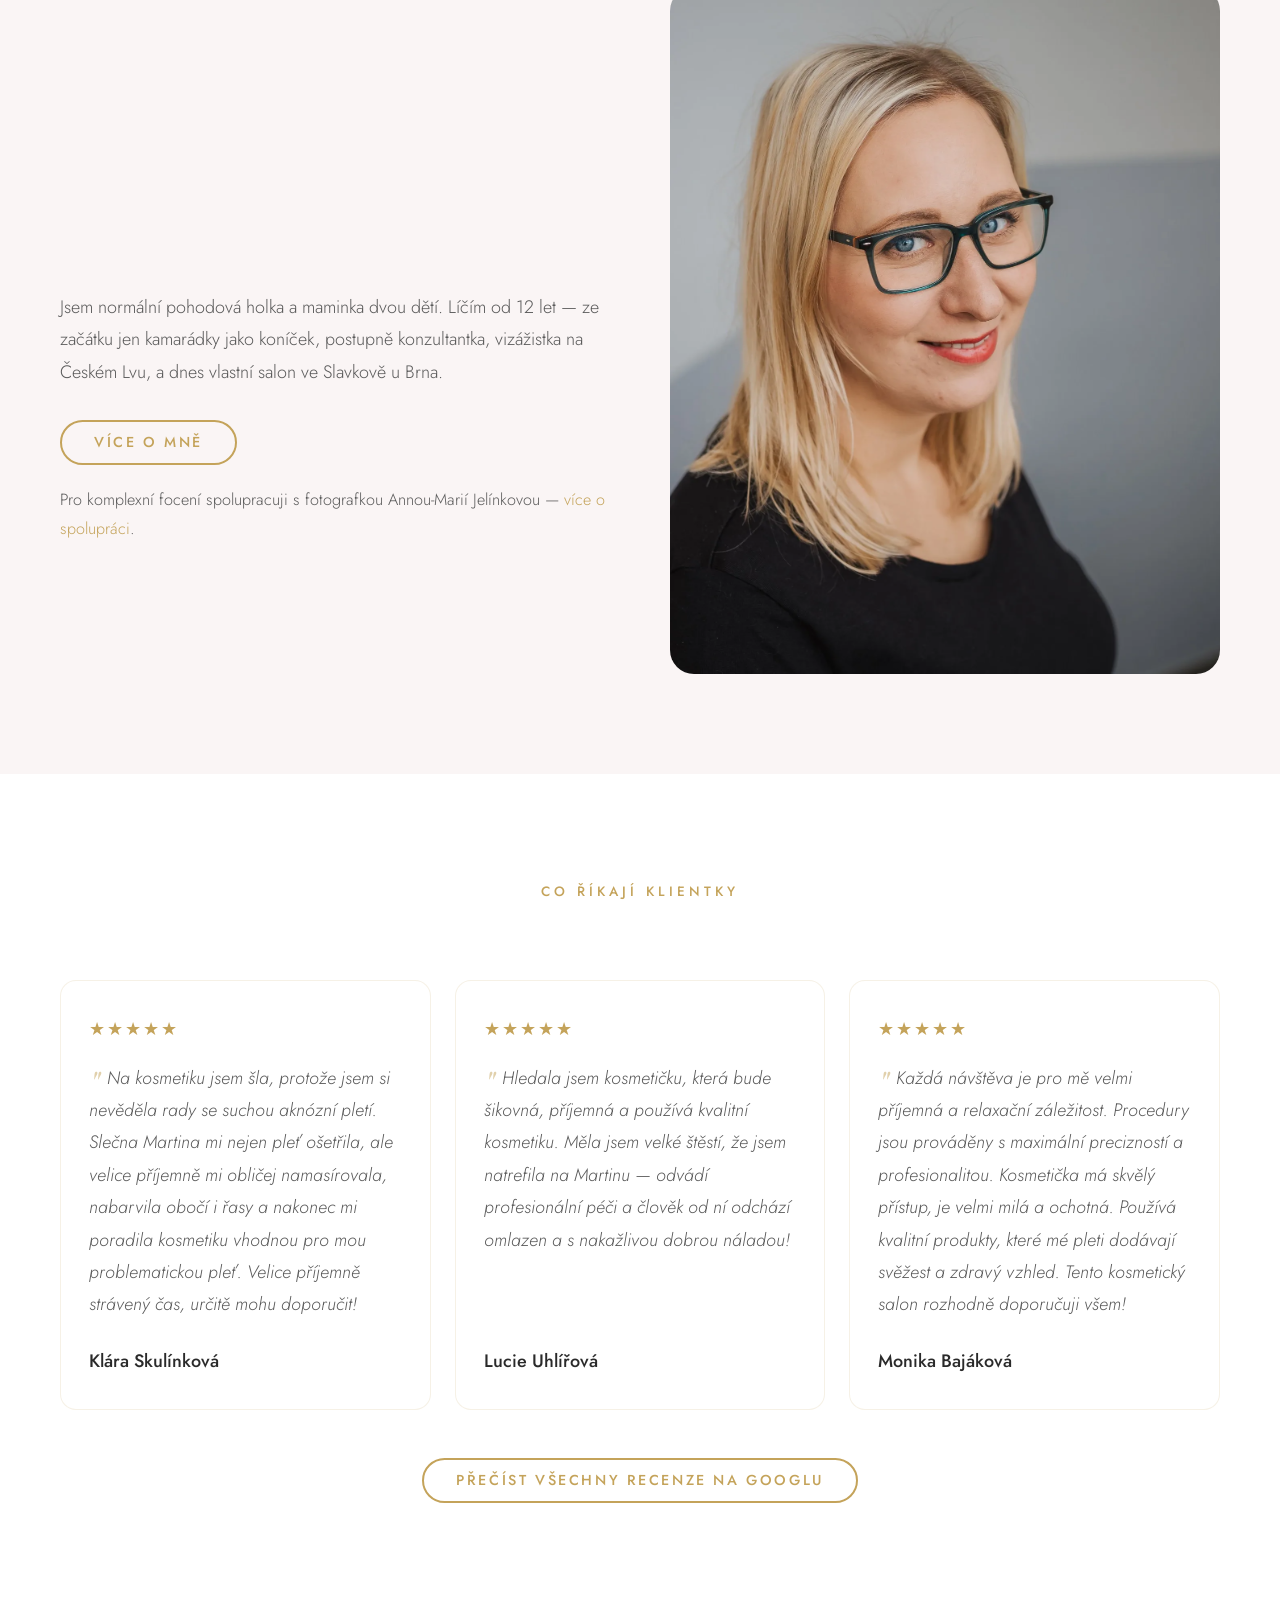
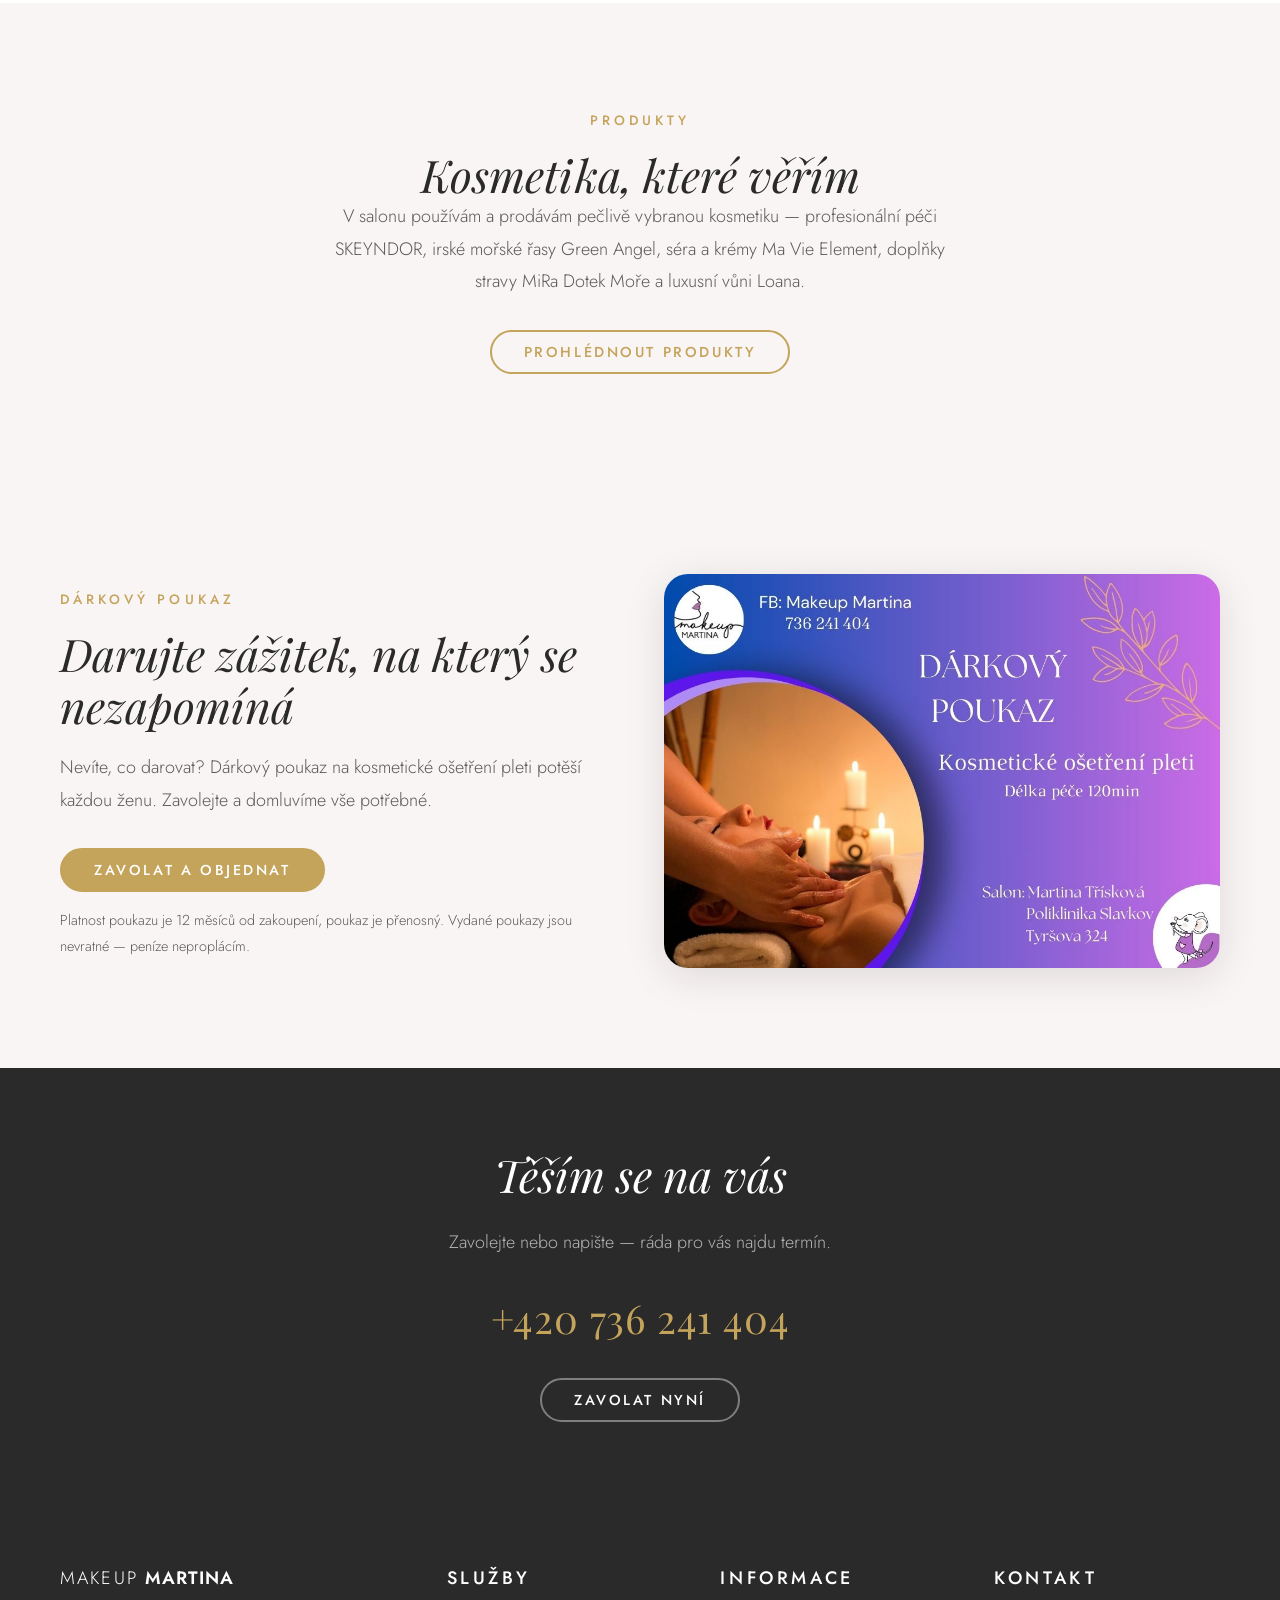
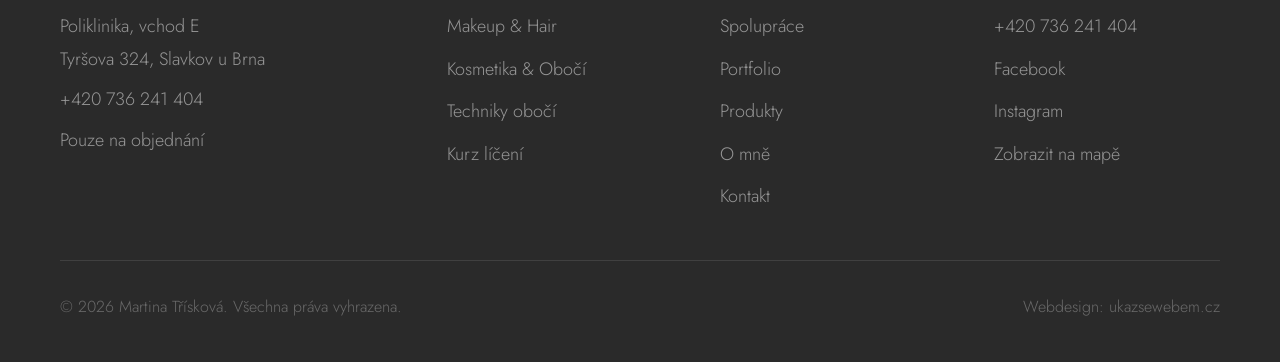
==== commit dfe73f9c: "Homepage: delší meta description s výzvou k objednání Co-Authored-By: Claude Opus 5.5 <noreply@anthr" ====
--- a/index.html
+++ b/index.html
@@ -4,13 +4,13 @@
   <meta charset="UTF-8">
   <meta name="author" content="Martina Třísková">
   <meta name="viewport" content="width=device-width, initial-scale=1.0">
-  <meta name="description" content="Profesionální líčení, účesy a kosmetická péče. Svatby, plesy, focení. Martina Třísková, Slavkov u Brna.">
+  <meta name="description" content="Profesionální líčení a účesy na svatby, plesy i focení, kosmetická péče a kurzy líčení. Martina Třísková, Slavkov u Brna. Objednejte se na +420 736 241 404.">
   <!-- Open Graph -->
   <meta property="og:type"         content="website">
   <meta property="og:locale"       content="cs_CZ">
   <meta property="og:site_name"    content="Makeup Martina">
   <meta property="og:title"        content="Makeup Martina | Vizážistka &amp; Kosmetička Slavkov u Brna">
-  <meta property="og:description"  content="Profesionální líčení, účesy a kosmetická péče. Svatby, plesy, focení. Martina Třísková, Slavkov u Brna.">
+  <meta property="og:description"  content="Profesionální líčení a účesy na svatby, plesy i focení, kosmetická péče a kurzy líčení. Martina Třísková, Slavkov u Brna. Objednejte se na +420 736 241 404.">
   <meta property="og:url"          content="https://makeupmartina.cz/">
   <meta property="og:image"        content="https://makeupmartina.cz/assets/img/og-image.jpg">
   <meta property="og:image:width"  content="1200">
@@ -19,7 +19,7 @@
   <!-- Twitter Card -->
   <meta name="twitter:card"        content="summary_large_image">
   <meta name="twitter:title"       content="Makeup Martina | Vizážistka &amp; Kosmetička Slavkov u Brna">
-  <meta name="twitter:description" content="Profesionální líčení, účesy a kosmetická péče. Svatby, plesy, focení. Martina Třísková, Slavkov u Brna.">
+  <meta name="twitter:description" content="Profesionální líčení a účesy na svatby, plesy i focení, kosmetická péče a kurzy líčení. Martina Třísková, Slavkov u Brna. Objednejte se na +420 736 241 404.">
   <meta name="twitter:image"       content="https://makeupmartina.cz/assets/img/og-image.jpg">
   <title>Makeup Martina | Vizážistka &amp; Kosmetička Slavkov u Brna</title>
   <link rel="icon" href="assets/img/favicon.png" type="image/png">
--- a/css/styles.css
+++ b/css/styles.css
@@ -590,6 +590,17 @@
   line-height: 1.8;
 }
 
+/* Krátké shrnutí pod názvem karty (kosmetika — výběr značky) */
+.service-card__lead {
+  font-family: var(--font-serif);
+  font-style: italic;
+  font-size: 1.05rem;
+  color: var(--ink);
+  line-height: 1.6;
+  padding-bottom: 16px;
+  border-bottom: 1px solid var(--border);
+}
+
 .service-card__price {
   font-family: var(--font-serif);
   font-size: 2.2rem;
@@ -634,6 +645,11 @@
 /* ============================================================
    8. Ceník karty (s .price-card--featured)
    ============================================================ */
+
+/* Karty stejné výšky — tlačítka zarovnaná dole */
+.services-grid--stretch {
+  align-items: stretch;
+}
 
 /* Pomocná varianta pro 2-sloupcový grid (4 karty v 2×2 layoutu) */
 .services-grid--2 {
@@ -700,7 +716,8 @@
 }
 
 /* Kategorie ošetření nad názvem (např. „Základní péče") */
-.price-card__label {
+.price-card__label,
+.service-card__label {
   font-size: 0.8rem;
   font-weight: 500;
   letter-spacing: .18em;
@@ -709,7 +726,8 @@
   margin-bottom: -12px;
 }
 
-.price-card__desc strong {
+.price-card__desc strong,
+.service-card__desc strong {
   font-weight: 500;
   color: var(--ink);
 }
@@ -1920,6 +1938,14 @@
     --nav-height: 64px;
   }
 
+  /* Tlačítka — dlouhý text se zalomí místo přetečení obrazovky */
+  .btn {
+    max-width: 100%;
+    white-space: normal;
+    text-align: center;
+    line-height: 1.3;
+  }
+
   /* Nav — hamburger (již zobrazeno od 960px) */
   .nav__links,
   .nav__cta {
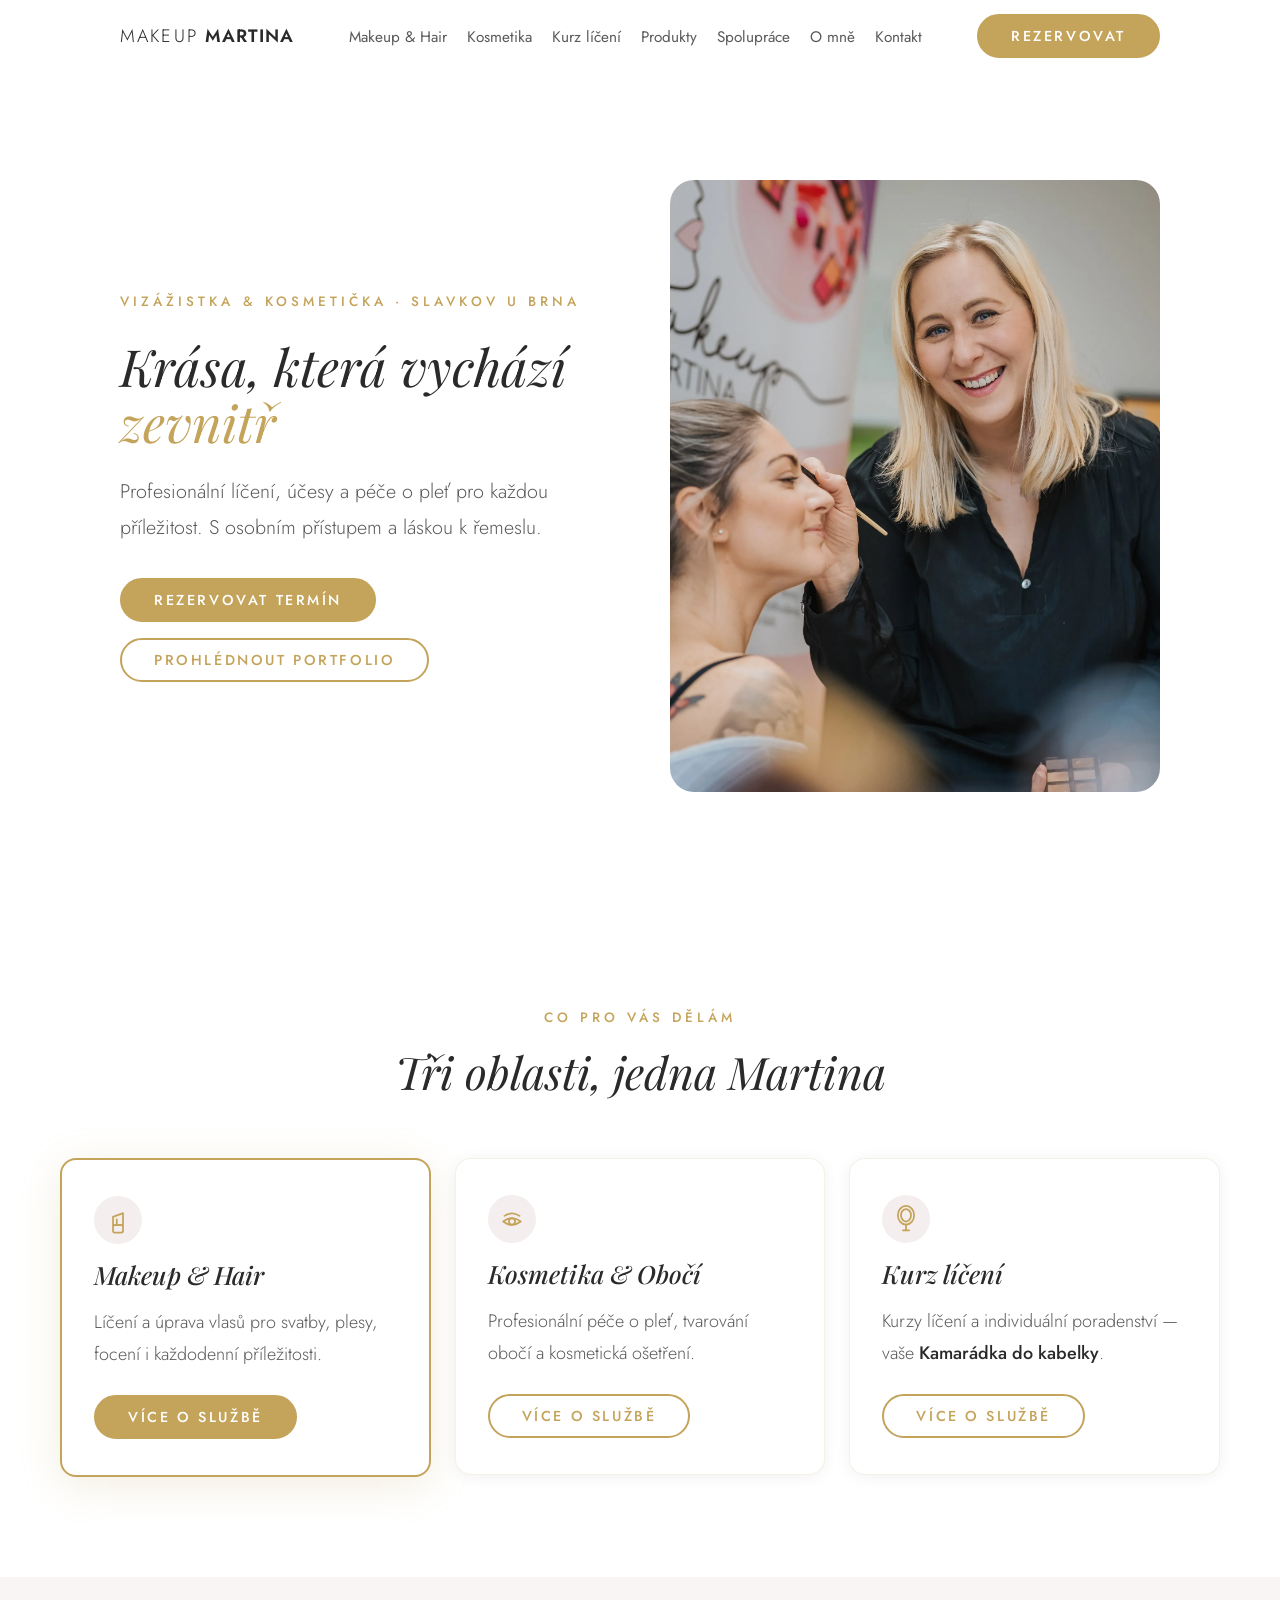
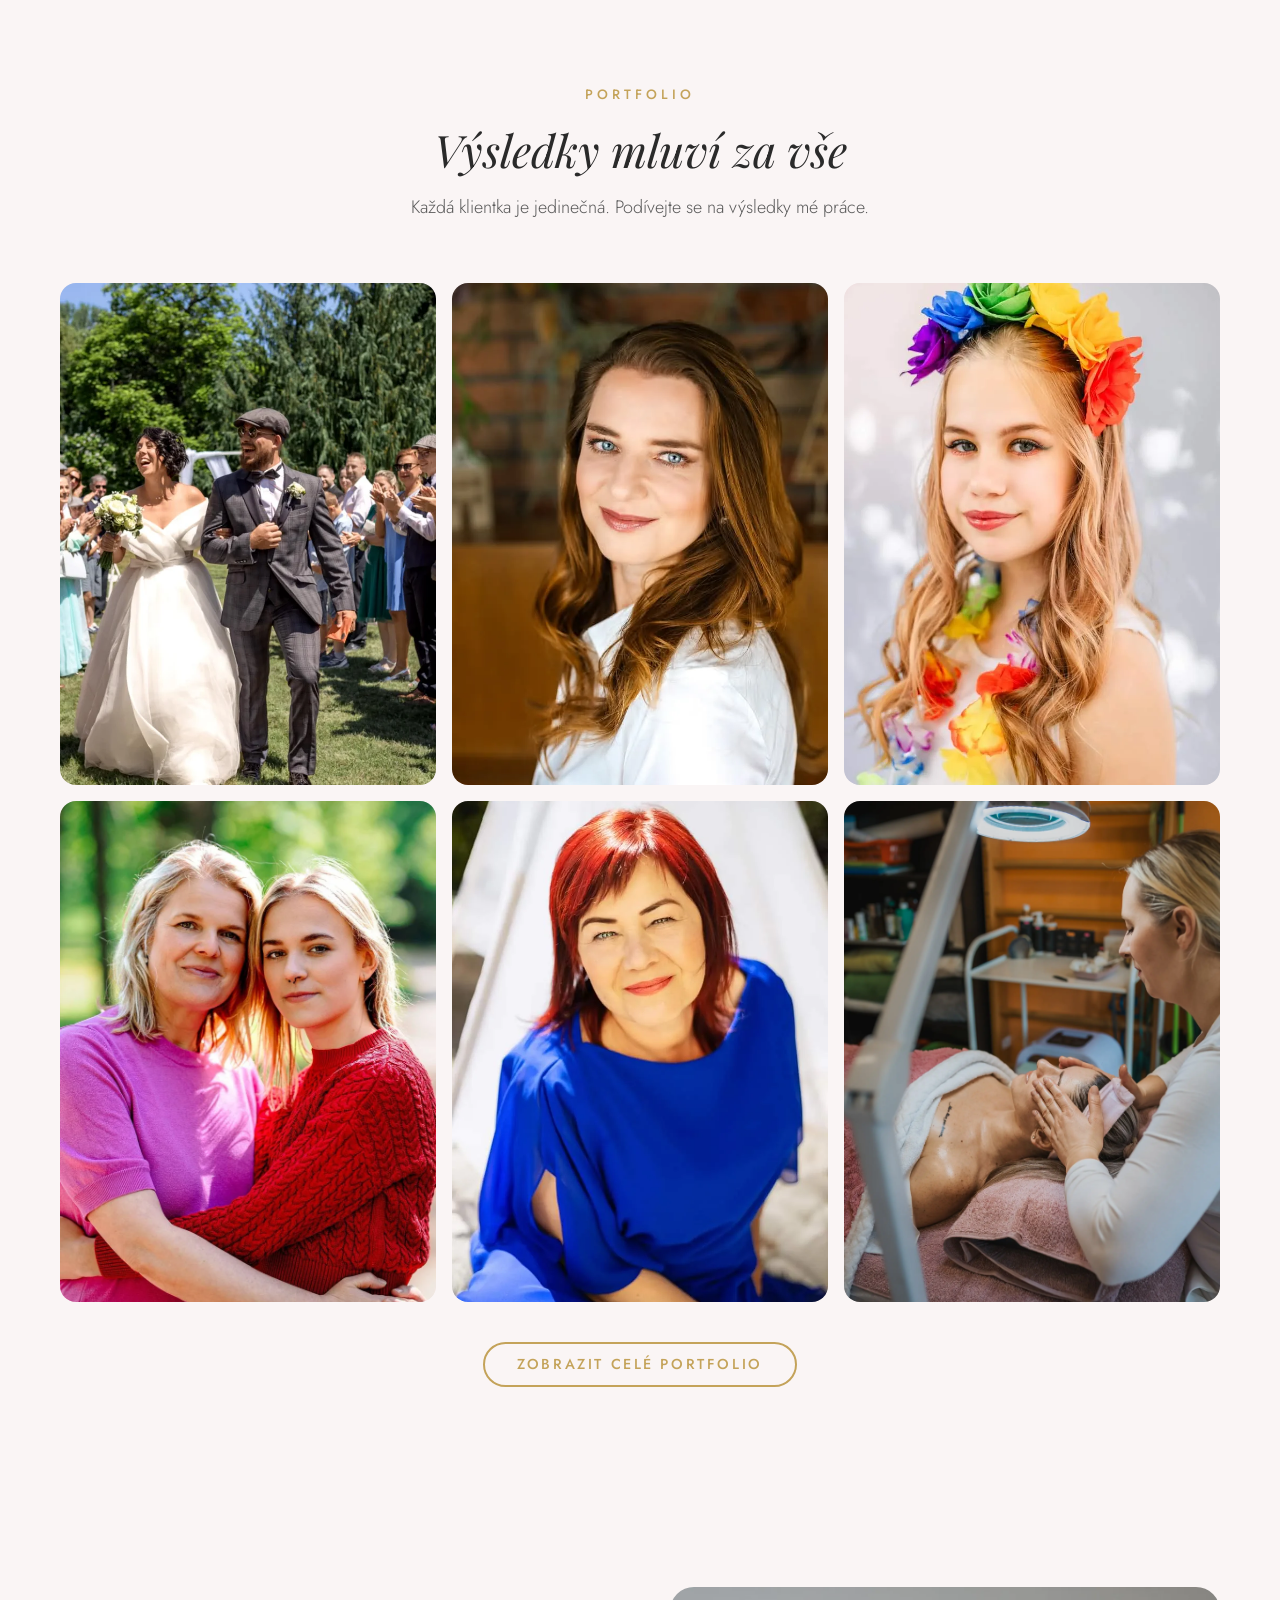
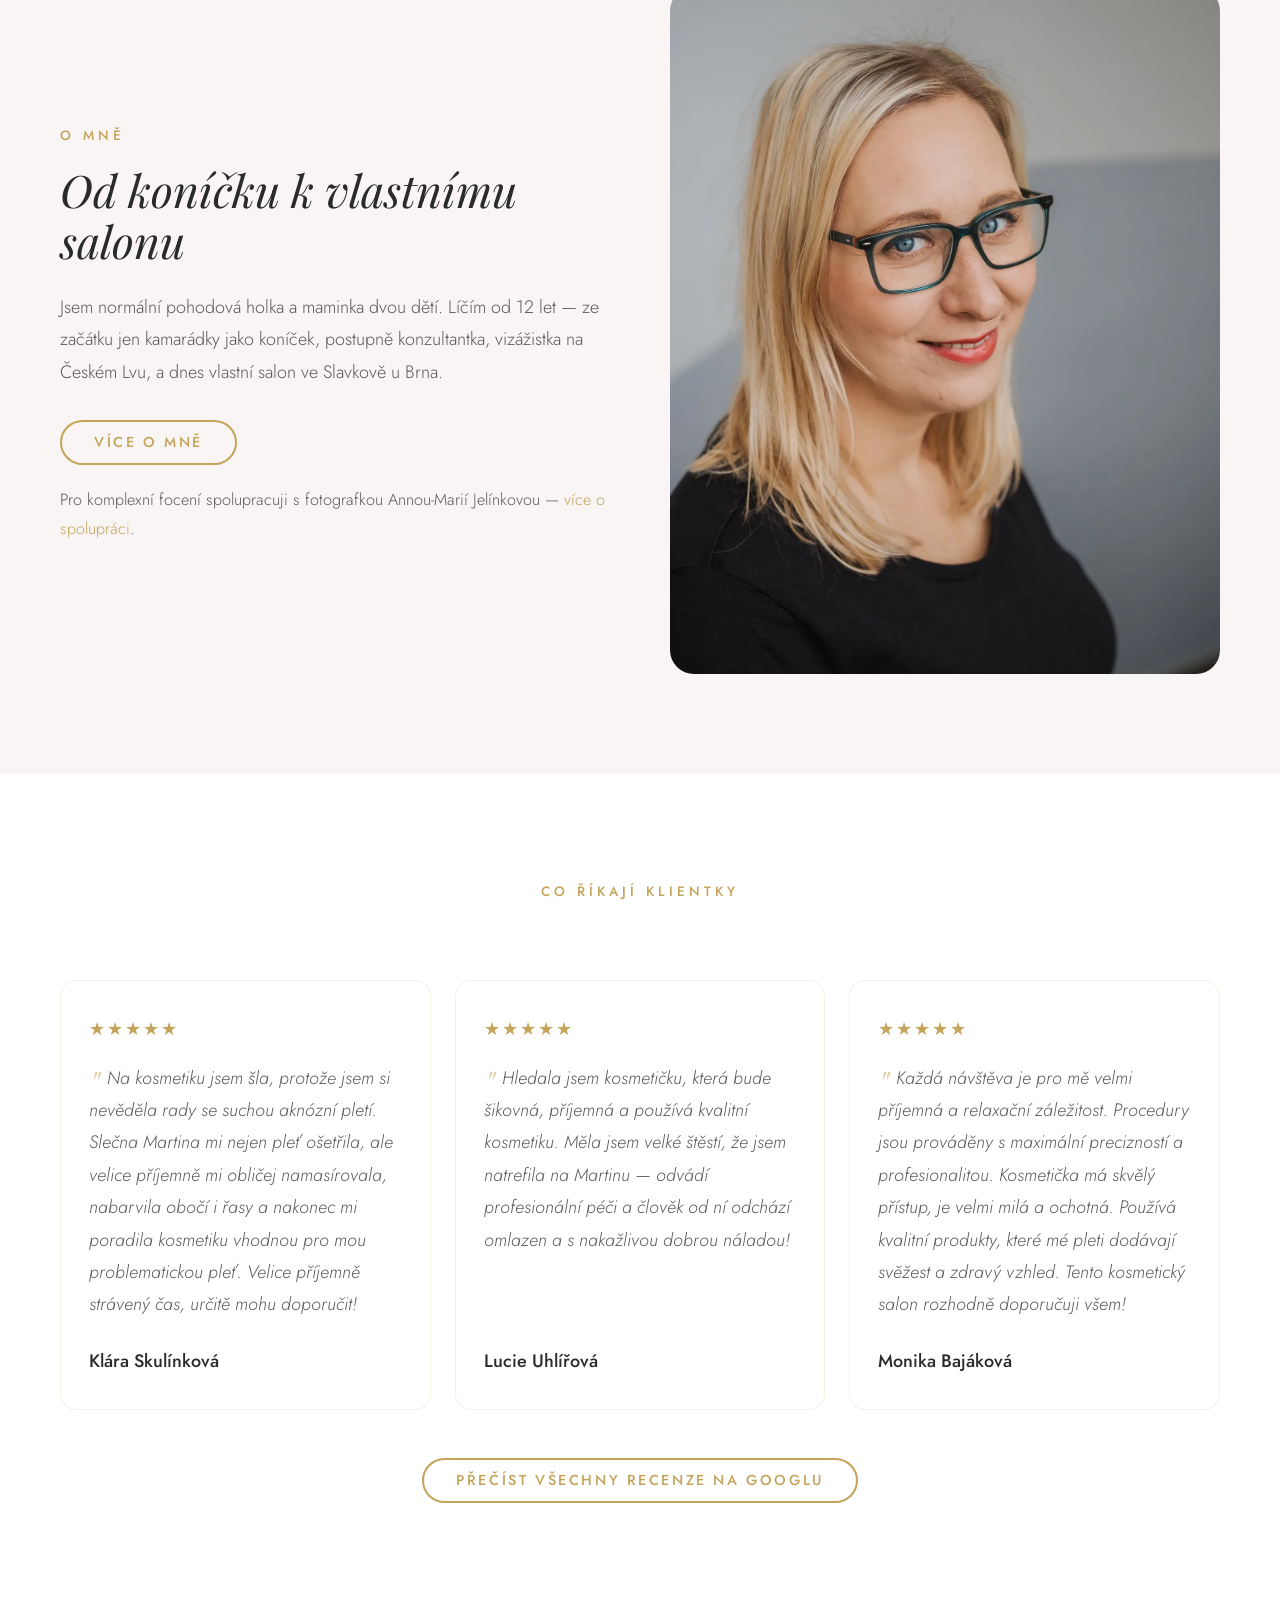
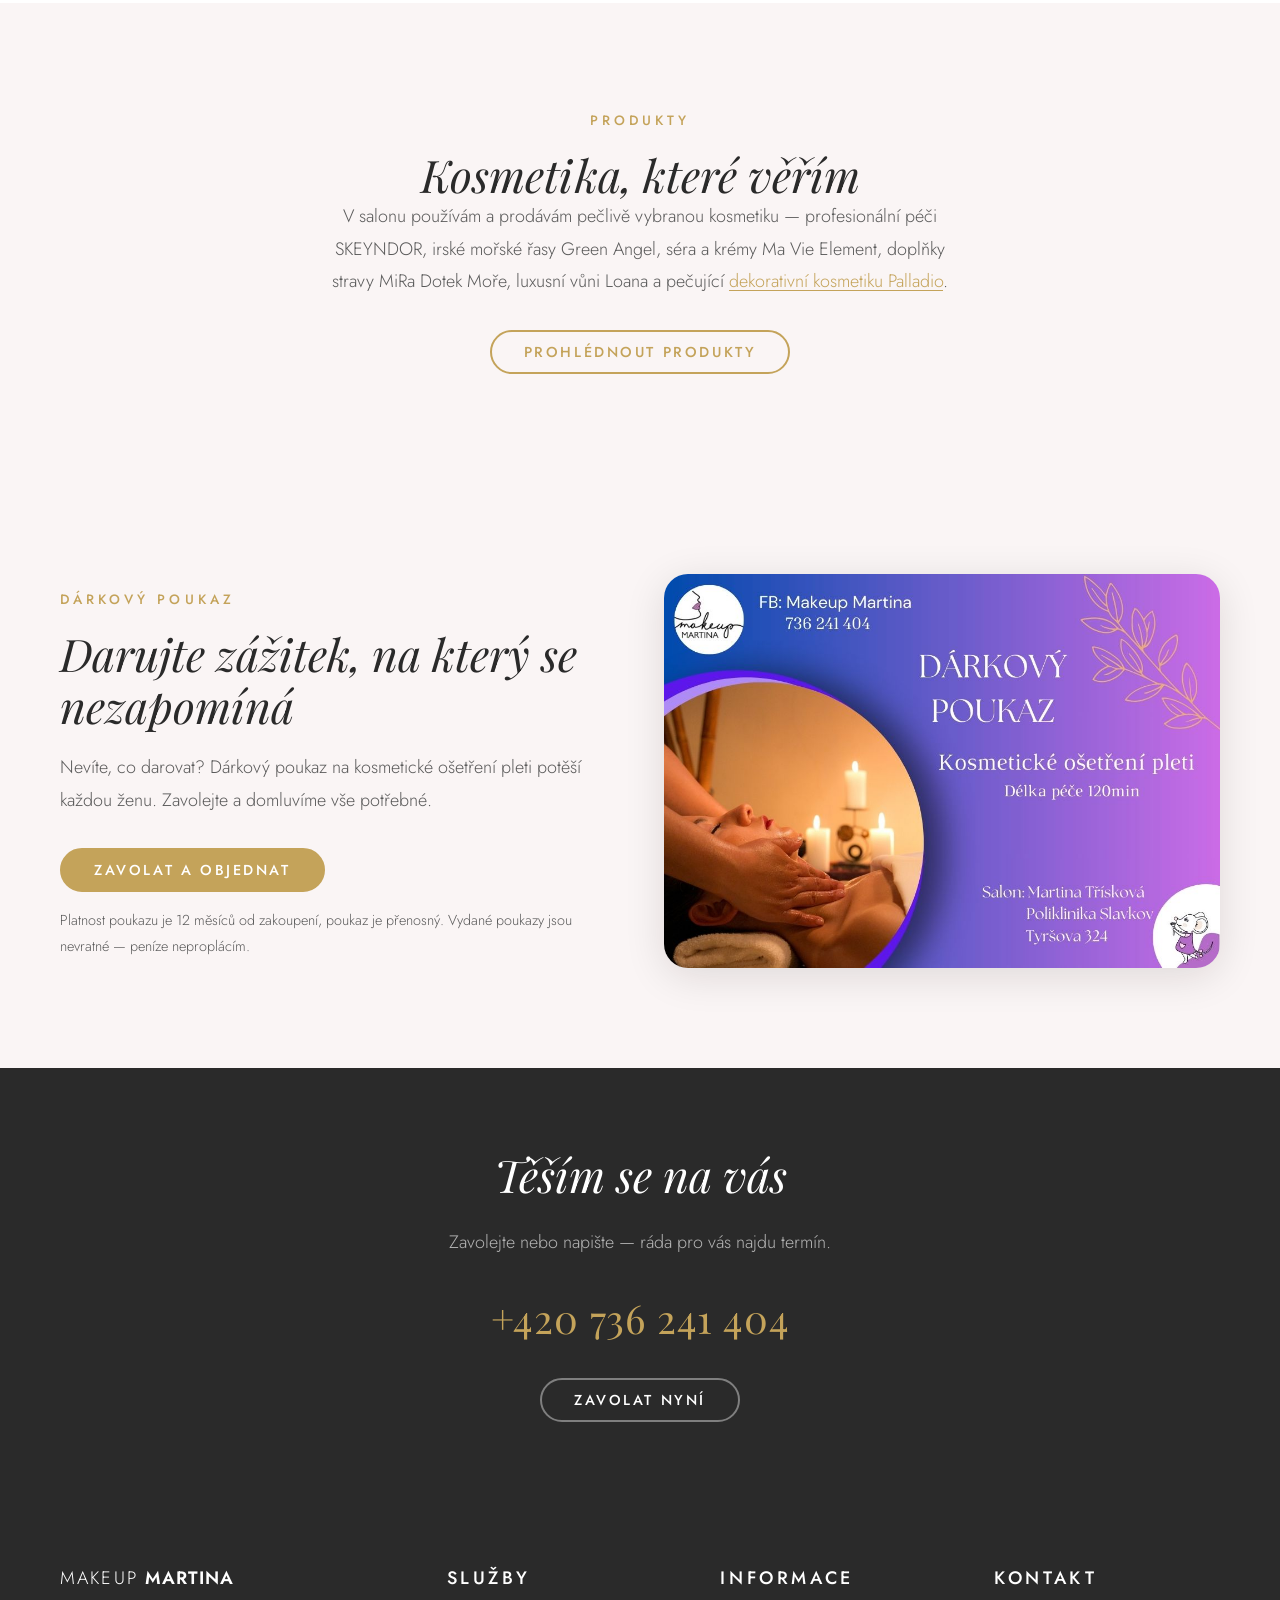
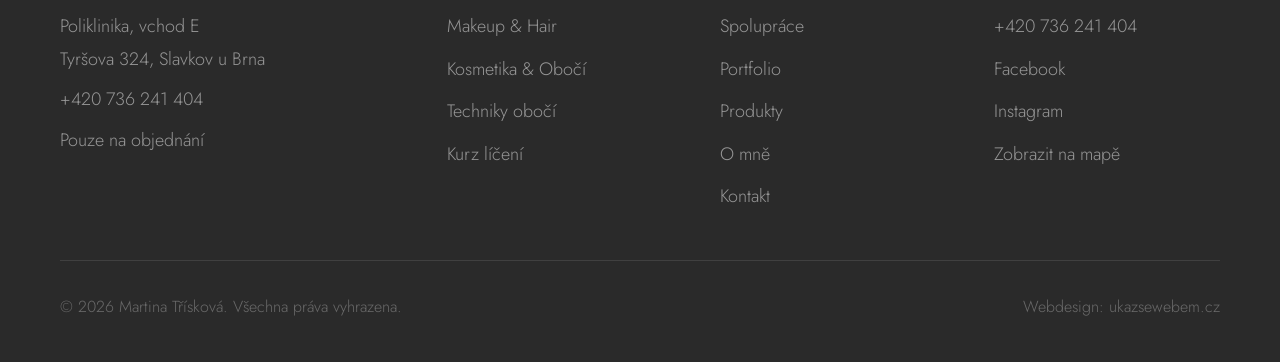
==== commit e3e72d9e: "Palladio: obrázky složek, SEO a odkaz z homepage - palladio.html: obrázky 12 rostlinných složek z ka" ====
--- a/index.html
+++ b/index.html
@@ -301,7 +301,8 @@
       <h2 class="section__title reveal reveal-delay-1">Kosmetika, které věřím</h2>
       <p class="reveal reveal-delay-2" style="font-size:1rem; color:var(--ink-mid); line-height:1.8; margin-bottom:32px;">
         V salonu používám a prodávám pečlivě vybranou kosmetiku — profesionální péči SKEYNDOR,
-        irské mořské řasy Green Angel, séra a krémy Ma Vie Element, doplňky stravy MiRa Dotek Moře a luxusní vůni Loana.
+        irské mořské řasy Green Angel, séra a krémy Ma Vie Element, doplňky stravy MiRa Dotek Moře, luxusní vůni Loana
+        a pečující <a href="palladio" style="color:var(--gold); text-decoration:underline; text-underline-offset:3px;">dekorativní kosmetiku Palladio</a>.
       </p>
       <a href="produkty" class="btn btn--outline reveal reveal-delay-3">Prohlédnout produkty</a>
     </div>
--- a/css/styles.css
+++ b/css/styles.css
@@ -1692,6 +1692,12 @@
   color: var(--gold);
 }
 
+/* Menší štítek s počtem odstínů (Palladio) */
+.product-card__brand--meta {
+  font-size: 0.75rem;
+  letter-spacing: .16em;
+}
+
 .product-card__name {
   font-family: var(--font-serif);
   font-style: italic;
@@ -1864,6 +1870,69 @@
   margin: 0;
 }
 
+/* Tlačítko „Zjistit více“ pod ukázkou značky (Palladio) */
+.brand-section__more {
+  margin: 32px 0 0;
+  text-align: center;
+}
+
+/* Produktový výřez na bílém pozadí — obrázek se neořezává */
+.product-card__image--cutout {
+  background: var(--white);
+  padding: 20px;
+}
+
+.product-card__image--cutout img {
+  object-fit: contain;
+}
+
+/* Rostlinné a vitamínové složky (Palladio) */
+.ingredients-grid {
+  display: grid;
+  grid-template-columns: repeat(4, 1fr);
+  gap: 1px;
+  background: var(--border);
+  border: 1px solid var(--border);
+  border-radius: var(--radius-md);
+  overflow: hidden;
+}
+
+.ingredients-grid__item {
+  background: var(--white);
+  padding: 22px 18px;
+  text-align: center;
+}
+
+.ingredients-grid__image {
+  display: block;
+  width: 100%;
+  height: 96px;
+  object-fit: contain;
+  margin: 0 auto 14px;
+}
+
+.ingredients-grid__name {
+  display: block;
+  font-family: var(--font-serif);
+  font-size: 1.15rem;
+  color: var(--gold);
+  line-height: 1.3;
+}
+
+.ingredients-grid__desc {
+  display: block;
+  font-size: 0.85rem;
+  color: var(--ink-mid);
+  line-height: 1.55;
+  margin-top: 6px;
+}
+
+@media (max-width: 900px) {
+  .ingredients-grid {
+    grid-template-columns: repeat(2, 1fr);
+  }
+}
+
 /* Zvýrazněná karta (Loana) */
 .product-card--featured {
   background: var(--gold-pale);
